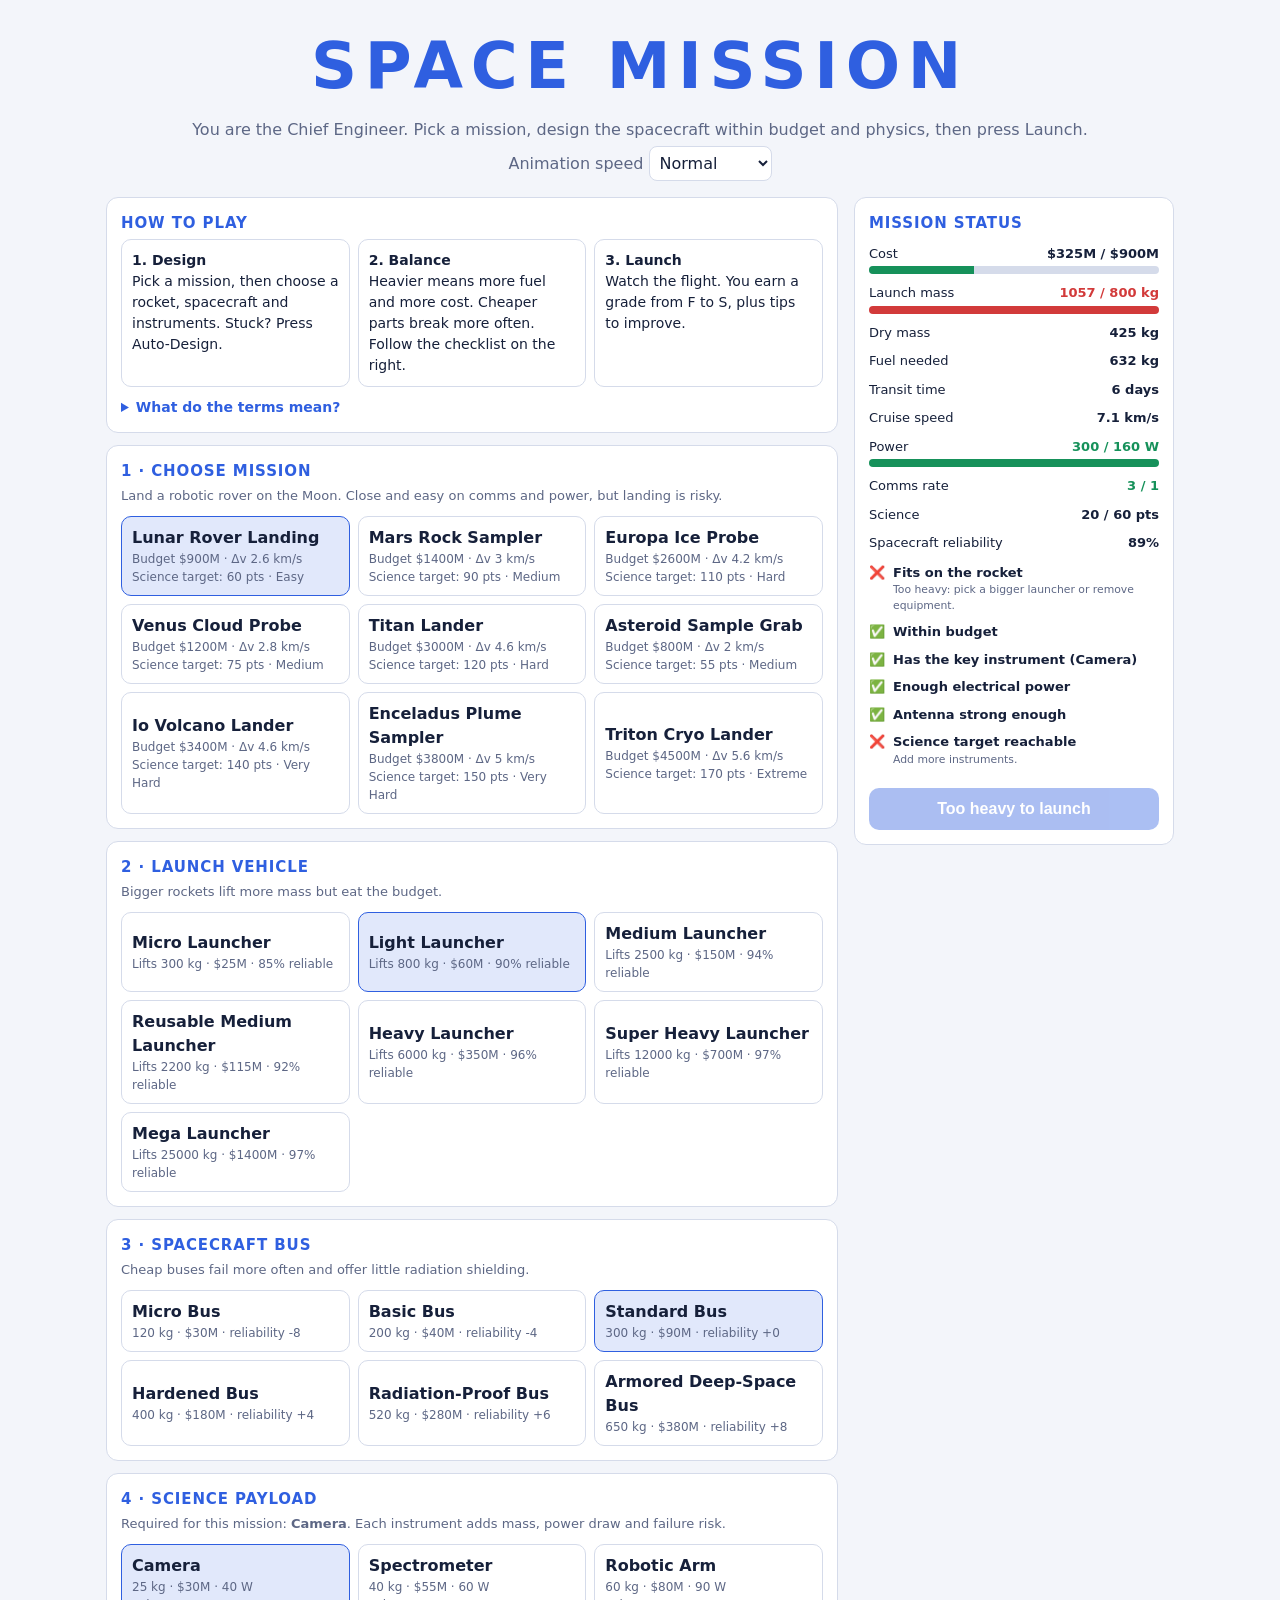
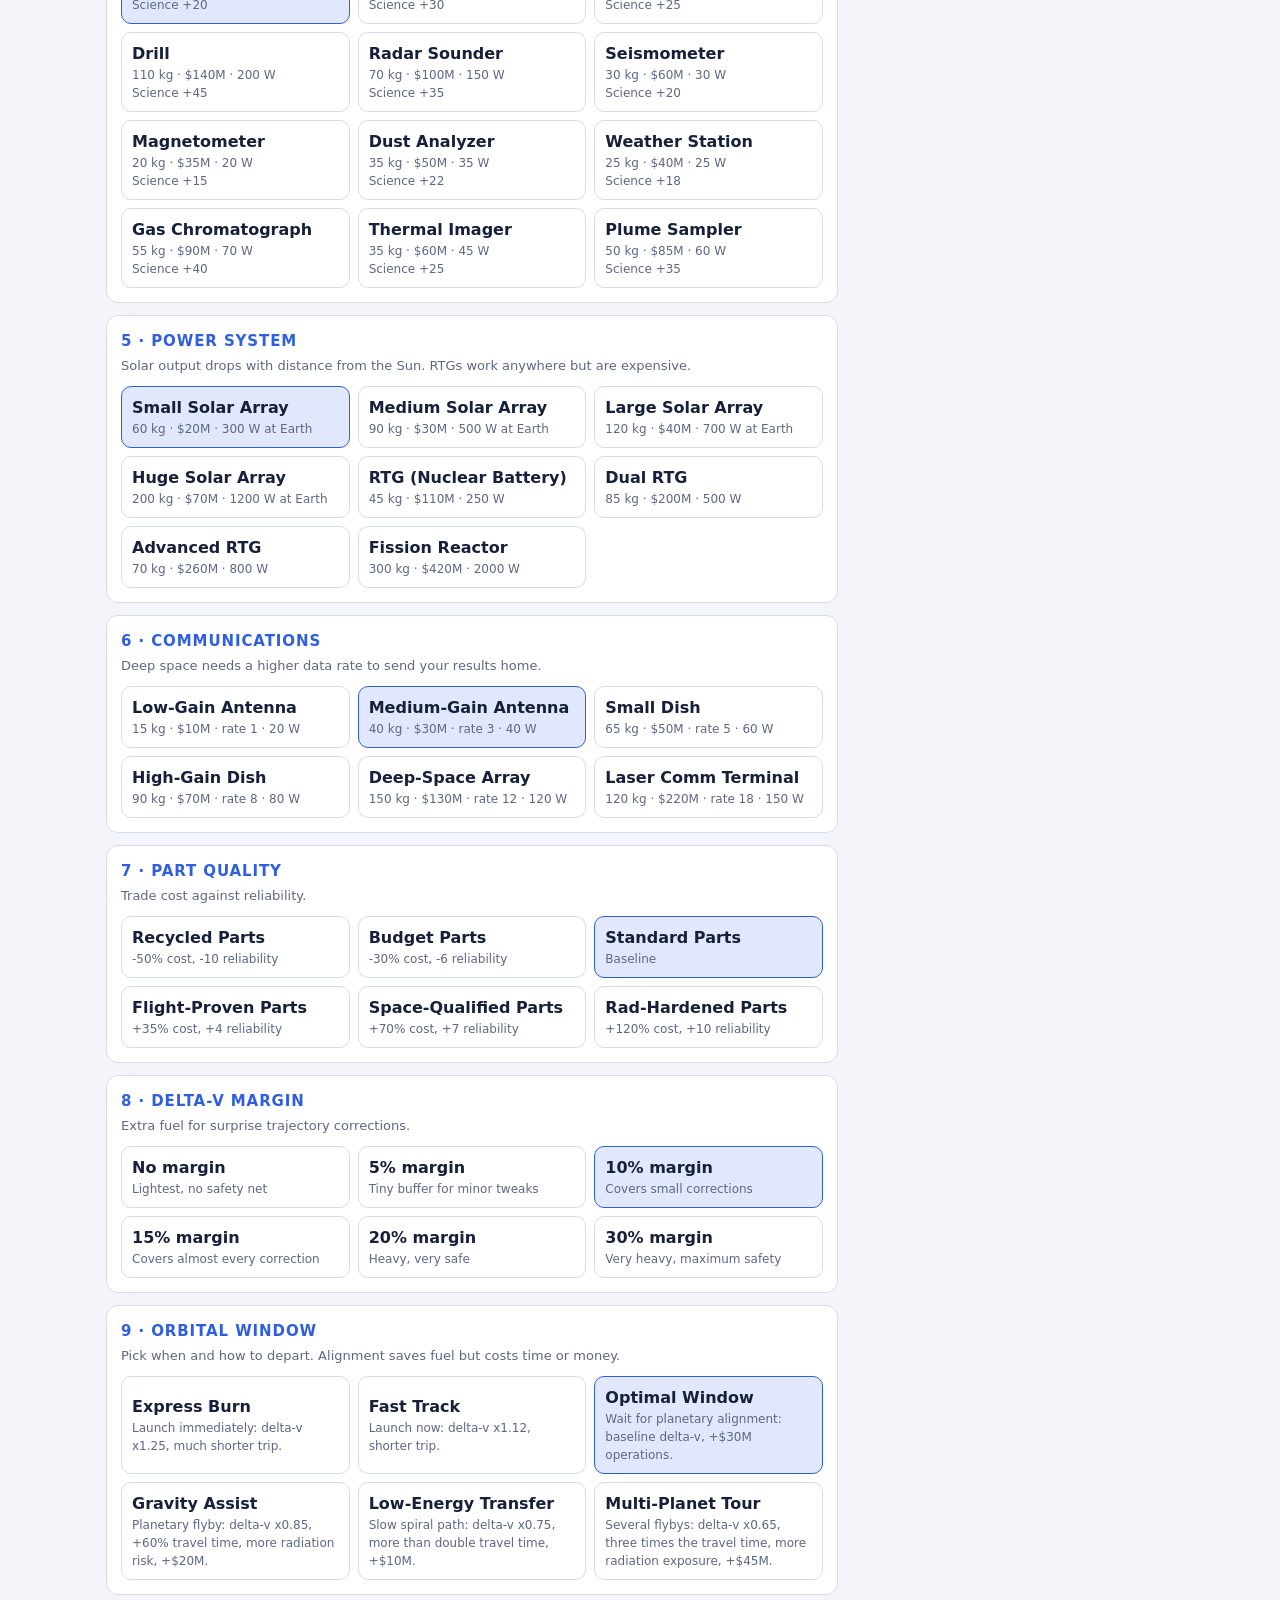
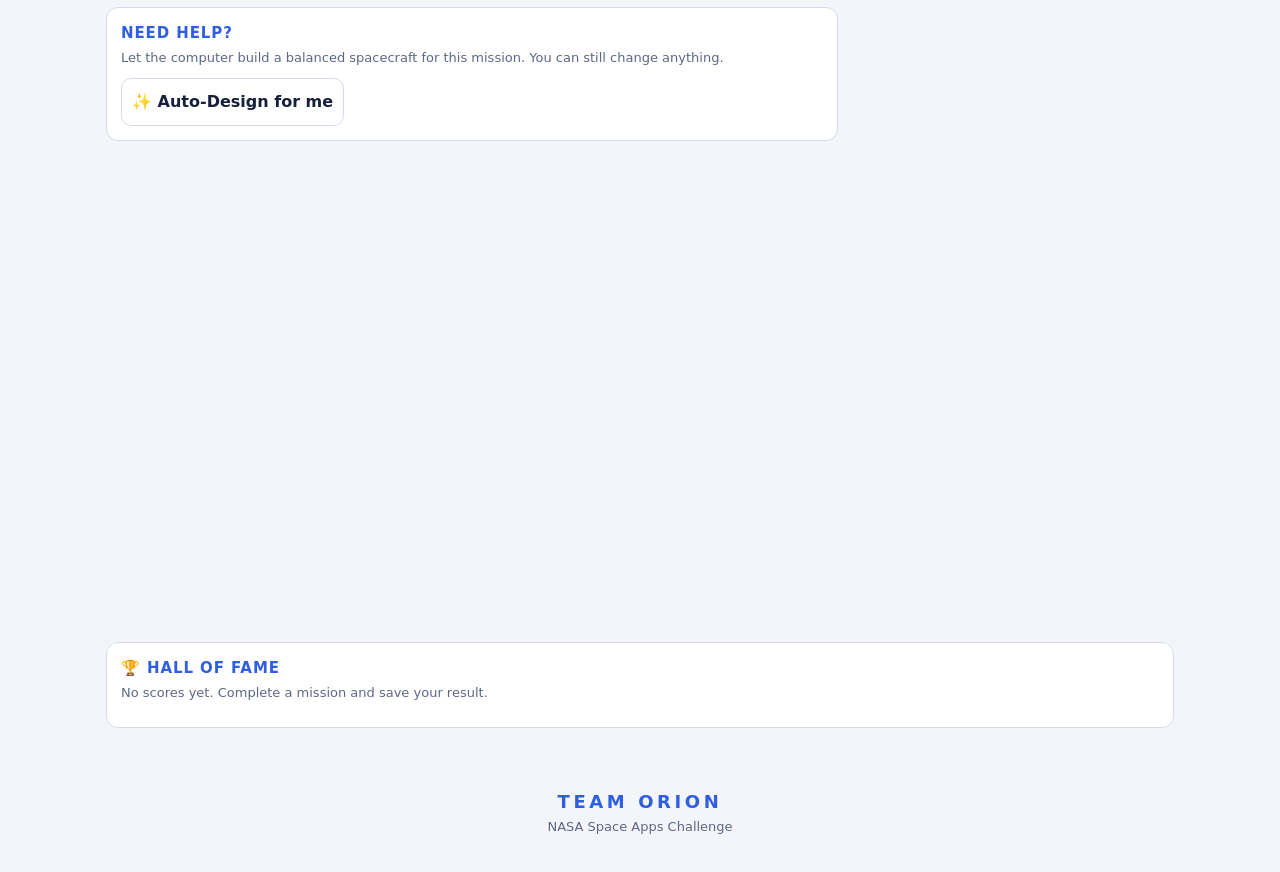
==== index.html @ c03b4062 "Add files via upload" ====
<!DOCTYPE html>
<html lang="en"><head><meta charset="utf-8">
<meta name="viewport" content="width=device-width, initial-scale=1, viewport-fit=cover">
<title>Orion - Space Mission Design & Simulation</title>
<meta name="description" content="An interactive space mission simulation game focusing on orbital mechanics, payload capacities, budget, and power management.">
<style>
:root{box-sizing:border-box;padding-top:env(safe-area-inset-top,0px);padding-bottom:env(safe-area-inset-bottom,0px);--bg:#f3f5fa;--card:#fff;--ink:#16203a;--mut:#5d6785;--line:#d5dbea;--acc:#2f5fe0;--ok:#16915a;--bad:#d23a3a;--warn:#c88a0a}
@media(prefers-color-scheme:dark){:root:not([data-theme="light"]){--bg:#070b18;--card:#10172c;--ink:#e6ebfa;--mut:#8e9bc0;--line:#25304f;--acc:#6b93ff;--ok:#3ddc97;--bad:#ff6b6b;--warn:#f5b942}}
:root[data-theme="dark"]{--bg:#070b18;--card:#10172c;--ink:#e6ebfa;--mut:#8e9bc0;--line:#25304f;--acc:#6b93ff;--ok:#3ddc97;--bad:#ff6b6b;--warn:#f5b942}
html{scroll-padding-top:env(safe-area-inset-top,0px)}
*{box-sizing:border-box}
body{margin:0;background:var(--bg);color:var(--ink);font:16px/1.5 system-ui,-apple-system,"Segoe UI",Roboto,sans-serif}
header{padding:18px 16px 6px;max-width:1100px;margin:auto}
h1{margin:0;font-size:clamp(34px,7vw,64px);text-align:center;letter-spacing:.12em;font-weight:800;color:var(--acc)}header .sub{text-align:center}
.sub{color:var(--mut);margin:4px 0 0}
main{max-width:1100px;margin:auto;padding:10px 16px 40px;display:grid;grid-template-columns:1fr 320px;gap:16px}
@media(max-width:820px){main{grid-template-columns:1fr}}
section{background:var(--card);border:1px solid var(--line);border-radius:12px;padding:14px;margin-bottom:12px}
h2{font-size:15px;margin:0 0 4px;text-transform:uppercase;letter-spacing:.06em;color:var(--acc)}
.hint{color:var(--mut);font-size:13px;margin:0 0 10px}
.opts{display:grid;grid-template-columns:repeat(auto-fill,minmax(190px,1fr));gap:8px}
.o{border:1.5px solid var(--line);border-radius:10px;padding:9px 10px;cursor:pointer;background:transparent;color:var(--ink);text-align:left;font:inherit}
.o:hover{border-color:var(--acc)}.o.sel{border-color:var(--acc);background:color-mix(in srgb,var(--acc) 14%,transparent)}
.o b{display:block}.o small{color:var(--mut);display:block;font-size:12px}
.panel{position:sticky;top:10px;align-self:start}
.row{display:flex;justify-content:space-between;font-size:13px;margin-top:9px}
.bar{height:8px;border-radius:5px;background:var(--line);overflow:hidden;margin-top:3px}
.bar i{display:block;height:100%;background:var(--ok);width:0;transition:width .3s}
.bar.over i{background:var(--bad)}
.warn{font-size:13px;color:var(--warn);margin:6px 0 0}
.bad{color:var(--bad)}.good{color:var(--ok)}
button.go{width:100%;margin-top:12px;padding:12px;border:0;border-radius:10px;background:var(--acc);color:#fff;font-size:16px;font-weight:700;cursor:pointer}
button.go:disabled{opacity:.4;cursor:not-allowed}
#log{font:13px/1.5 ui-monospace,Menlo,Consolas,monospace;max-height:300px;overflow:auto}
#log p{margin:3px 0}
.card{text-align:center}.grade{font-size:72px;font-weight:800;line-height:1}
table{width:100%;border-collapse:collapse;font-size:14px;margin-top:10px;text-align:left}td{padding:5px 2px;border-top:1px solid var(--line)}td:last-child{text-align:right;font-weight:600}
.o{min-height:48px}button:focus-visible,input:focus-visible,select:focus-visible,summary:focus-visible{outline:3px solid var(--acc);outline-offset:2px}
select{padding:6px;border-radius:8px;border:1px solid var(--line);background:var(--card);color:var(--ink);font:inherit}
.how{display:grid;grid-template-columns:repeat(auto-fit,minmax(200px,1fr));gap:8px}.how div{border:1px solid var(--line);border-radius:10px;padding:10px;font-size:14px}
details{margin-top:10px;font-size:14px}summary{cursor:pointer;color:var(--acc);font-weight:600}dt{font-weight:700;margin-top:6px}dd{margin:0;color:var(--mut)}
.ck{list-style:none;padding:0;margin:10px 0 0}.ck li{display:flex;gap:8px;margin:8px 0;font-size:13px}.ck small{display:block;color:var(--mut)}
.steps{display:flex;gap:6px;list-style:none;padding:0;margin:0 0 8px}.steps li{flex:1;text-align:center;font-size:12px;font-weight:700;padding:5px 2px;border-bottom:4px solid var(--line);color:var(--mut)}
.steps .on{border-color:var(--acc);color:var(--ink)}.steps .ok{border-color:var(--ok);color:var(--ok)}.steps .fail{border-color:var(--bad);color:var(--bad)}
#pan.docked{display:grid;grid-template-columns:1fr 1fr;gap:0 24px;margin:0}#pan.docked h2,#pan.docked button.go{grid-column:1/-1}#pan.docked .ck{margin-top:0}#pan.docked button.go{max-width:320px;justify-self:center}
@media(max-width:820px){#pan.docked{grid-template-columns:1fr}}
footer{max-width:1100px;margin:0 auto;padding:8px 16px 36px;text-align:center}footer b{display:block;font-size:18px;letter-spacing:.2em;color:var(--acc)}footer span{display:block;color:var(--mut);font-size:13px;margin-top:2px}
.tips{text-align:left;margin-top:12px;font-size:14px}.tips p{margin:5px 0}
</style></head><body>
<header><h1>SPACE MISSION</h1>
<p class="sub">You are the Chief Engineer. Pick a mission, design the spacecraft within budget and physics, then press Launch.</p><p class="sub"><label>Animation speed <select id="spd"><option value="1">Normal</option><option value="2">Fast</option><option value="6">Skip ahead</option></select></label></p></header>
<main><div id="left"></div>
<div class="panel" id="side"><section id="pan"><h2 id="ph">Mission Status</h2><div id="stats"></div><div id="warns"></div>
<button class="go" id="go">🚀 LAUNCH!</button></section></div>
<div id="dock" style="grid-column:1/-1"></div><div id="out" style="grid-column:1/-1"></div><div id="hs" style="grid-column:1/-1"></div></main>
<footer><b>TEAM ORION</b><span>NASA Space Apps Challenge</span></footer>
<script>
const $=id=>document.getElementById(id);
const M={
moon:{n:'Lunar Rover Landing',d:'Land a robotic rover on the Moon. Close and easy on comms and power, but landing is risky.',budget:900,dv:2.6,sun:1,need:1,target:60,req:['cam'],reqT:'Camera',days:5,rad:.1,col:'#b9b9b9'},
mars:{n:'Mars Rock Sampler',d:'Reach Mars and analyse rock. Needs a sampling tool, a decent antenna and a lot of delta-v.',budget:1400,dv:3.0,sun:.43,need:3,target:90,req:['arm','drill'],reqT:'Robotic Arm or Drill',days:210,rad:.25,col:'#c1440e'},
europa:{n:'Europa Ice Probe',d:'Explore Jupiter\u2019s icy moon. Sunlight is 4% of Earth\u2019s, data rates are tough, radiation is brutal.',budget:2600,dv:4.2,sun:.04,need:6,target:110,req:['radar'],reqT:'Radar Sounder',days:2200,rad:.7,col:'#9ec5d6'},
venus:{n:'Venus Cloud Probe',d:'Study the acid clouds of Venus. Sunlight is strong so solar power is great, but the cloud-top entry is demanding.',budget:1200,dv:2.8,sun:1.9,need:2,target:75,req:['spec'],reqT:'Spectrometer',days:150,rad:.15,col:'#e3b45c'},
titan:{n:'Titan Lander',d:'Land on Saturn\u2019s hazy moon. Almost no sunlight, enormous distance and a very expensive delta-v bill.',budget:3000,dv:4.6,sun:.01,need:7,target:120,req:['spec'],reqT:'Spectrometer',days:2600,rad:.2,col:'#d9a441'},
asteroid:{n:'Asteroid Sample Grab',d:'Touch down on a small asteroid and grab a sample. Cheap and low gravity, but faint sunlight and a tight power budget.',budget:800,dv:2.0,sun:.35,need:2,target:55,req:['arm','drill'],reqT:'Robotic Arm or Drill',days:400,rad:.2,col:'#8b7d6b'},
io:{n:'Io Volcano Lander',d:'Land on Jupiter\u2019s volcanic moon. Searing radiation, almost no sunlight and violent terrain. Thermal imaging or spectroscopy is essential.',budget:3400,dv:4.6,sun:.04,need:8,target:140,req:['therm','spec'],reqT:'Thermal Imager or Spectrometer',days:2300,rad:.95,col:'#e0c050'},
enceladus:{n:'Enceladus Plume Sampler',d:'Fly through the geysers of Saturn\u2019s ice moon and taste the ocean below. Very far away, almost no power, delicate science.',budget:3800,dv:5.0,sun:.011,need:9,target:150,req:['plume','gc'],reqT:'Plume Sampler or Gas Chromatograph',days:2700,rad:.15,col:'#e8f2f8'},
triton:{n:'Triton Cryo Lander',d:'The most distant mission yet: Neptune\u2019s frozen moon. Enormous delta-v, no sunlight and a painfully slow data link.',budget:4500,dv:5.6,sun:.001,need:11,target:170,req:['radar','seis'],reqT:'Radar Sounder or Seismometer',days:4000,rad:.2,col:'#c9d6e8'}};
const L=[{n:'Micro Launcher',cap:300,c:25,r:85},{n:'Light Launcher',cap:800,c:60,r:90},{n:'Medium Launcher',cap:2500,c:150,r:94},{n:'Reusable Medium Launcher',cap:2200,c:115,r:92},{n:'Heavy Launcher',cap:6000,c:350,r:96},{n:'Super Heavy Launcher',cap:12000,c:700,r:97},{n:'Mega Launcher',cap:25000,c:1400,r:97}];
const B=[{n:'Micro Bus',m:120,c:30,r:-8,sh:0},{n:'Basic Bus',m:200,c:40,r:-4,sh:0},{n:'Standard Bus',m:300,c:90,r:0,sh:.3},{n:'Hardened Bus',m:400,c:180,r:4,sh:.8},{n:'Radiation-Proof Bus',m:520,c:280,r:6,sh:1},{n:'Armored Deep-Space Bus',m:650,c:380,r:8,sh:1}];
const P=[{n:'Small Solar Array',m:60,c:20,w:300,rtg:0},{n:'Medium Solar Array',m:90,c:30,w:500,rtg:0},{n:'Large Solar Array',m:120,c:40,w:700,rtg:0},{n:'Huge Solar Array',m:200,c:70,w:1200,rtg:0},{n:'RTG (Nuclear Battery)',m:45,c:110,w:250,rtg:1},{n:'Dual RTG',m:85,c:200,w:500,rtg:1},{n:'Advanced RTG',m:70,c:260,w:800,rtg:1},{n:'Fission Reactor',m:300,c:420,w:2000,rtg:1}];
const C=[{n:'Low-Gain Antenna',m:15,c:10,rate:1,d:20},{n:'Medium-Gain Antenna',m:40,c:30,rate:3,d:40},{n:'Small Dish',m:65,c:50,rate:5,d:60},{n:'High-Gain Dish',m:90,c:70,rate:8,d:80},{n:'Deep-Space Array',m:150,c:130,rate:12,d:120},{n:'Laser Comm Terminal',m:120,c:220,rate:18,d:150}];
const I={cam:{n:'Camera',m:25,c:30,s:20,d:40},spec:{n:'Spectrometer',m:40,c:55,s:30,d:60},arm:{n:'Robotic Arm',m:60,c:80,s:25,d:90},drill:{n:'Drill',m:110,c:140,s:45,d:200},radar:{n:'Radar Sounder',m:70,c:100,s:35,d:150},seis:{n:'Seismometer',m:30,c:60,s:20,d:30},mag:{n:'Magnetometer',m:20,c:35,s:15,d:20},dust:{n:'Dust Analyzer',m:35,c:50,s:22,d:35},wx:{n:'Weather Station',m:25,c:40,s:18,d:25},gc:{n:'Gas Chromatograph',m:55,c:90,s:40,d:70},therm:{n:'Thermal Imager',m:35,c:60,s:25,d:45},plume:{n:'Plume Sampler',m:50,c:85,s:35,d:60}};
const G=[{n:'Recycled Parts',c:.5,r:-10,t:'-50% cost, -10 reliability'},{n:'Budget Parts',c:.7,r:-6,t:'-30% cost, -6 reliability'},{n:'Standard Parts',c:1,r:0,t:'Baseline'},{n:'Flight-Proven Parts',c:1.35,r:4,t:'+35% cost, +4 reliability'},{n:'Space-Qualified Parts',c:1.7,r:7,t:'+70% cost, +7 reliability'},{n:'Rad-Hardened Parts',c:2.2,r:10,t:'+120% cost, +10 reliability'}];
const MG=[{n:'No margin',v:0,t:'Lightest, no safety net'},{n:'5% margin',v:.05,t:'Tiny buffer for minor tweaks'},{n:'10% margin',v:.1,t:'Covers small corrections'},{n:'15% margin',v:.15,t:'Covers almost every correction'},{n:'20% margin',v:.2,t:'Heavy, very safe'},{n:'30% margin',v:.3,t:'Very heavy, maximum safety'}];
const WN=[{n:'Express Burn',dv:1.25,c:0,t:.6,d:'Launch immediately: delta-v x1.25, much shorter trip.'},{n:'Fast Track',dv:1.12,c:0,t:.8,d:'Launch now: delta-v x1.12, shorter trip.'},{n:'Optimal Window',dv:1,c:30,t:1,d:'Wait for planetary alignment: baseline delta-v, +$30M operations.'},{n:'Gravity Assist',dv:.85,c:20,t:1.6,d:'Planetary flyby: delta-v x0.85, +60% travel time, more radiation risk, +$20M.'},{n:'Low-Energy Transfer',dv:.75,c:10,t:2.2,d:'Slow spiral path: delta-v x0.75, more than double travel time, +$10M.'},{n:'Multi-Planet Tour',dv:.65,c:45,t:3,d:'Several flybys: delta-v x0.65, three times the travel time, more radiation exposure, +$45M.'}];
const S={w:2,m:'moon',g:2,l:1,b:2,p:0,c:1,mg:2,i:new Set(['cam']),busy:false};
const clamp=(x,a,b)=>Math.max(a,Math.min(b,x));
function calc(){const m=M[S.m],g=G[S.g],b=B[S.b],p=P[S.p],c=C[S.c],ins=[...S.i].map(k=>I[k]);
const dry=b.m+p.m+c.m+ins.reduce((a,x)=>a+x.m,0),dv=m.dv*WN[S.w].dv*(1+MG[S.mg].v),fuel=dry*(Math.exp(dv/3.14)-1),wet=dry+fuel,sf=clamp(.75+.45*Math.max(0,(L[S.l].cap-wet)/L[S.l].cap)+.8*MG[S.mg].v-.15*Math.min(1,dry/1500),.6,1.5);
const cost=L[S.l].c+g.c*(b.c+p.c+c.c+ins.reduce((a,x)=>a+x.c,0))+fuel*.04+40+m.days*WN[S.w].t*.012+WN[S.w].c;
const rel=clamp(90+b.r+g.r-.8*ins.length,40,99),avail=p.rtg?p.w:p.w*m.sun,need=80+c.d+ins.reduce((a,x)=>a+x.d,0);
const sci=ins.reduce((a,x)=>a+x.s,0),hasReq=m.req.some(k=>S.i.has(k));
return{sf,days:m.days*WN[S.w].t/sf,m,g,b,p,c,ins,dry,fuel,wet,cost,rel,avail,need,sci,hasReq,cap:L[S.l].cap,okMass:wet<=L[S.l].cap,okBud:cost<=m.budget}}
function grp(title,hint,items,key,fmt){return `<section><h2>${title}</h2><p class="hint">${hint}</p><div class="opts">`+items.map((x,i)=>`<button class="o ${S[key]===i?'sel':''}" data-f="${key}${i}" aria-pressed="${S[key]===i}" onclick="S.${key}=${i};draw()"><b>${x.n}</b><small>${fmt(x)}</small></button>`).join('')+'</div></section>'}
function draw(){const m=M[S.m],fa=document.activeElement&&document.activeElement.dataset?document.activeElement.dataset.f:null;
let h=HOW+`<section><h2>1 · Choose Mission</h2><p class="hint">${m.d}</p><div class="opts">`+Object.entries(M).map(([k,x])=>`<button class="o ${S.m===k?'sel':''}" data-f="m${k}" aria-pressed="${S.m===k}" onclick="pick('${k}')"><b>${x.n}</b><small>Budget $${x.budget}M · Δv ${x.dv} km/s</small><small>Science target: ${x.target} pts · ${DIF[k]}</small></button>`).join('')+'</div></section>';
h+=grp('2 · Launch Vehicle','Bigger rockets lift more mass but eat the budget.',L,'l',x=>`Lifts ${x.cap} kg · $${x.c}M · ${x.r}% reliable`);
h+=grp('3 · Spacecraft Bus','Cheap buses fail more often and offer little radiation shielding.',B,'b',x=>`${x.m} kg · $${x.c}M · reliability ${x.r>=0?'+':''}${x.r}`);
h+=`<section><h2>4 · Science Payload</h2><p class="hint">Required for this mission: <b>${m.reqT}</b>. Each instrument adds mass, power draw and failure risk.</p><div class="opts">`+Object.entries(I).map(([k,x])=>`<button class="o ${S.i.has(k)?'sel':''}" data-f="i${k}" aria-pressed="${S.i.has(k)}" onclick="tog('${k}')"><b>${x.n}</b><small>${x.m} kg · $${x.c}M · ${x.d} W</small><small>Science +${x.s}</small></button>`).join('')+'</div></section>';
h+=grp('5 · Power System','Solar output drops with distance from the Sun. RTGs work anywhere but are expensive.',P,'p',x=>`${x.m} kg · $${x.c}M · ${x.w} W${x.rtg?'':' at Earth'}`);
h+=grp('6 · Communications','Deep space needs a higher data rate to send your results home.',C,'c',x=>`${x.m} kg · $${x.c}M · rate ${x.rate} · ${x.d} W`);
h+=grp('7 · Part Quality','Trade cost against reliability.',G,'g',x=>x.t);
h+=grp('8 · Delta-v Margin','Extra fuel for surprise trajectory corrections.',MG,'mg',x=>x.t);
h+=grp('9 · Orbital Window','Pick when and how to depart. Alignment saves fuel but costs time or money.',WN,'w',x=>x.d);
h+=AUTO();
$('left').innerHTML=h;
const k=calc(),bar=(v,mx,bad)=>`<div class="bar ${bad?'over':''}"><i style="width:${clamp(v/mx*100,0,100)}%"></i></div>`;
$('stats').innerHTML=`<div class="row"><span>Cost</span><b class="${k.okBud?'':'bad'}">$${k.cost.toFixed(0)}M / $${k.m.budget}M</b></div>${bar(k.cost,k.m.budget,!k.okBud)}
<div class="row"><span>Launch mass</span><b class="${k.okMass?'':'bad'}">${k.wet.toFixed(0)} / ${k.cap} kg</b></div>${bar(k.wet,k.cap,!k.okMass)}
<div class="row"><span>Dry mass</span><b>${k.dry.toFixed(0)} kg</b></div><div class="row"><span>Fuel needed</span><b>${k.fuel.toFixed(0)} kg</b></div><div class="row"><span>Transit time</span><b>${k.days>=365?(k.days/365).toFixed(1)+' yr':Math.round(k.days)+' days'}</b></div>
<div class="row"><span>Cruise speed</span><b>${(9*k.sf/WN[S.w].t).toFixed(1)} km/s</b></div>
<div class="row"><span>Power</span><b class="${k.avail>=k.need?'good':'bad'}">${k.avail.toFixed(0)} / ${k.need} W</b></div>${bar(k.avail,k.need,k.avail<k.need)}
<div class="row"><span>Comms rate</span><b class="${k.c.rate>=k.m.need?'good':'bad'}">${k.c.rate} / ${k.m.need}</b></div>
<div class="row"><span>Science</span><b>${k.sci} / ${k.m.target} pts</b></div>
<div class="row"><span>Spacecraft reliability</span><b>${k.rel.toFixed(0)}%</b></div>`;
const ck=[[k.okMass,'Fits on the rocket','Too heavy: pick a bigger launcher or remove equipment.'],[k.okBud,'Within budget','Over budget: choose cheaper parts or a smaller launcher.'],[k.hasReq,'Has the key instrument ('+k.m.reqT+')','Add: '+k.m.reqT+'.'],[k.avail>=k.need,'Enough electrical power','Add a bigger solar array or an RTG.'],[k.c.rate>=k.m.need,'Antenna strong enough','Weak antenna: some data will be lost.'],[k.sci>=k.m.target,'Science target reachable','Add more instruments.']];
$('warns').innerHTML='<ul class="ck">'+ck.map(c=>`<li><span aria-hidden="true">${c[0]?'✅':'❌'}</span><span><b>${c[1]}</b>${c[0]?'':'<small>'+c[2]+'</small>'}</span></li>`).join('')+'</ul>';
$('go').disabled=S.busy||!k.okMass||!k.okBud;$('go').textContent=!k.okMass?'Too heavy to launch':!k.okBud?'Over budget':'🚀 LAUNCH!';
if(fa){const e=document.querySelector('[data-f="'+fa+'"]');if(e)e.focus({preventScroll:true})}}
function pick(k){AM='';S.m=k;S.i=new Set(M[k].req.slice(0,1));$('out').innerHTML='';draw()}
function tog(k){S.i.has(k)?S.i.delete(k):S.i.add(k);draw()}
const spd=()=>+$('spd').value||1;const sl=ms=>new Promise(r=>setTimeout(r,ms/spd()));
$('go').onclick=async()=>{const k=calc(),m=k.m;S.busy=true;draw();
$('out').innerHTML='<section><h2>Mission Control</h2><ol id="steps" class="steps" aria-label="Mission phases"><li>1 Launch</li><li>2 Cruise</li><li>3 Arrival</li><li>4 Science</li></ol><canvas id="cv" width="800" height="320" role="img" aria-label="Animation of your spacecraft flight" style="width:100%;height:auto;border-radius:10px;background:#04060f"></canvas><p id="cap" aria-live="polite" style="margin:8px 0 0"></p></section><section><h2>Mission Log</h2><div id="log" aria-live="polite" role="log"></div></section>';$('out').scrollIntoView({behavior:RM?'auto':'smooth',block:'start'});A.col=m.col;A.tn=S.m[0].toUpperCase()+S.m.slice(1);A.tr=S.m==='asteroid'?13:S.m==='moon'?20:26;A.days=k.days;A.parts=[];A.cause='';A.cs=clamp(k.sf/WN[S.w].t,.5,2.2);A.as=1+.5*Math.max(0,(k.cap-k.wet)/k.cap);A.ls=1+MG[S.mg].v;
const log=(t,c)=>{const p=document.createElement('p');p.innerHTML=t;if(c)p.className=c;$('log').appendChild(p);$('log').scrollTop=1e9};
const end=async(why,sci)=>{await sl(why==='Mission complete'?2200:4000);S.busy=false;draw();report(k,why,sci)};
setPh('ascent');log('T-10 … ignition sequence start.');await sl(2700);
if(Math.random()*100>L[S.l].r){A.cause=rnd(WHY.launch)+' (This launcher is '+L[S.l].r+'% reliable.)';setPh('boom');log('💥 The rocket failed during ascent. Payload lost.','bad');log('Cause: '+A.cause,'bad');return end('Launch failure',0)}
log('✅ Liftoff! Atmosphere cleared, spacecraft in orbit.','good');await sl(1500);
setPh('cruise');log(`Trans-planetary injection burn complete (${WN[S.w].n}). Cruise: ~${Math.round(k.days)} days at ${(9*k.sf/WN[S.w].t).toFixed(1)} km/s.`);await sl(1100);
let ins=[...S.i],pl=1,cl=1,lk=0,cd=1;
if(Math.random()<m.rad*Math.sqrt(k.days/m.days)){A.stormT=420;log('☢ Radiation storm hits the spacecraft!','warn');await sl(1600);
if(Math.random()>k.b.sh&&ins.length){const lost=ins.splice(Math.floor(Math.random()*ins.length),1)[0];log(`Shielding insufficient: the ${I[lost].n} was damaged.`,'bad')}else log('Shielding held. No damage.','good');await sl(1600)}
else{log('Quiet space weather. Systems nominal.');await sl(800)}
const extra=Math.random()*.15,mg=MG[S.mg].v;
if(Math.random()<.5){log(`🛠 Trajectory correction required (+${(extra*100).toFixed(0)}% Δv).`,'warn');await sl(900);
if(extra>mg){log('Fuel margin too small! Insertion is marginal.','bad');if(Math.random()<.5){A.cause='A +'+(extra*100).toFixed(0)+'% Δv correction was needed but the margin was only '+(mg*100).toFixed(0)+'%, so the tanks ran dry.';setPh('boom');log('🔥 Out of fuel before arrival. Mission lost.','bad');log('Cause: '+A.cause,'bad');return end('Fuel exhausted',0)}}else log('Correction burn done within margin.','good');await sl(900)}
if(Math.random()<.3){A.metT=300;log('Micrometeoroid swarm: minor hits, no critical damage.');await sl(1800)}
if(Math.random()<.22){A.showerT=420;log('☄ Meteor shower! The spacecraft flies through a dense stream of debris.','warn');await sl(2200);
if(!P[S.p].rtg&&Math.random()>B[S.b].sh*.6){pl=.8;log('Solar panels were pitted by impacts: power -20%.','bad')}else if(ins.length&&Math.random()>B[S.b].sh){const lost=ins.splice(Math.floor(Math.random()*ins.length),1)[0];log('A strike damaged the '+I[lost].n+'.','bad')}else log('Shielding held. No damage from the meteor shower.','good');await sl(1500)}
if(Math.random()<.2){A.glT=300;log('⚠ Flight computer glitch! The spacecraft enters safe mode.','warn');await sl(1800);
if(Math.random()*100<k.rel+8)log('Watchdog reset worked. Systems restored.','good');else if(ins.length){const lost=ins.splice(Math.floor(Math.random()*ins.length),1)[0];log('Recovery failed: the '+I[lost].n+' could not be restarted.','bad')}await sl(1200)}
if(Math.random()<.2){A.flrT=300;log('☀ Solar flare! A burst of charged particles hits the antenna electronics.','warn');await sl(1800);if(Math.random()>B[S.b].sh*.5){cl=.85;log('Communications electronics damaged: data rate -15%.','bad')}else log('Shielding protected the radio. No damage.','good');await sl(1200)}
if(Math.random()<.15){A.lkT=300;log('🛢 Fuel valve leak! Propellant is escaping.','warn');await sl(1800);if(Math.random()*100<k.rel+10)log('Valve sealed in time. Only a little fuel lost.','good');else{lk=.12;log('Leak not fully sealed: the landing burn will be risky.','bad')}await sl(1200)}
if(Math.random()<.12){A.twT=300;log('🌠 Lucky gravity tailwind! A passing body gives the spacecraft a free boost.','good');await sl(1800);lk-=.05;log('Landing odds improved.','good');await sl(1200)}
if(Math.random()<.2){const d=Math.random()<.5;log(d?'🎯 Sensor calibration drift detected: data will be a bit noisier.':'🎯 Perfect calibration run: sensors are extra precise.',d?'warn':'good');cd=d?.9:1.1;await sl(1500)}
{let n=0;while(A.p<.999&&n++<300)await new Promise(r=>setTimeout(r,60))}
setPh('land');log('Arrival! Beginning orbit insertion / landing sequence …');await sl(3600);
if(Math.random()>.5+k.rel/200-lk){A.cause=rnd(['mars','venus','titan'].includes(S.m)?WHY.arrive.concat('The parachute failed to deploy in the atmosphere.'):WHY.arrive)+' (Spacecraft reliability: '+k.rel.toFixed(0)+'%.)';if(lk>0)A.cause='An earlier fuel leak left too little propellant for the braking burn. (Spacecraft reliability: '+k.rel.toFixed(0)+'%.)';setPh('boom');log('💥 Insertion/landing failed. Spacecraft lost.','bad');log('Cause: '+A.cause,'bad');return end('Arrival failure',0)}
setPh('done');log('✅ Touchdown / orbit achieved. Starting science operations.','good');await sl(1000);
const ok=ins.filter(x=>{const f=Math.random()*100>(100-k.rel)*1.5;if(!f)log(`${I[x].n} failed during operations.`,'bad');return f});
const pf=Math.min(1,k.avail*pl/k.need),cf=Math.min(1,k.c.rate*cl/m.need);
let sci=ok.reduce((a,x)=>a+I[x].s,0)*pf*cf*cd;if(!m.req.some(r=>ok.includes(r))){sci*=.4;log('Required instrument unavailable: science value cut by 60%.','warn')}
log(`Data returned: ${sci.toFixed(0)} pts (power ${(pf*100).toFixed(0)}%, comms ${(cf*100).toFixed(0)}%).`,'good');await sl(600);
end('Mission complete',sci)};
function report(k,why,sci){const m=k.m,pct=sci/m.target,left=Math.max(0,m.budget-k.cost);
const score=sci?Math.min(100,pct*100)*.75+Math.min(25,left/m.budget*60):0;
const gr=score>=90?'S':score>=75?'A':score>=60?'B':score>=40?'C':score>0?'D':'F';
const col=gr<'C'||gr==='S'?'good':'bad';LAST={s:Math.round(score),g:gr,m:m.n,c:Math.round(k.cost)};
$('out').innerHTML+=`<section class="card"><h2>Report Card</h2><div class="grade ${col}">${gr}</div><p class="sub">${why} · Score ${score.toFixed(0)}/100</p>
<table><tr><td>Mission</td><td>${m.n}</td></tr>${A.cause?'<tr><td>Cause of failure</td><td>'+A.cause+'</td></tr>':''}<tr><td>Science returned</td><td>${sci.toFixed(0)} / ${m.target} pts (${(pct*100).toFixed(0)}%)</td></tr><tr><td>Total cost</td><td>$${k.cost.toFixed(0)}M of $${m.budget}M</td></tr><tr><td>Budget left</td><td>$${left.toFixed(0)}M</td></tr><tr><td>Launch mass</td><td>${k.wet.toFixed(0)} kg</td></tr><tr><td>Spacecraft reliability</td><td>${k.rel.toFixed(0)}%</td></tr></table><div class="tips"><b>💡 Tips</b>${tipsFor(k,why,sci,score).map(t=>'<p>'+t+'</p>').join('')}</div>
${score>0?'<p><input id="nm" maxlength="14" placeholder="Your name" style="padding:9px;border-radius:8px;border:1px solid var(--line);background:transparent;color:var(--ink);font:inherit"> <button class="o" style="display:inline-block;width:auto" onclick="saveHS()">🏆 Save score</button></p>':''}<button class="go" style="max-width:260px" onclick="$('out').innerHTML='';scrollTo(0,0)">Redesign Mission</button></section>`;
$('out').scrollIntoView({behavior:'smooth',block:'end'})}
const RM=matchMedia('(prefers-reduced-motion: reduce)').matches,W=800,H=320;
const A={ph:'idle',scene:'ascent',p:0,f:0,parts:[],col:'#999',tn:'',tr:26,days:1,on:0,stormT:0,metT:0,flash:0,bx:0,by:0,br:0};
const DIF={moon:'Easy',asteroid:'Medium',venus:'Medium',mars:'Medium',europa:'Hard',titan:'Hard',io:'Very Hard',enceladus:'Very Hard',triton:'Extreme'};let AM='';
const HOW=`<section><h2>How to play</h2><div class="how"><div><b>1. Design</b><br>Pick a mission, then choose a rocket, spacecraft and instruments. Stuck? Press Auto-Design.</div><div><b>2. Balance</b><br>Heavier means more fuel and more cost. Cheaper parts break more often. Follow the checklist on the right.</div><div><b>3. Launch</b><br>Watch the flight. You earn a grade from F to S, plus tips to improve.</div></div><details><summary>What do the terms mean?</summary><dl><dt>Payload</dt><dd>The science instruments your spacecraft carries.</dd><dt>Delta-v</dt><dd>The push needed to change speed. More delta-v needs much more fuel.</dd><dt>RTG</dt><dd>A nuclear battery that gives steady power far from the Sun.</dd><dt>Reliability</dt><dd>How likely your parts are to work without breaking.</dd><dt>Orbital window</dt><dd>The timing of your departure. Good alignment saves fuel.</dd><dt>Comms rate</dt><dd>How fast your antenna can send data home.</dd></dl></details></section>`;
const AUTO=()=>`<section><h2>Need help?</h2><p class="hint">Let the computer build a balanced spacecraft for this mission. You can still change anything.</p><button class="o" style="width:auto" data-f="auto" onclick="auto()"><b>✨ Auto-Design for me</b></button>${AM?'<p class="hint" role="status">'+AM+'</p>':''}</section>`;
const rnd=a=>a[Math.floor(Math.random()*a.length)];
const WHY={launch:['The main engine turbopump failed shortly after liftoff.','The guidance computer lost attitude control and the rocket tumbled.','A fuel-line leak caused an engine shutdown during ascent.','Stage separation failed and the upper stage never ignited.','Structural stress at Max-Q tore the rocket apart.'],arrive:['The landing thrusters cut out too early during the final braking burn.','A navigation error put the spacecraft outside the safe entry corridor.','The braking engine failed to ignite for orbit insertion.','A critical component failed under thermal stress during approach.']};
let LASTA='',AN=0;
const AFF={moon:['cam','seis','mag','dust'],mars:['arm','drill','spec','wx','dust','cam'],europa:['radar','mag','spec','cam'],venus:['spec','wx','cam','mag'],titan:['spec','wx','seis','cam'],asteroid:['arm','drill','dust','cam','mag'],io:['therm','spec','mag','cam','dust'],enceladus:['plume','gc','spec','therm','cam'],triton:['radar','seis','therm','cam','mag']};
function why(m,mk){const r=[];if(m.sun<.1)r.push('very little sunlight, so it favours strong or nuclear power');else if(m.sun>1.5)r.push('plenty of sunlight, so solar panels are efficient');if(m.rad>=.5)r.push('severe radiation, so it shields the electronics');else if(m.rad>=.2)r.push('moderate radiation, so it weighs shielding');if(m.need>=6)r.push('a long way home, so it picks a powerful antenna');if(m.dv>=4)r.push('a big delta-v bill, so it needs a strong rocket');if(m.budget<=900)r.push('a tight budget, so it keeps costs down');return r.length?r.slice(0,3).join('; ')+'.':'a balanced design.'}
function auto(){const keep={l:S.l,b:S.b,p:S.p,c:S.c,g:S.g,mg:S.mg,w:S.w,i:new Set(S.i)},ik=Object.keys(I),cand=[];
const mfit=(k,b)=>{const m=k.m,af=AFF[S.m]||[],hit=[...S.i].filter(x=>af.includes(x)).length,miss=S.i.size-hit,rd=1-m.rad*(1-B[b].sh)*.6,pw=Math.min(1.25,k.avail/k.need),cm=Math.min(1.25,k.c.rate/m.need);return(1+.06*hit)*Math.pow(.96,miss)*rd*(.9+.1*pw)*(.9+.1*cm)};
const rm=M[S.m].req.reduce((a,r)=>a|1<<ik.indexOf(r),0);
const bits=v=>v.toString(2).replace(/0/g,'').length,aff=(AFF[S.m]||ik).map(x=>ik.indexOf(x)),rq=M[S.m].req.map(x=>ik.indexOf(x));
const mks=[...new Set(Array.from({length:30},()=>{let mk=1<<rnd(rq);const n=2+Math.floor(Math.random()*6);while(bits(mk)<n)mk|=1<<(Math.random()<.65?rnd(aff):Math.floor(Math.random()*ik.length));return mk}))];
for(let l=0;l<L.length;l++)for(let b=0;b<B.length;b++)for(let p=0;p<P.length;p++)for(let c=0;c<C.length;c++)for(let g=0;g<G.length;g++)for(const mk of mks){
Object.assign(S,{l,b,p,c,g,mg:2,i:new Set(ik.filter((_,j)=>mk>>j&1))});const k=calc();if(!k.okMass||!k.okBud||!k.hasReq)continue;
const pct=Math.min(1,k.sci*Math.min(1,k.avail/k.need)*Math.min(1,k.c.rate/k.m.need)/k.m.target),e=(pct*75+Math.min(25,(k.m.budget-k.cost)/k.m.budget*60))*L[l].r*k.rel*k.rel/1e6*mfit(k,b);
cand.push({e,l,b,p,c,g,mk})}
cand.sort((x,y)=>y.e-x.e);
if(cand.length){const top=cand.filter((x,i)=>i<60&&x.e>=cand[0].e*.8),key=x=>[x.l,x.b,x.p,x.c,x.g,x.mk].join('-');
let pool=top.filter(x=>key(x)!==LASTA);if(!pool.length)pool=top;const pk=pool[Math.floor(Math.random()*pool.length)];LASTA=key(pk);
const base={l:pk.l,b:pk.b,p:pk.p,c:pk.c,g:pk.g,i:new Set(ik.filter((_,j)=>pk.mk>>j&1))},ok=[];
for(let mg=1;mg<MG.length;mg++){Object.assign(S,base,{mg});const k=calc();if(k.okMass&&k.okBud)ok.push(mg)}
const mg=ok.length?ok[Math.floor(Math.random()*ok.length)]:2;Object.assign(S,base,{mg});AN++;
AM=`Tailored for ${M[S.m].n}: ${why(M[S.m])} Scenario #${AN}: ${L[S.l].n} · ${B[S.b].n} · ${P[S.p].n} · ${C[S.c].n} · ${G[S.g].n} · ${MG[S.mg].n} · ${S.i.size} instruments. Press Auto-Design again for a different scenario.`}
else{Object.assign(S,keep);AM='No design fits this budget with the chosen window. Try another orbital window.'}
$('out').innerHTML='';draw()}
function tipsFor(k,why,sci,score){const t=[],m=k.m;
if(why==='Launch failure')t.push('The rocket failed on the way up. Try a more reliable launcher or Flight-Proven parts.');
if(why==='Fuel exhausted')t.push('You ran out of fuel. Use a bigger delta-v margin (10% or 20%).');
if(why==='Arrival failure')t.push('The landing failed. Better bus and parts raise reliability and your odds.');
if(why==='Mission complete'){if(k.avail<k.need)t.push('Power was short: add a bigger solar array or an RTG.');if(k.c.rate<m.need)t.push('Antenna too weak: some data was lost.');if(!k.hasReq)t.push('Add the key instrument: '+m.reqT+'.');if(sci<m.target)t.push('Add more instruments to reach the science target.');if(m.budget-k.cost>m.budget*.3)t.push('You have budget left: buy better parts for higher reliability.')}
if(score<60)t.push('Press Auto-Design to see a balanced spacecraft.');if(!t.length)t.push('Excellent design! Try a harder mission.');return t}
const CAP={ascent:['Liftoff','The rocket must climb through the atmosphere. A more reliable launcher means a safer climb.'],cruise:['Cruise','Travelling through space. Radiation storms and course corrections can happen.'],land:['Arrival','The spacecraft must slow down with its remaining fuel and land safely.'],done:['Science','Success! The instruments are collecting data and sending it home.'],boom:['Mission lost','Something went wrong. See the tips on your report card.']};
const STEP={ascent:0,cruise:1,land:2,done:3};
const hx=c=>[1,3,5].map(i=>parseInt(c.substr(i,2),16));
const mix=(a,b,t)=>'rgb('+hx(a).map((v,i)=>Math.round(v+(hx(b)[i]-v)*t)).join(',')+')';
const emit=(px,py,vx,vy,c,r,d)=>{if(A.parts.length<500)A.parts.push({x:px,y:py,vx,vy,c,r,d,l:1})};
function shipPos(){const p=A.p;
if(A.ph==='ascent')return[W/2,H-95-Math.min(1,p*2.5)*H*.4];
if(A.ph==='cruise'){const u=1-p,y0=H*.55;return[u*u*90+2*u*p*W/2+p*p*(W-100),u*u*y0+2*u*p*30+p*p*y0]}
if(A.ph==='land')return[W/2,30+p*(H-132)];return[W/2,H-102]}
function setPh(ph){const q=shipPos();
if(ph==='boom'){A.flash=1;A.bx=q[0];A.by=q[1];A.br=0;const n=RM?15:70;for(let i=0;i<n;i++){const a=Math.random()*6.3,v=1+Math.random()*4;emit(q[0],q[1],Math.cos(a)*v,Math.sin(a)*v,['#ffd54a','#ff9a2f','#ff5a3c','#cfd6e6'][i%4],3,.012)}}
else A.scene=ph==='done'?'land':ph;
if(ph==='done')for(let i=0;i<30;i++)emit(W/2,H-84,(Math.random()-.5)*5,-Math.random()*1.5,'#d9c9a0',4,.015);
if(ph!=='boom'&&A.ph!=='idle'&&ph!==A.ph)A.fade=1;A.ph=ph;A.p=0;const c=ph==='boom'&&A.cause?['Mission lost',A.cause]:CAP[ph];if($('cap'))$('cap').innerHTML='<b>'+c[0]+':</b> '+c[1];
const idx=STEP[ph==='boom'?A.scene:ph];document.querySelectorAll('#steps li').forEach((li,i)=>li.className=ph==='boom'?(i<idx?'ok':i===idx?'fail':''):(i<idx?'ok':i===idx?(ph==='done'?'ok':'on'):''));
if(!A.on){A.on=1;loop()}}
let DT=1,LT=0;function loop(t){if(t){DT=LT?Math.min(3,(t-LT)/16.667):1;LT=t}const cv=$('cv');if(cv)drawCv(cv);requestAnimationFrame(loop)}
function drawCv(cv){const x=cv.getContext('2d'),ph=A.ph,v=spd()*DT,sc=A.scene;A.f++;
const sp={ascent:.0045*(A.as||1)*(.5+A.p),cruise:.003*(A.cs||1)*(.55+1.2*Math.sin(Math.PI*A.p)),land:.005*(A.ls||1)*(1.5-.9*A.p)}[ph];if(sp)A.p=Math.min(1,A.p+sp*v);const p=A.p;
const tx=(t,px,py,al='center',c='#fff',f='bold 15px system-ui,sans-serif')=>{x.font=f;x.textAlign=al;x.fillStyle=c;x.shadowColor='#000';x.shadowBlur=4;x.fillText(t,px,py);x.shadowBlur=0};
const pl=(cx,cy,r,c,atm)=>{if(atm){x.fillStyle=atm;x.beginPath();x.arc(cx,cy,r+6,0,7);x.fill()}const g=x.createRadialGradient(cx-r*.4,cy-r*.4,r*.1,cx,cy,r);g.addColorStop(0,mix(c,'#ffffff',.45));g.addColorStop(.6,c);g.addColorStop(1,mix(c,'#000000',.65));x.fillStyle=g;x.beginPath();x.arc(cx,cy,r,0,7);x.fill()};
const earth=(cx,cy,r)=>{pl(cx,cy,r,'#2a6fd6','rgba(120,180,255,.3)');x.save();x.beginPath();x.arc(cx,cy,r,0,7);x.clip();x.fillStyle='rgba(60,170,95,.85)';x.beginPath();x.ellipse(cx-r*.3,cy-r*.2,r*.4,r*.28,.5,0,7);x.ellipse(cx+r*.35,cy+r*.3,r*.3,r*.2,-.4,0,7);x.fill();x.restore()};
const stars=(a,sh)=>{x.fillStyle='#fff';for(let i=0;i<70;i++){x.globalAlpha=a*(.3+.5*Math.abs(Math.sin(A.f/40+i)));x.fillRect(((i*131-sh*(1+i%3))%W+W)%W,(i*71)%H,1.6,1.6)}x.globalAlpha=1};
const sy0=shipPos();
if(sc==='ascent'){const g=x.createLinearGradient(0,0,0,H);g.addColorStop(0,mix('#3c7fe0','#02030a',Math.min(1,p*1.4)));g.addColorStop(1,mix('#bfe0ff','#0a1a40',Math.min(1,p*1.2)));x.fillStyle=g;x.fillRect(0,0,W,H);stars(Math.max(0,(p-.3)*1.4),0);if(ph==='ascent'&&p>.1&&!RM){x.strokeStyle='rgba(255,255,255,.28)';x.lineWidth=1.5;for(let i=0;i<14;i++){const lx=(i*57+30)%W,ly=((A.f*(14+i%5*4)+i*83)%(H+60))-30;x.beginPath();x.moveTo(lx,ly);x.lineTo(lx,ly+22+i%4*8);x.stroke()}}
if(p<.6){x.fillStyle='rgba(255,255,255,'+.8*(1-p*1.6)+')';for(let i=0;i<5;i++){x.beginPath();x.ellipse((i*173+60)%W,(i*97+p*H*2.4)%(H+60),55,14,0,0,7);x.fill()}}
const gy=H-70+p*H*1.6;if(gy<H){x.fillStyle='#3a7d44';x.fillRect(0,gy,W,H-gy);x.fillStyle='#6b7184';x.fillRect(W/2-45,gy,90,7);x.fillStyle='#8a8fa3';x.fillRect(W/2+34,gy-72,8,72)}
if(p>.5&&p<.95){x.save();x.translate(W/2+(p-.5)*90,sy0[1]+30+(p-.5)*H*1.4);x.rotate((p-.5)*3);x.fillStyle='#9aa3b8';x.fillRect(-6,-12,12,26);x.restore();if(p<.85)tx('Stage separation',W/2+90,sy0[1],'left','#ffd54a')}
if(ph==='ascent'){tx('Altitude: '+Math.round(p*400)+' km',14,26,'left');tx('Velocity: '+Math.round(Math.pow(p,1.3)*7800)+' m/s',14,48,'left','#cfd6e6','13px system-ui');if(p>.2&&p<.5)tx('Max-Q: peak aerodynamic pressure',W/2+80,sy0[1],'left','#ffd54a','13px system-ui')}}
else if(sc==='cruise'){x.fillStyle='#04060f';x.fillRect(0,0,W,H);stars(1,p*260);if(!RM){const t=(A.f%240)/240,qx=W*(1.1-t*1.3),qy=30+t*120;x.strokeStyle='rgba(255,255,255,'+(1-t)+')';x.lineWidth=2;x.beginPath();x.moveTo(qx,qy);x.lineTo(qx+60,qy-25);x.stroke()}const sg=x.createRadialGradient(40,40,2,40,40,70);sg.addColorStop(0,'rgba(255,230,120,1)');sg.addColorStop(1,'rgba(255,200,60,0)');x.fillStyle=sg;x.fillRect(0,0,140,140);
const ey=H*.55;earth(90,ey,20);pl(W-100,ey,A.tr,A.col,'rgba(255,255,255,.1)');tx('Earth',90,ey+40,'center','#cfd6e6','13px system-ui');tx(A.tn,W-100,ey+A.tr+20,'center','#cfd6e6','13px system-ui');
x.setLineDash([4,7]);x.strokeStyle='#4b5a85';x.lineWidth=2;x.beginPath();x.moveTo(90,ey);x.quadraticCurveTo(W/2,30,W-100,ey);x.stroke();x.setLineDash([]);
x.strokeStyle='#6b93ff';x.lineWidth=3;x.beginPath();x.moveTo(90,ey);for(let t=0;t<=p;t+=.02){const u=1-t;x.lineTo(u*u*90+2*u*t*W/2+t*t*(W-100),u*u*ey+2*u*t*30+t*t*ey)}x.stroke();
x.fillStyle='rgba(255,255,255,.15)';x.fillRect(80,H-30,W-160,8);x.fillStyle='#6b93ff';x.fillRect(80,H-30,(W-160)*p,8);tx('Day '+Math.round(p*A.days)+' of '+Math.round(A.days),W/2,H-40,'center','#fff','13px system-ui')}
else{const g=x.createLinearGradient(0,0,0,H);g.addColorStop(0,'#02030a');g.addColorStop(1,mix(A.col,'#000000',.55));x.fillStyle=g;x.fillRect(0,0,W,H);stars(.8,0);pl(W/2,H+520,600,A.col,'rgba(255,255,255,.12)');x.fillStyle='rgba(0,0,0,.18)';[[-150,-30,26],[120,-24,20],[30,-12,14]].forEach(c=>{x.beginPath();x.ellipse(W/2+c[0],H+c[1],c[2],c[2]*.3,0,0,7);x.fill()});
if(ph==='land')tx('Braking burn: slowing down…',14,26,'left');if(ph==='done'){const r=(A.f%60)/60;x.strokeStyle='rgba(61,220,151,'+(.8-.8*r)+')';x.lineWidth=3;x.beginPath();x.arc(W/2,H-100,24+r*50,0,7);x.stroke();tx('✓ Mission success',W/2,34,'center','#3ddc97','bold 22px system-ui');earth(W/2+230,60,14);tx('Earth',W/2+230,92,'center','#cfd6e6','12px system-ui');for(let i=0;i<5;i++){const t=(A.f/110+i/5)%1;x.fillStyle='rgba(107,147,255,'+(1-t*.7)+')';x.beginPath();x.arc(W/2+t*230,H-110-t*50-Math.sin(t*3.1)*90,3.5,0,7);x.fill()}tx('Sending data home…',W/2,H-18,'center','#cfd6e6','13px system-ui');if(!RM&&A.f%4===0)emit(W/2+(Math.random()-.5)*60,H-110,Math.random()-.5,-1-Math.random(),['#ffd54a','#3ddc97','#6b93ff'][A.f%3],3,.015)}}
if(ph==='land'){const[px,py]=sy0,atm=['mars','venus','titan'].includes(A.tn.toLowerCase());if(atm&&p<.3){x.fillStyle='rgba(255,140,40,'+.4*(1-p/.3)+')';x.beginPath();x.ellipse(px,py+18,26,44,0,0,7);x.fill()}if(atm&&p>.2&&p<.7){x.fillStyle='#ff7a3c';x.beginPath();x.arc(px,py-72,34,Math.PI,0);x.fill();x.strokeStyle='rgba(255,255,255,.7)';x.lineWidth=1;[-34,-12,12,34].forEach(o=>{x.beginPath();x.moveTo(px+o,py-72);x.lineTo(px,py-30);x.stroke()})}if(p>.85&&A.f%2===0)emit(W/2+(Math.random()-.5)*40,H-84,(Math.random()-.5)*4,-Math.random()*.8,'#d9c9a0',3,.02)}
if(ph!=='boom'&&ph!=='idle'){const[sx,sy]=sy0,fl=ph==='ascent'||ph==='land';x.save();x.translate(sx,sy);
if(sc==='cruise'){{const u=1-p;x.rotate(Math.atan2(2*u*(30-H*.55)+2*p*(H*.55-30),2*u*(W/2-90)+2*p*(W/2-100)))}x.fillStyle='#3b6fe0';x.fillRect(-26,-3,18,8);x.fillRect(8,-3,18,8);x.fillStyle='#e8ecff';x.fillRect(-8,-7,16,14);x.fillStyle='#ffd54a';x.beginPath();x.arc(0,-9,4,Math.PI,0);x.fill();if(A.f%3===0)emit(sx-14,sy,-.3,0,'#6b93ff',2,.02)}
else{x.fillStyle='#f4f6ff';x.fillRect(-7,-26,14,40);x.fillStyle='#e5484d';x.beginPath();x.moveTo(-7,-26);x.lineTo(0,-42);x.lineTo(7,-26);x.fill();x.beginPath();x.moveTo(-7,6);x.lineTo(-15,16);x.lineTo(-7,14);x.fill();x.beginPath();x.moveTo(7,6);x.lineTo(15,16);x.lineTo(7,14);x.fill();x.fillStyle='#5aa9ff';x.beginPath();x.arc(0,-14,3.5,0,7);x.fill();
if(ph!=='ascent'){x.strokeStyle='#cfd6e6';x.lineWidth=2;x.beginPath();x.moveTo(-7,10);x.lineTo(-16,22);x.moveTo(7,10);x.lineTo(16,22);x.stroke()}
if(fl){const f=14+(RM?6:Math.random()*14),g=x.createLinearGradient(0,14,0,14+f*1.8);g.addColorStop(0,'#fff6b0');g.addColorStop(.5,'#ff9a2f');g.addColorStop(1,'rgba(255,60,20,0)');x.fillStyle=g;x.beginPath();x.moveTo(-5,14);x.lineTo(0,14+f*1.8);x.lineTo(5,14);x.fill();
if(ph==='ascent'&&(!RM||A.f%3===0))emit(sx+(Math.random()-.5)*8,sy+24,(Math.random()-.5)*1.2,1.2+Math.random(),'#e7ecf7',5,.018)}}x.restore()}
A.parts=A.parts.filter(q=>q.l>0);A.parts.forEach(q=>{q.x+=q.vx*v;q.y+=q.vy*v;q.l-=q.d*v;x.globalAlpha=Math.max(0,q.l);x.fillStyle=q.c;x.beginPath();x.arc(q.x,q.y,q.r*(q.c==='#e7ecf7'?2-q.l:1),0,7);x.fill()});x.globalAlpha=1;
if(A.stormT>0){A.stormT-=v;x.fillStyle='rgba(255,60,40,'+(RM?.12:.08+.07*Math.sin(A.f/3))+')';x.fillRect(0,0,W,H);if(!RM){x.strokeStyle='rgba(255,220,120,.7)';x.lineWidth=1.5;for(let i=0;i<22;i++){const a=Math.random()*W,b=Math.random()*H;x.beginPath();x.moveTo(a,b);x.lineTo(a-26,b+14);x.stroke()}}tx('☢ RADIATION STORM',W/2,28,'center','#ffd54a')}
if(A.metT>0){A.metT-=v;x.strokeStyle='rgba(255,255,255,.8)';x.lineWidth=1.5;for(let i=0;i<6;i++){const a=Math.random()*W,b=Math.random()*H;x.beginPath();x.moveTo(a,b);x.lineTo(a-40,b-8);x.stroke()}tx('Micrometeoroids!',W/2,28,'center','#fff')}
if(A.showerT>0){A.showerT-=v;const al=Math.min(1,A.showerT/60);for(let i=0;i<14;i++){const mx=W+80-((A.f*(5+i%4*2)+i*97)%(W+240)),my=((A.f*(2.5+i%3)+i*53)%(H+60))-30,g=x.createLinearGradient(mx,my,mx+90,my-45);g.addColorStop(0,'rgba(255,255,255,'+al+')');g.addColorStop(.3,'rgba(255,170,60,'+.7*al+')');g.addColorStop(1,'rgba(255,90,30,0)');x.strokeStyle=g;x.lineWidth=2.5;x.beginPath();x.moveTo(mx,my);x.lineTo(mx+90,my-45);x.stroke()}tx('☄ METEOR SHOWER',W/2,56,'center','#ffb35a')}
if(A.glT>0){A.glT-=v;if(!RM)for(let i=0;i<6;i++){x.fillStyle='rgba(120,255,200,'+(.05+Math.random()*.12)+')';x.fillRect(0,Math.random()*H,W,3+Math.random()*10)}tx('⚠ FLIGHT COMPUTER GLITCH',W/2,84,'center','#7dffc8')}
if(A.flrT>0){A.flrT-=v;const a=Math.min(1,A.flrT/60),g=x.createRadialGradient(40,40,5,40,40,220+(1-a)*260);g.addColorStop(0,'rgba(255,240,150,'+.8*a+')');g.addColorStop(1,'rgba(255,200,60,0)');x.fillStyle=g;x.fillRect(0,0,W,H);tx('☀ SOLAR FLARE',W/2,112,'center','#ffe36b')}
if(A.lkT>0){A.lkT-=v;if(A.f%2===0){const q=shipPos();emit(q[0],q[1],(Math.random()-.5)*1.5,1+Math.random(),'#cfe8ff',3,.02)}tx('🛢 FUEL LEAK',W/2,140,'center','#9fd4ff')}
if(A.twT>0){A.twT-=v;x.strokeStyle='rgba(120,190,255,.5)';x.lineWidth=2;for(let i=0;i<10;i++){const ty=(i*37+20)%H,t0=((A.f*14+i*131)%(W+200))-100;x.beginPath();x.moveTo(t0,ty);x.lineTo(t0+90,ty);x.stroke()}tx('🌠 GRAVITY TAILWIND',W/2,168,'center','#8fd0ff')}
if(A.fade>0){x.fillStyle='rgba(4,6,15,'+Math.min(1,A.fade)+')';x.fillRect(0,0,W,H);A.fade-=.05*v}
if(A.flash>0){x.fillStyle='rgba(255,255,255,'+A.flash*.8+')';x.fillRect(0,0,W,H);A.flash-=.035*v}
if(ph==='boom'){A.br+=4*v;x.strokeStyle='rgba(255,150,50,'+Math.max(0,1-A.br/160)+')';x.lineWidth=4;x.beginPath();x.arc(A.bx,A.by,A.br,0,7);x.stroke();if(A.flash<.5){tx('MISSION LOST',W/2,H/2,'center','#ff6b6b','bold 38px system-ui');if(A.cause)tx(A.cause,W/2,H/2+34,'center','#fff','14px system-ui')}}}
let LAST=null,HSM=[];
function gHS(){try{const v=localStorage.getItem('smdg_hs');if(v)return JSON.parse(v)}catch(e){}return HSM}
function saveHS(){if(!LAST)return;const a=gHS();a.push({...LAST,n:($('nm').value||'Anonymous').trim().slice(0,14)});a.sort((p,q)=>q.s-p.s);HSM=a.slice(0,10);try{localStorage.setItem('smdg_hs',JSON.stringify(HSM))}catch(e){}LAST=null;$('nm').parentNode.innerHTML='Saved! 🏆';rHS()}
function clrHS(){HSM=[];try{localStorage.removeItem('smdg_hs')}catch(e){}rHS()}
function rHS(){const a=gHS();$('hs').innerHTML='<section><h2>🏆 Hall of Fame</h2>'+(a.length?'<table>'+a.map((e,i)=>`<tr><td>#${i+1} ${e.n.replace(/</g,'&lt;')}</td><td style="font-weight:400;color:var(--mut)">${e.m} · $${e.c}M</td><td>${e.g} · ${e.s}</td></tr>`).join('')+'</table><p><button class="o" style="width:auto" onclick="clrHS()">Clear scores</button></p>':'<p class="hint">No scores yet. Complete a mission and save your result.</p>')+'</section>'}
const pan=$('pan'),side=$('side'),dock=$('dock'),wideMQ=matchMedia('(min-width:821px)');
function place(){const wide=wideMQ.matches,lb=$('left').getBoundingClientRect().bottom,dk=wide&&lb<=innerHeight-20,t=dk?dock:side;
if(pan.parentNode!==t)t.appendChild(pan);pan.classList.toggle('docked',dk);$('ph').textContent=dk?'10 · Launch':'Mission Status';
dock.style.minHeight=wide?(dk?pan.offsetHeight+12:(dock.dataset.h||340))+'px':'0';if(dk)dock.dataset.h=pan.offsetHeight+12}
const _draw=draw;draw=function(){_draw();place()};
addEventListener('scroll',place,{passive:true});addEventListener('resize',place);
rHS();draw();
</script></body></html>
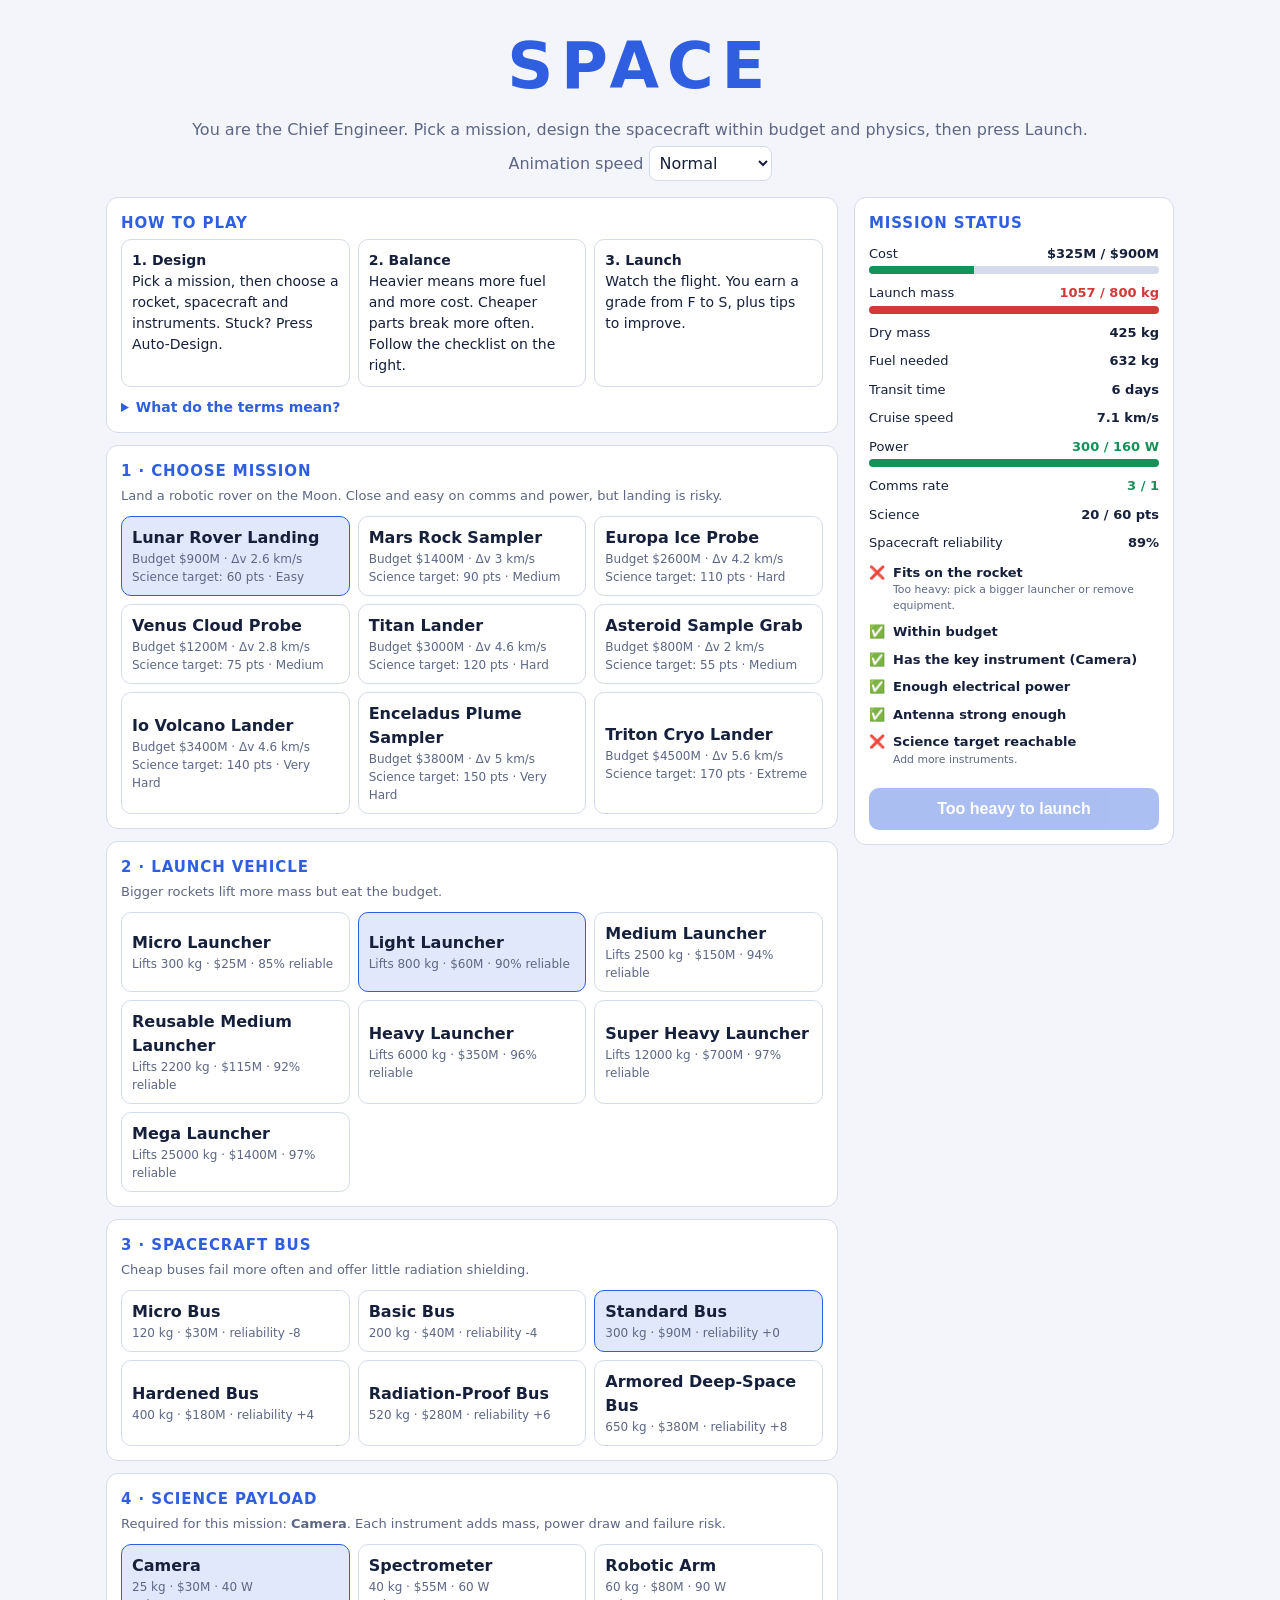
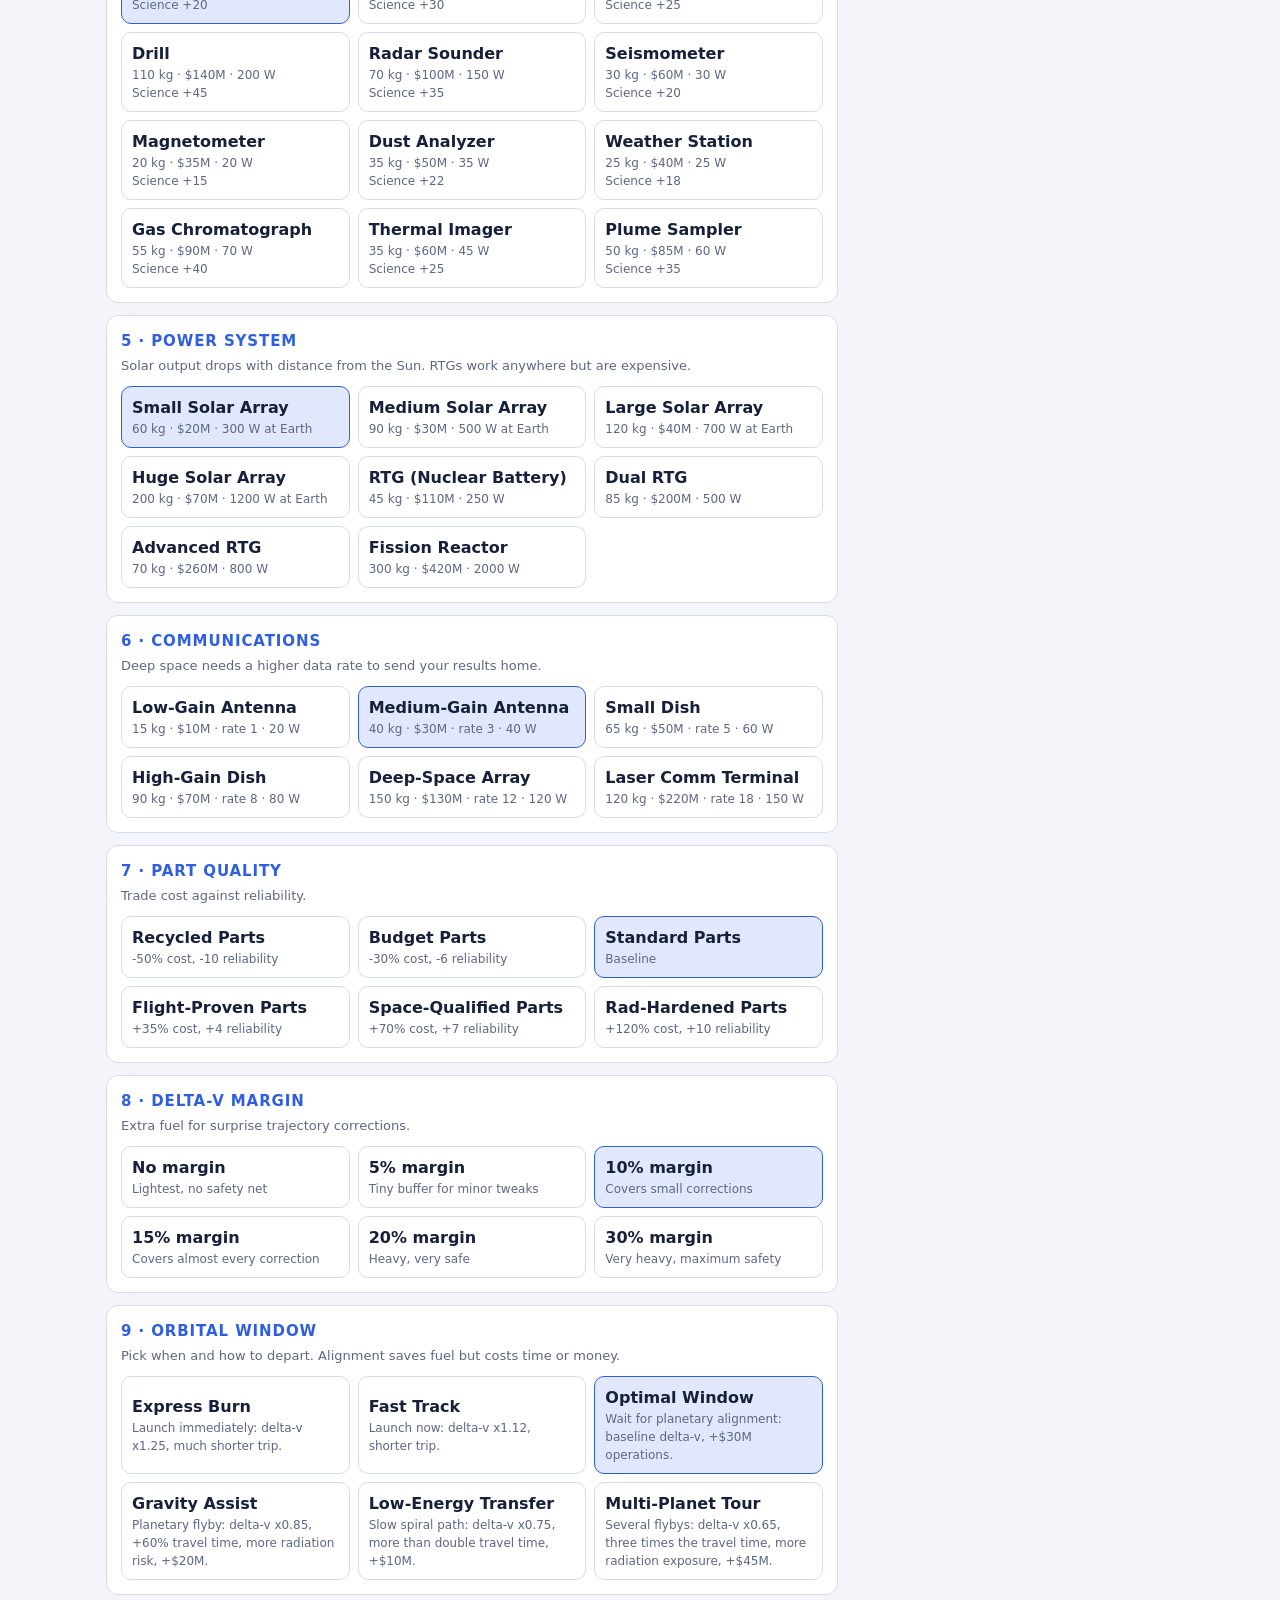
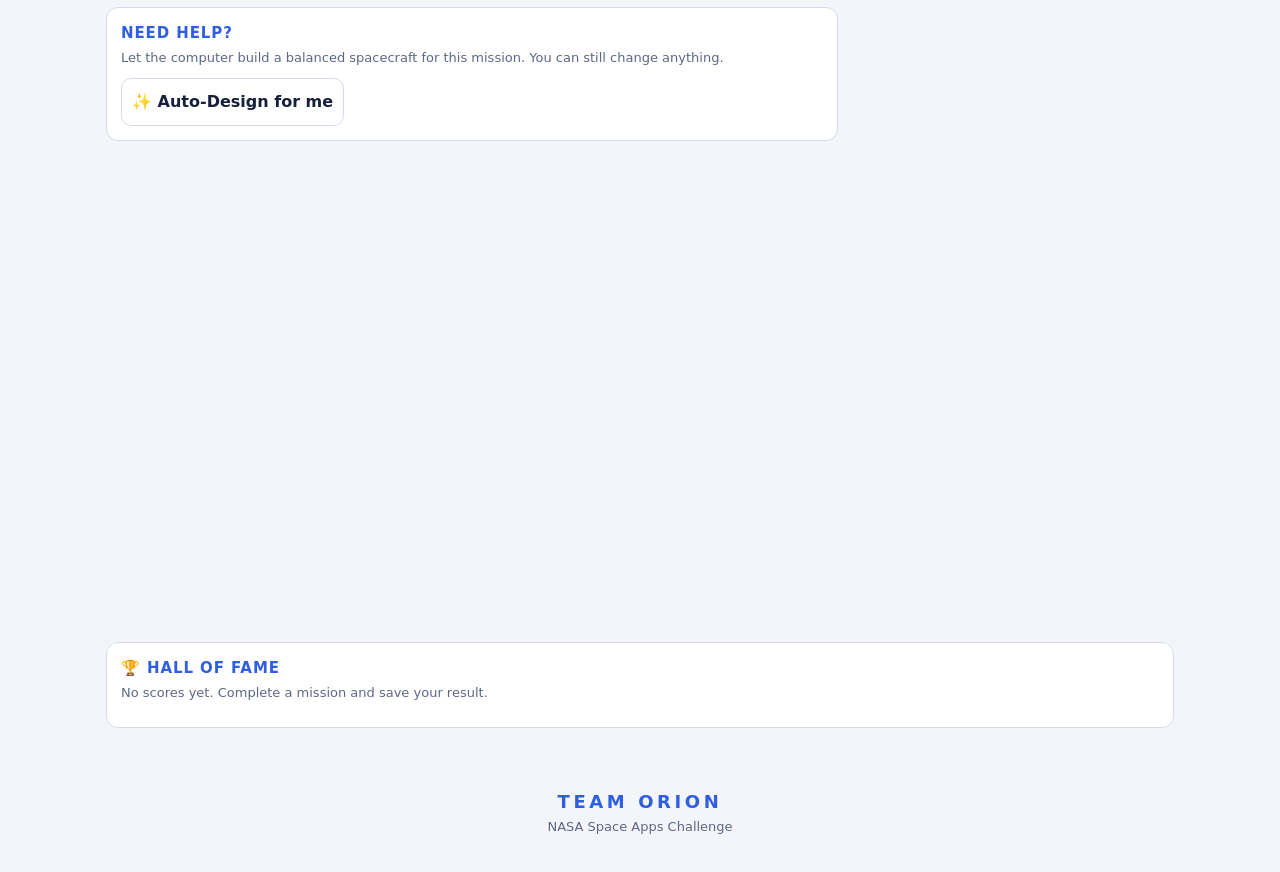
==== commit dfbcaec2: "Update index.html" ====
--- a/index.html
+++ b/index.html
@@ -47,7 +47,7 @@
 footer{max-width:1100px;margin:0 auto;padding:8px 16px 36px;text-align:center}footer b{display:block;font-size:18px;letter-spacing:.2em;color:var(--acc)}footer span{display:block;color:var(--mut);font-size:13px;margin-top:2px}
 .tips{text-align:left;margin-top:12px;font-size:14px}.tips p{margin:5px 0}
 </style></head><body>
-<header><h1>SPACE MISSION</h1>
+<header><h1>SPACE</h1>
 <p class="sub">You are the Chief Engineer. Pick a mission, design the spacecraft within budget and physics, then press Launch.</p><p class="sub"><label>Animation speed <select id="spd"><option value="1">Normal</option><option value="2">Fast</option><option value="6">Skip ahead</option></select></label></p></header>
 <main><div id="left"></div>
 <div class="panel" id="side"><section id="pan"><h2 id="ph">Mission Status</h2><div id="stats"></div><div id="warns"></div>
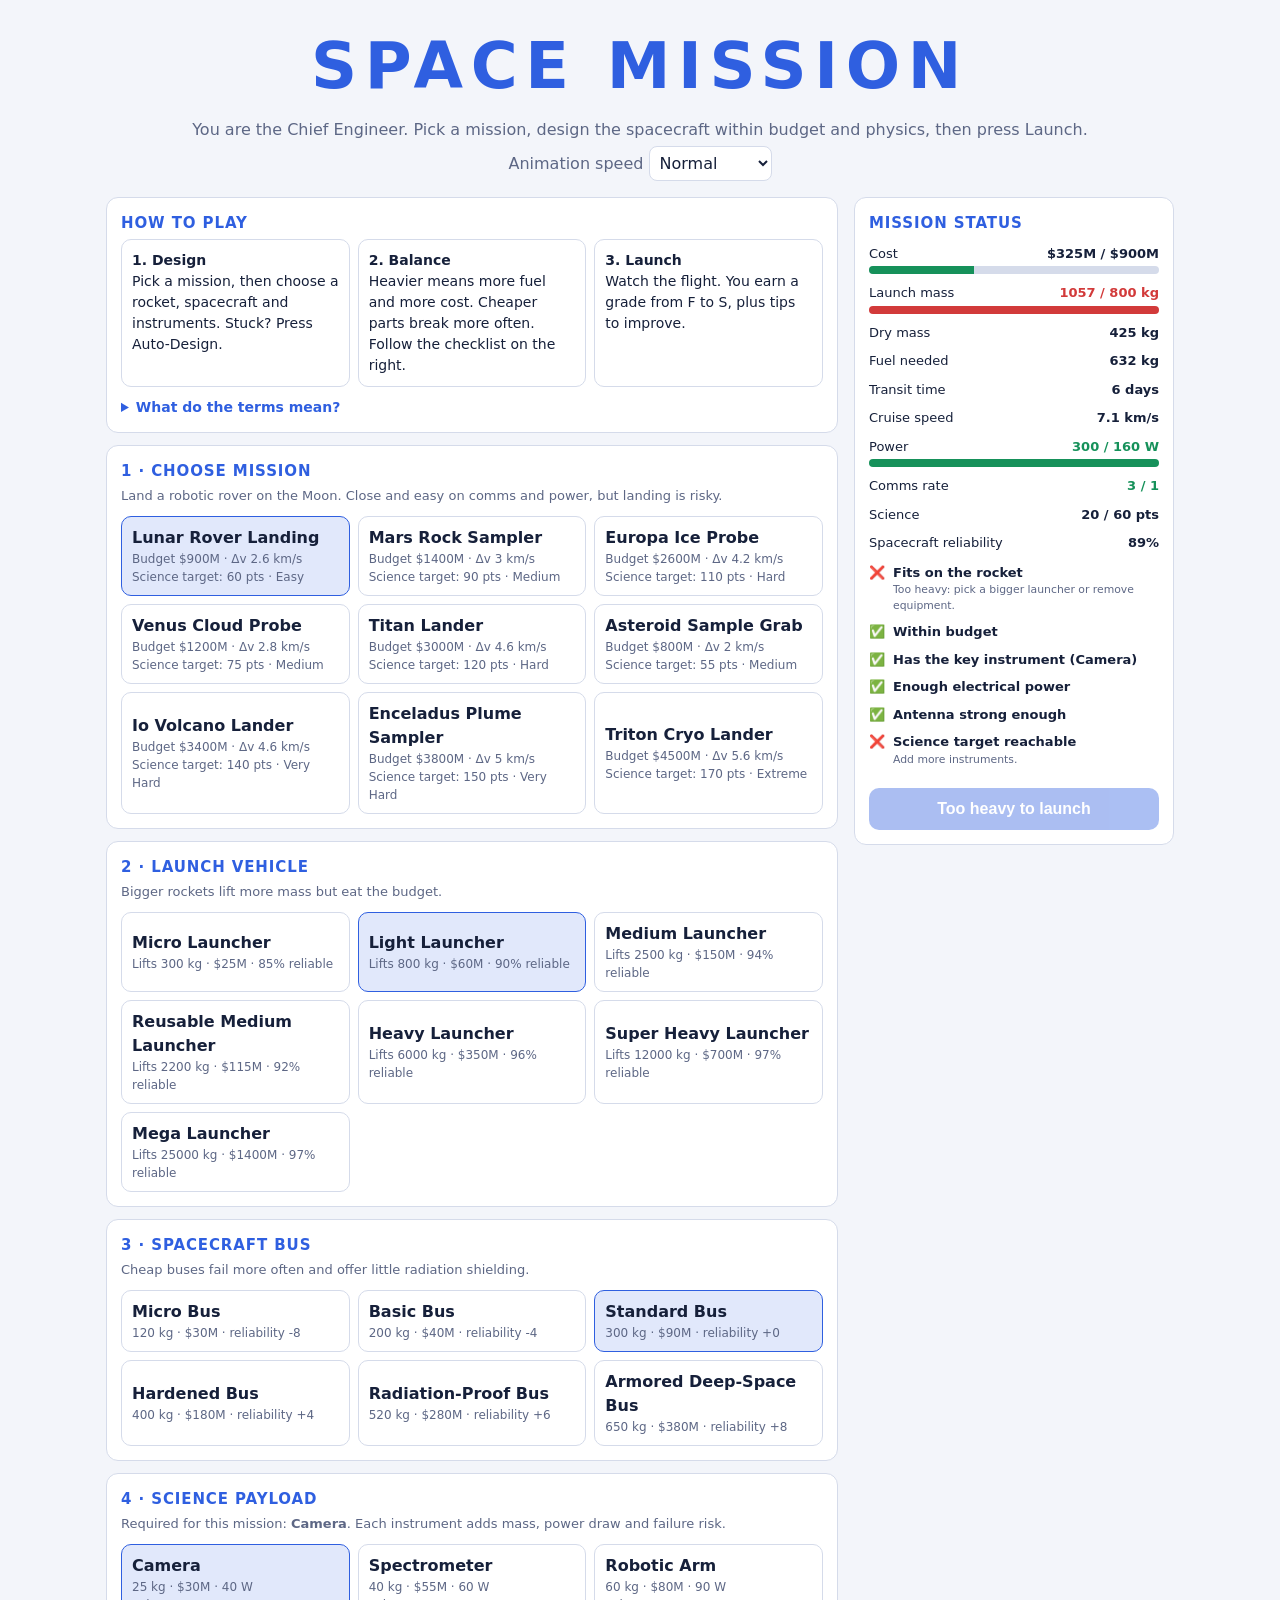
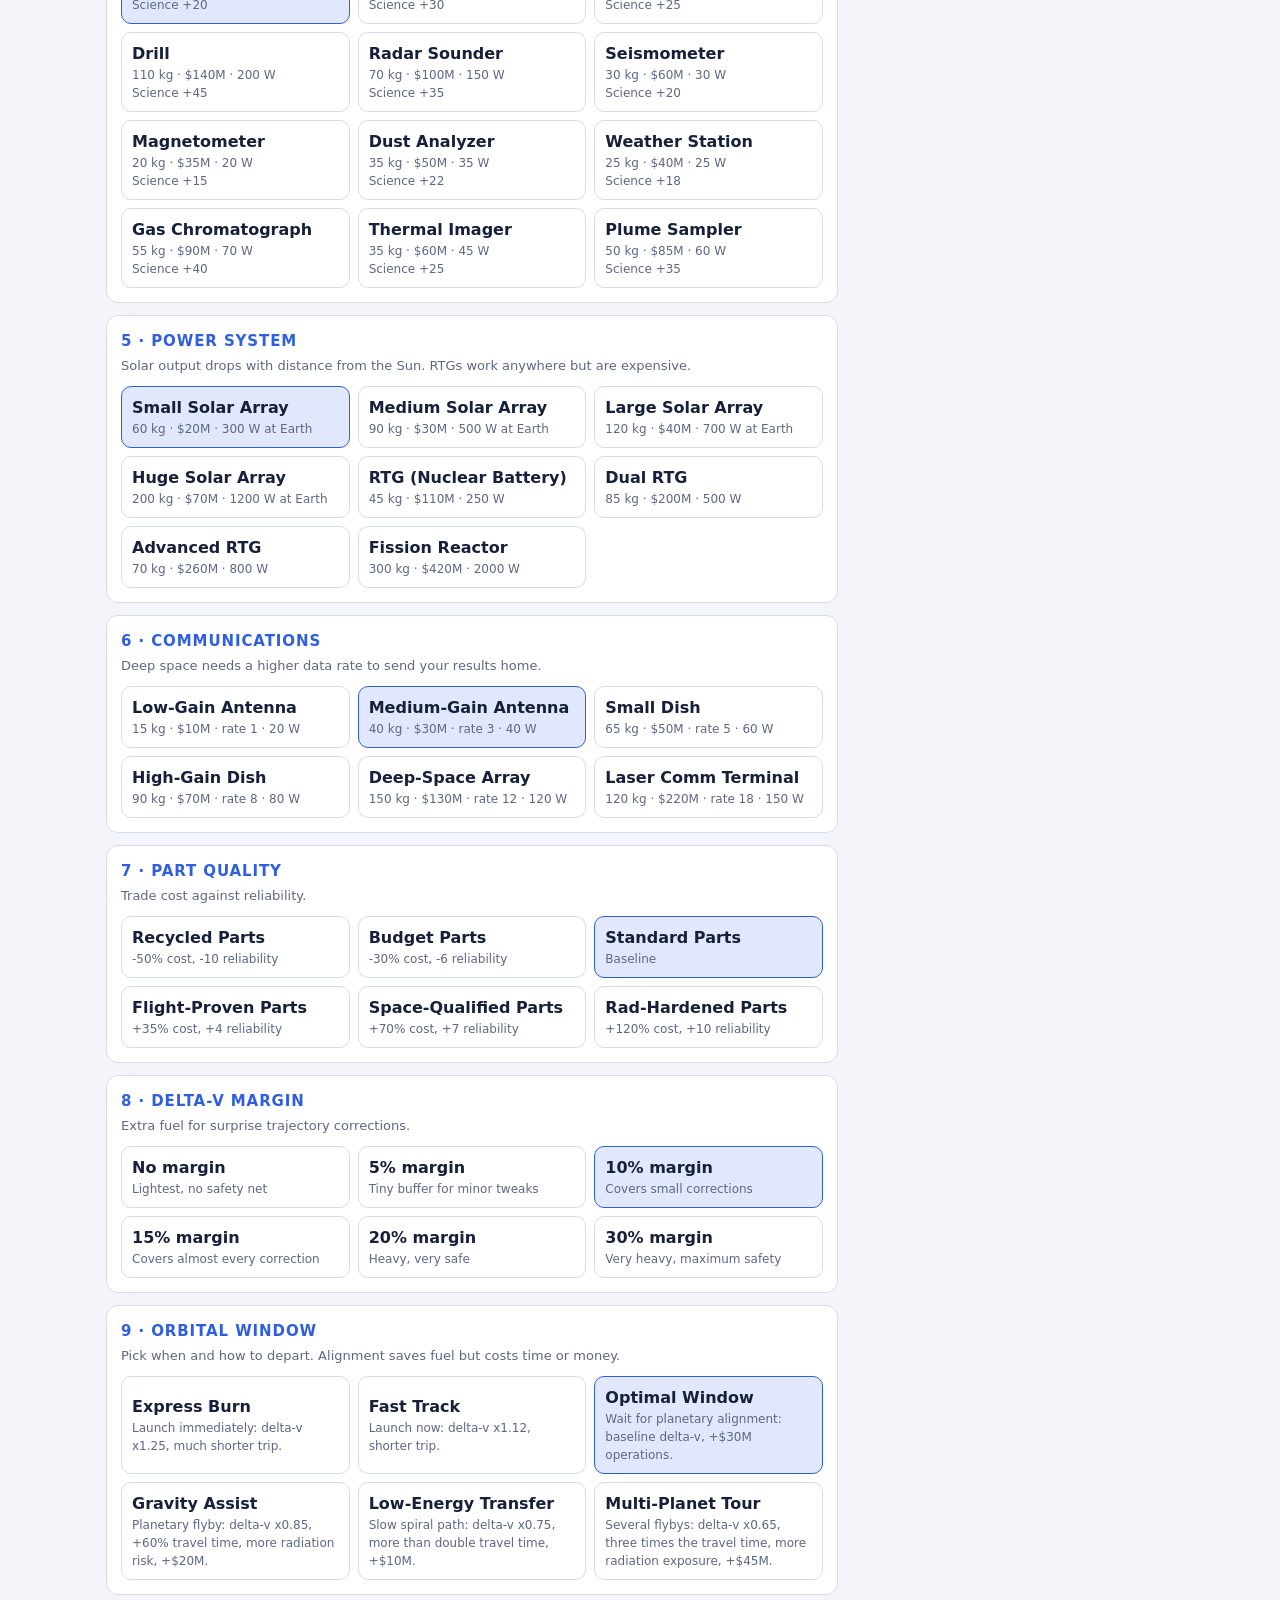
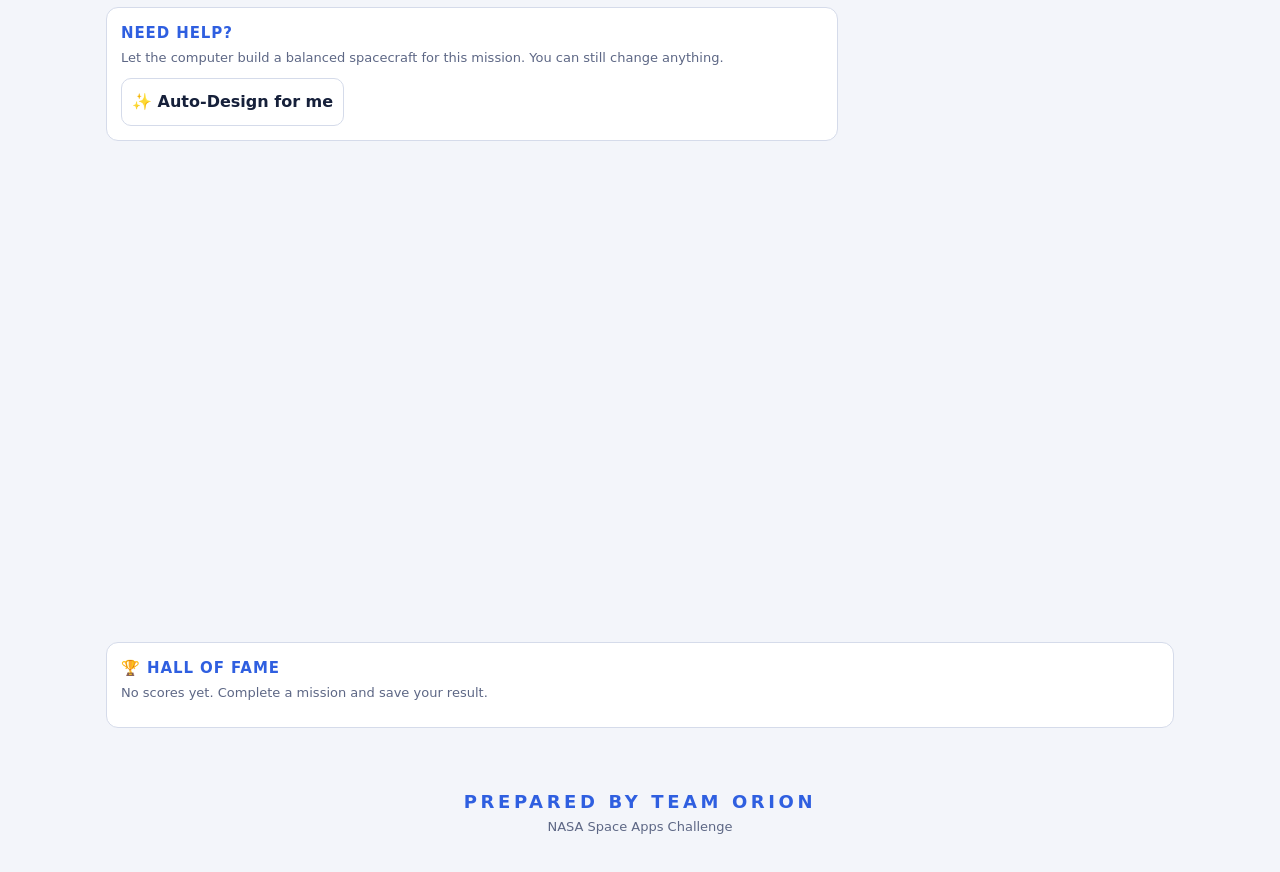
==== commit df9d8608: "Update index.html" ====
--- a/index.html
+++ b/index.html
@@ -47,13 +47,13 @@
 footer{max-width:1100px;margin:0 auto;padding:8px 16px 36px;text-align:center}footer b{display:block;font-size:18px;letter-spacing:.2em;color:var(--acc)}footer span{display:block;color:var(--mut);font-size:13px;margin-top:2px}
 .tips{text-align:left;margin-top:12px;font-size:14px}.tips p{margin:5px 0}
 </style></head><body>
-<header><h1>SPACE</h1>
+<header><h1>SPACE MISSION</h1>
 <p class="sub">You are the Chief Engineer. Pick a mission, design the spacecraft within budget and physics, then press Launch.</p><p class="sub"><label>Animation speed <select id="spd"><option value="1">Normal</option><option value="2">Fast</option><option value="6">Skip ahead</option></select></label></p></header>
 <main><div id="left"></div>
 <div class="panel" id="side"><section id="pan"><h2 id="ph">Mission Status</h2><div id="stats"></div><div id="warns"></div>
 <button class="go" id="go">🚀 LAUNCH!</button></section></div>
 <div id="dock" style="grid-column:1/-1"></div><div id="out" style="grid-column:1/-1"></div><div id="hs" style="grid-column:1/-1"></div></main>
-<footer><b>TEAM ORION</b><span>NASA Space Apps Challenge</span></footer>
+<footer><b>PREPARED BY TEAM ORION</b><span>NASA Space Apps Challenge</span></footer>
 <script>
 const $=id=>document.getElementById(id);
 const M={
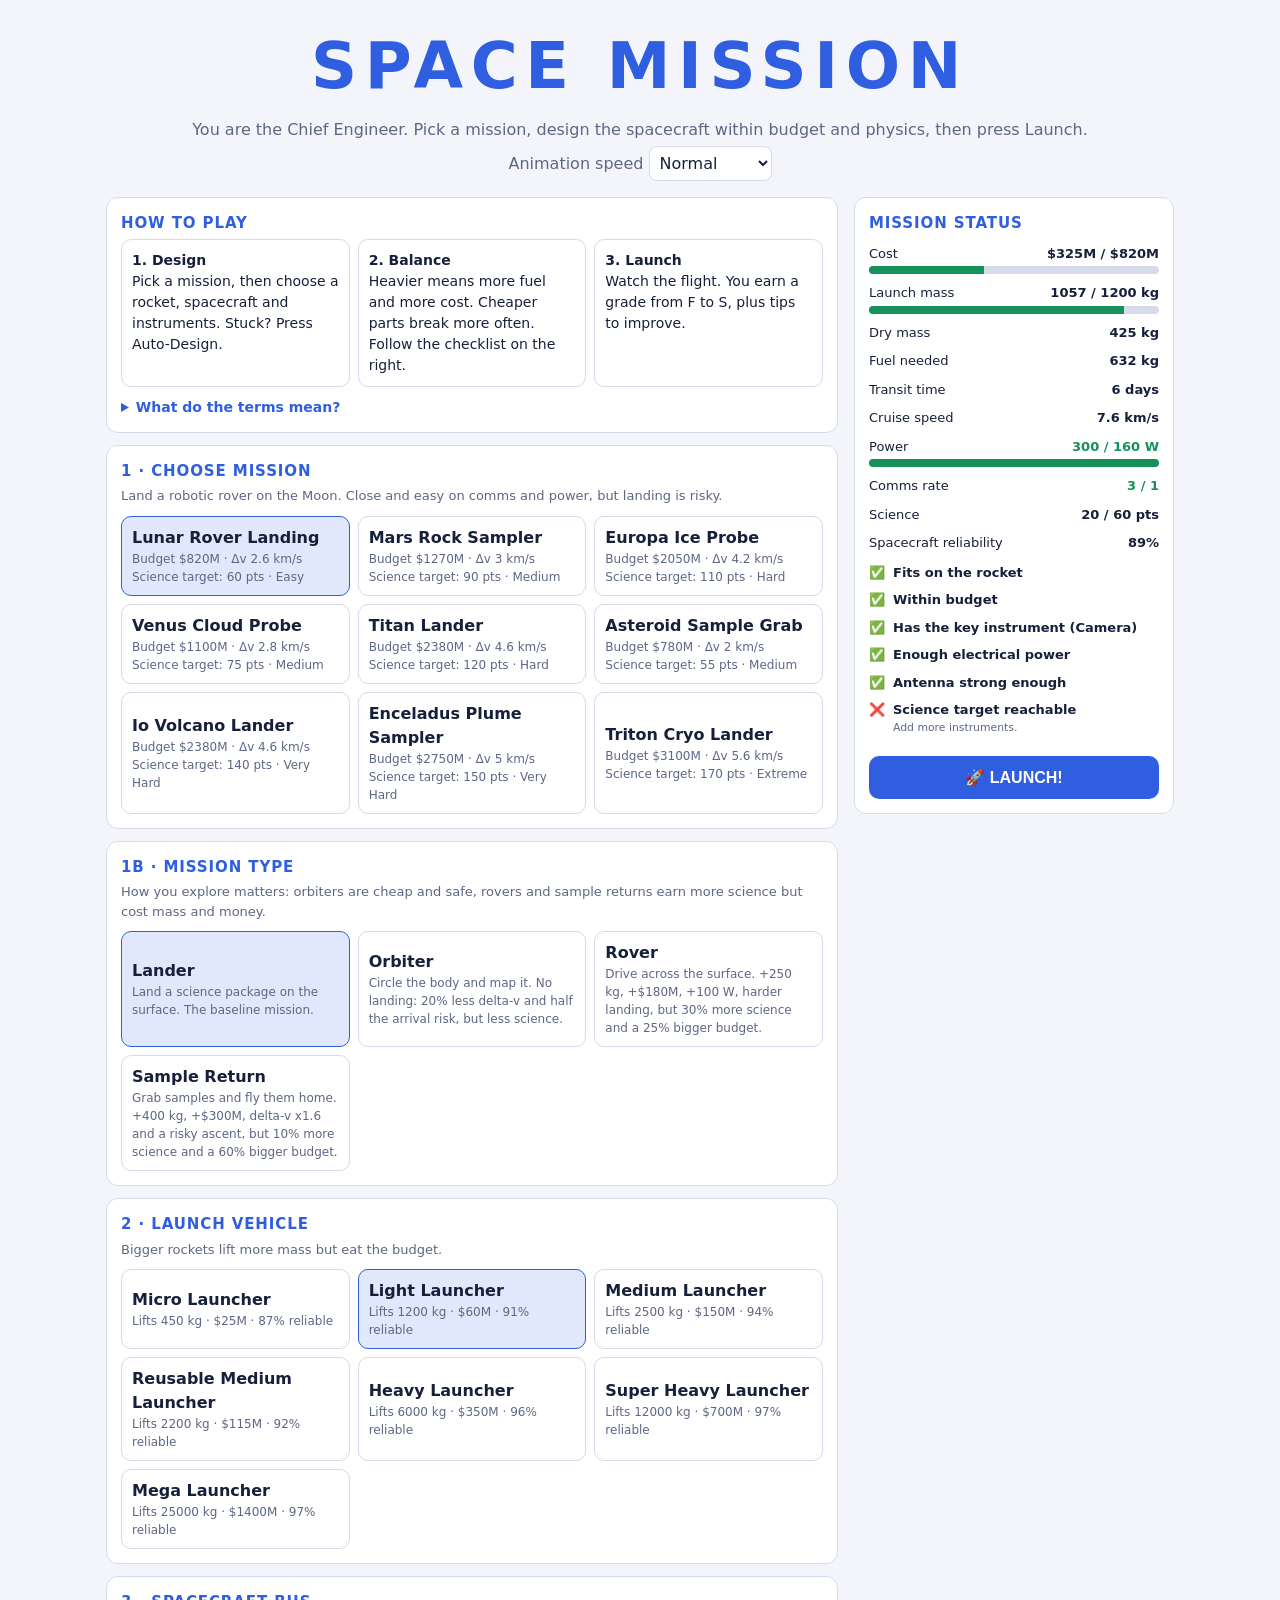
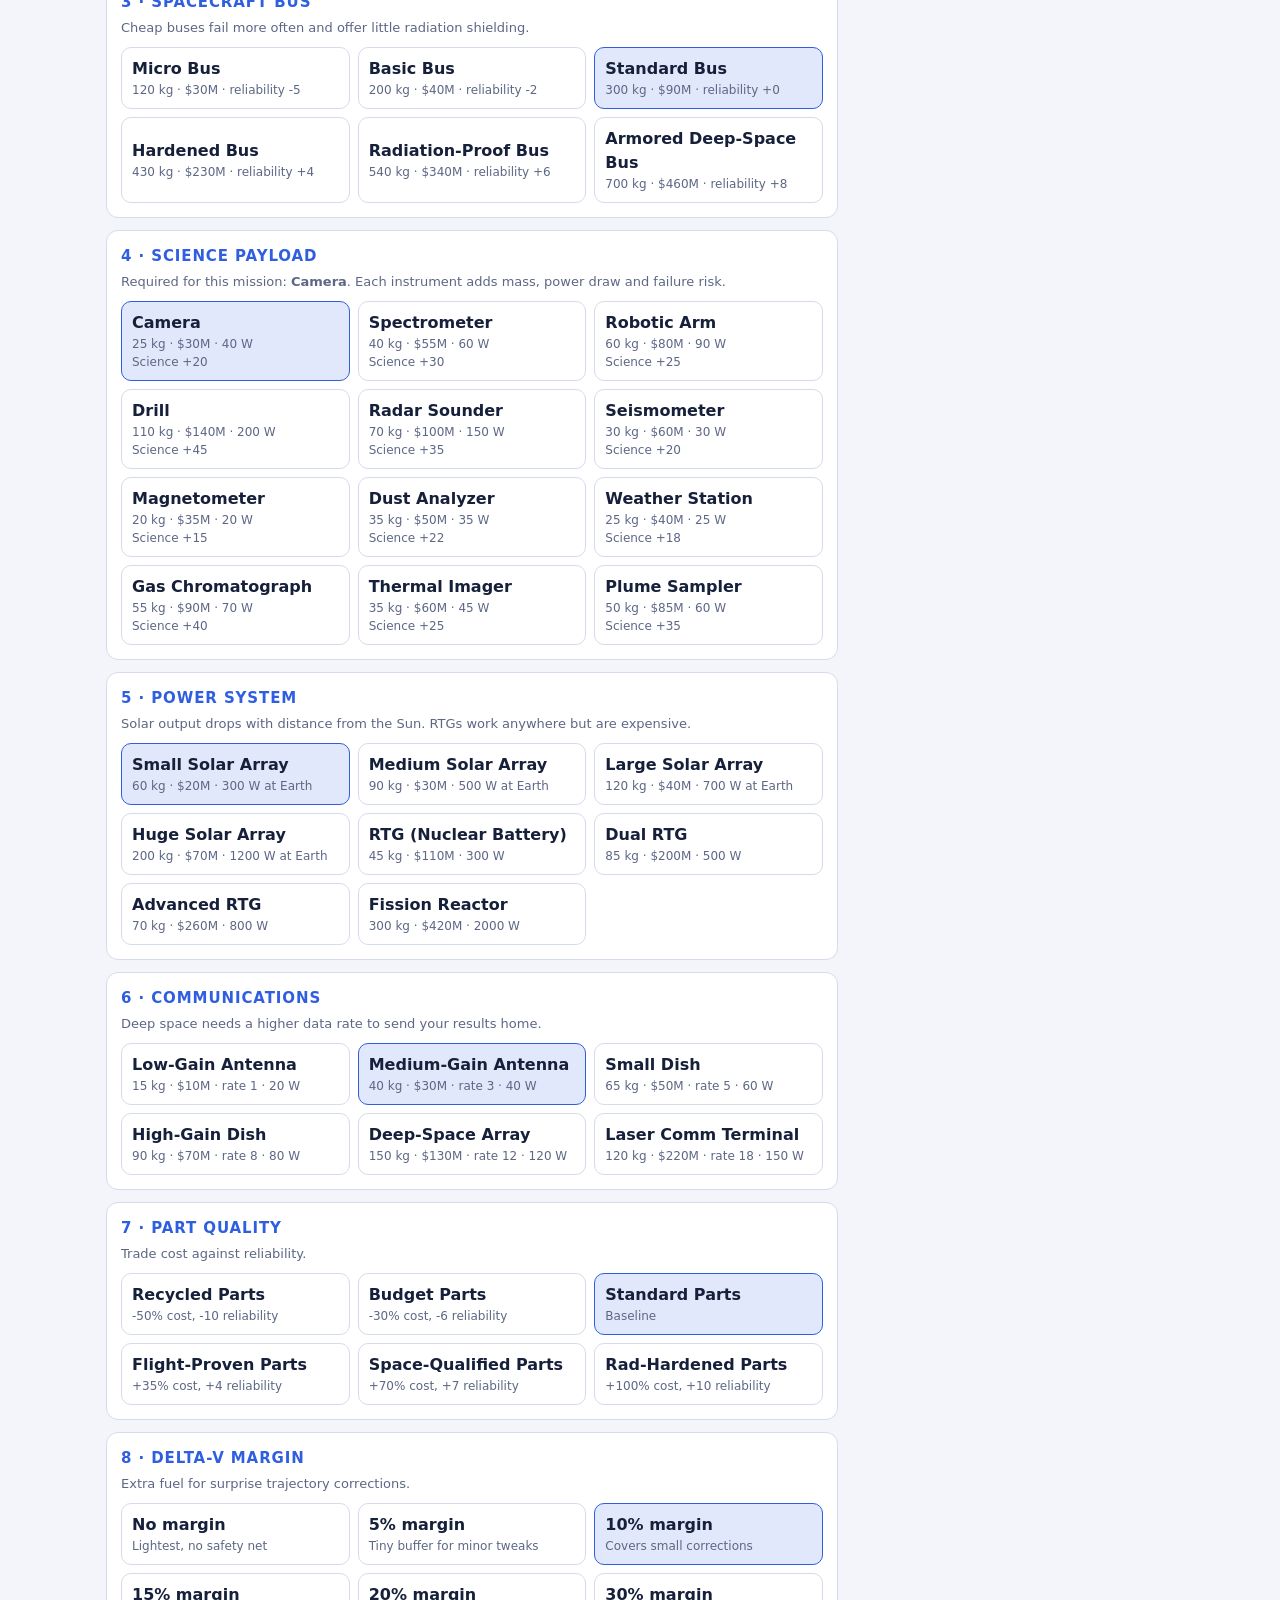
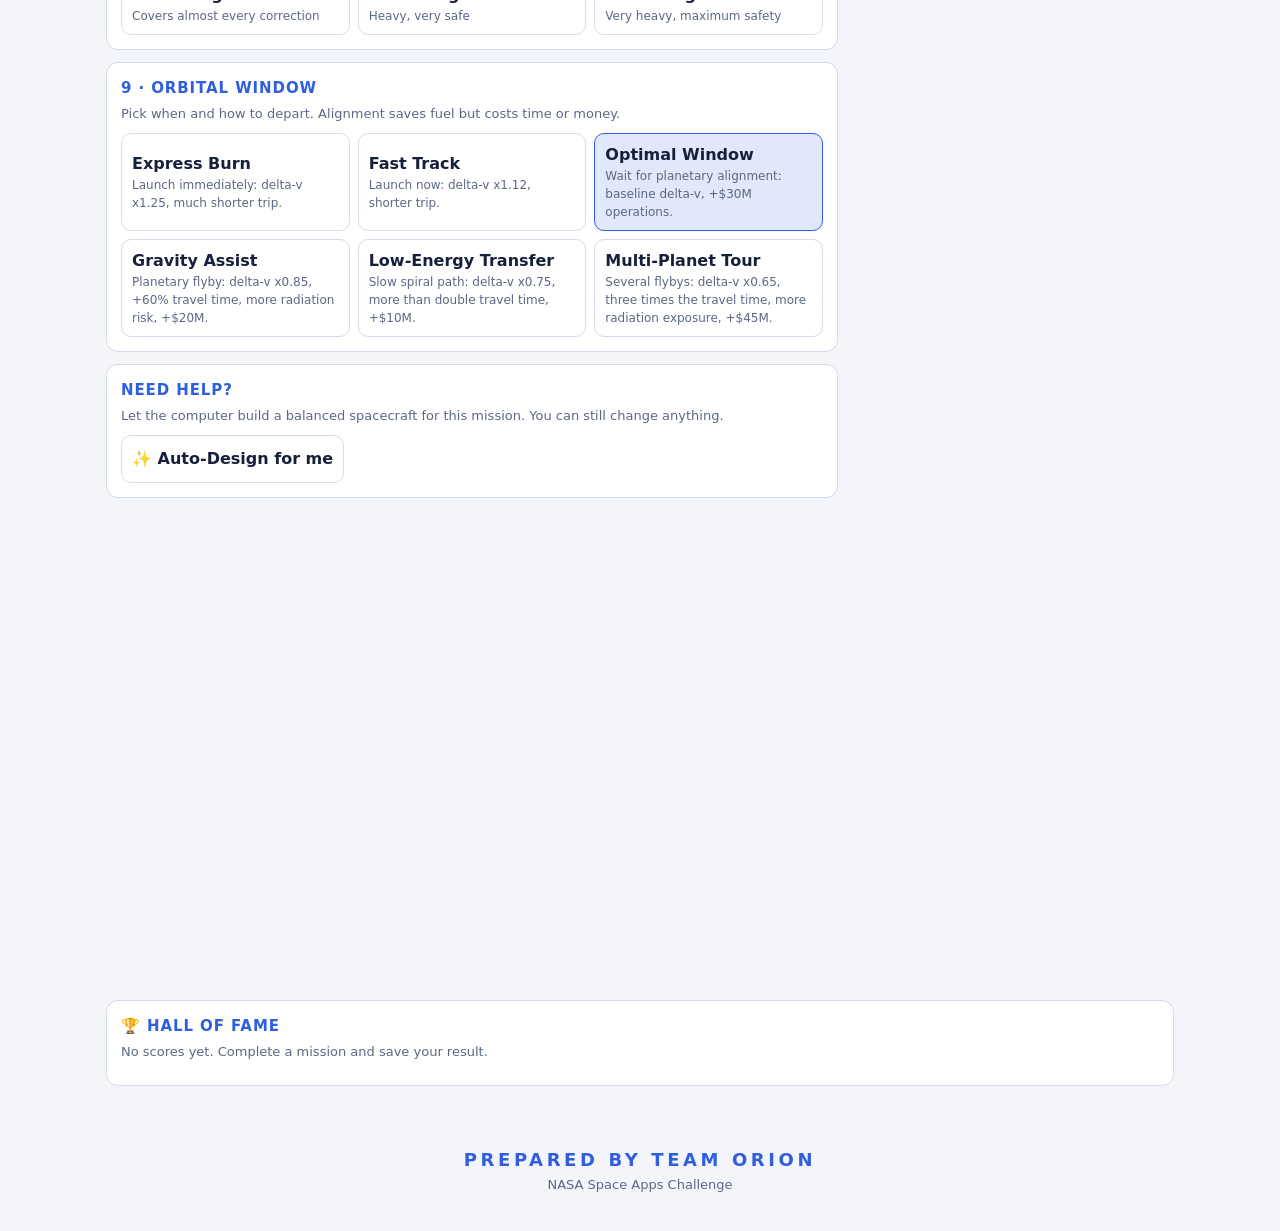
==== commit 3b100fc6: "Update index.html" ====
--- a/index.html
+++ b/index.html
@@ -45,6 +45,9 @@
 #pan.docked{display:grid;grid-template-columns:1fr 1fr;gap:0 24px;margin:0}#pan.docked h2,#pan.docked button.go{grid-column:1/-1}#pan.docked .ck{margin-top:0}#pan.docked button.go{max-width:320px;justify-self:center}
 @media(max-width:820px){#pan.docked{grid-template-columns:1fr}}
 footer{max-width:1100px;margin:0 auto;padding:8px 16px 36px;text-align:center}footer b{display:block;font-size:18px;letter-spacing:.2em;color:var(--acc)}footer span{display:block;color:var(--mut);font-size:13px;margin-top:2px}
+#mbar{display:none}
+@media(max-width:820px){body{padding-bottom:66px}#mbar{display:flex;position:fixed;left:0;right:0;bottom:0;z-index:20;gap:10px;align-items:center;justify-content:space-between;padding:8px 14px calc(8px + env(safe-area-inset-bottom,0px));background:var(--card);border-top:1px solid var(--line);font-size:13px}#mbar button{border:0;border-radius:8px;background:var(--acc);color:#fff;font:inherit;font-weight:700;padding:9px 16px;cursor:pointer}main{padding:8px 10px 24px}section{padding:12px}.panel{position:static}}
+@media(max-width:480px){h1{font-size:clamp(24px,8vw,34px);letter-spacing:.06em}header{padding:14px 10px 4px}.opts{grid-template-columns:repeat(2,minmax(0,1fr))}.o{padding:8px}.o small{font-size:11px}}
 .tips{text-align:left;margin-top:12px;font-size:14px}.tips p{margin:5px 0}
 </style></head><body>
 <header><h1>SPACE MISSION</h1>
@@ -54,37 +57,39 @@
 <button class="go" id="go">🚀 LAUNCH!</button></section></div>
 <div id="dock" style="grid-column:1/-1"></div><div id="out" style="grid-column:1/-1"></div><div id="hs" style="grid-column:1/-1"></div></main>
 <footer><b>PREPARED BY TEAM ORION</b><span>NASA Space Apps Challenge</span></footer>
+<div id="mbar"></div>
 <script>
 const $=id=>document.getElementById(id);
 const M={
-moon:{n:'Lunar Rover Landing',d:'Land a robotic rover on the Moon. Close and easy on comms and power, but landing is risky.',budget:900,dv:2.6,sun:1,need:1,target:60,req:['cam'],reqT:'Camera',days:5,rad:.1,col:'#b9b9b9'},
-mars:{n:'Mars Rock Sampler',d:'Reach Mars and analyse rock. Needs a sampling tool, a decent antenna and a lot of delta-v.',budget:1400,dv:3.0,sun:.43,need:3,target:90,req:['arm','drill'],reqT:'Robotic Arm or Drill',days:210,rad:.25,col:'#c1440e'},
-europa:{n:'Europa Ice Probe',d:'Explore Jupiter\u2019s icy moon. Sunlight is 4% of Earth\u2019s, data rates are tough, radiation is brutal.',budget:2600,dv:4.2,sun:.04,need:6,target:110,req:['radar'],reqT:'Radar Sounder',days:2200,rad:.7,col:'#9ec5d6'},
-venus:{n:'Venus Cloud Probe',d:'Study the acid clouds of Venus. Sunlight is strong so solar power is great, but the cloud-top entry is demanding.',budget:1200,dv:2.8,sun:1.9,need:2,target:75,req:['spec'],reqT:'Spectrometer',days:150,rad:.15,col:'#e3b45c'},
-titan:{n:'Titan Lander',d:'Land on Saturn\u2019s hazy moon. Almost no sunlight, enormous distance and a very expensive delta-v bill.',budget:3000,dv:4.6,sun:.01,need:7,target:120,req:['spec'],reqT:'Spectrometer',days:2600,rad:.2,col:'#d9a441'},
-asteroid:{n:'Asteroid Sample Grab',d:'Touch down on a small asteroid and grab a sample. Cheap and low gravity, but faint sunlight and a tight power budget.',budget:800,dv:2.0,sun:.35,need:2,target:55,req:['arm','drill'],reqT:'Robotic Arm or Drill',days:400,rad:.2,col:'#8b7d6b'},
-io:{n:'Io Volcano Lander',d:'Land on Jupiter\u2019s volcanic moon. Searing radiation, almost no sunlight and violent terrain. Thermal imaging or spectroscopy is essential.',budget:3400,dv:4.6,sun:.04,need:8,target:140,req:['therm','spec'],reqT:'Thermal Imager or Spectrometer',days:2300,rad:.95,col:'#e0c050'},
-enceladus:{n:'Enceladus Plume Sampler',d:'Fly through the geysers of Saturn\u2019s ice moon and taste the ocean below. Very far away, almost no power, delicate science.',budget:3800,dv:5.0,sun:.011,need:9,target:150,req:['plume','gc'],reqT:'Plume Sampler or Gas Chromatograph',days:2700,rad:.15,col:'#e8f2f8'},
-triton:{n:'Triton Cryo Lander',d:'The most distant mission yet: Neptune\u2019s frozen moon. Enormous delta-v, no sunlight and a painfully slow data link.',budget:4500,dv:5.6,sun:.001,need:11,target:170,req:['radar','seis'],reqT:'Radar Sounder or Seismometer',days:4000,rad:.2,col:'#c9d6e8'}};
-const L=[{n:'Micro Launcher',cap:300,c:25,r:85},{n:'Light Launcher',cap:800,c:60,r:90},{n:'Medium Launcher',cap:2500,c:150,r:94},{n:'Reusable Medium Launcher',cap:2200,c:115,r:92},{n:'Heavy Launcher',cap:6000,c:350,r:96},{n:'Super Heavy Launcher',cap:12000,c:700,r:97},{n:'Mega Launcher',cap:25000,c:1400,r:97}];
-const B=[{n:'Micro Bus',m:120,c:30,r:-8,sh:0},{n:'Basic Bus',m:200,c:40,r:-4,sh:0},{n:'Standard Bus',m:300,c:90,r:0,sh:.3},{n:'Hardened Bus',m:400,c:180,r:4,sh:.8},{n:'Radiation-Proof Bus',m:520,c:280,r:6,sh:1},{n:'Armored Deep-Space Bus',m:650,c:380,r:8,sh:1}];
-const P=[{n:'Small Solar Array',m:60,c:20,w:300,rtg:0},{n:'Medium Solar Array',m:90,c:30,w:500,rtg:0},{n:'Large Solar Array',m:120,c:40,w:700,rtg:0},{n:'Huge Solar Array',m:200,c:70,w:1200,rtg:0},{n:'RTG (Nuclear Battery)',m:45,c:110,w:250,rtg:1},{n:'Dual RTG',m:85,c:200,w:500,rtg:1},{n:'Advanced RTG',m:70,c:260,w:800,rtg:1},{n:'Fission Reactor',m:300,c:420,w:2000,rtg:1}];
+moon:{n:'Lunar Rover Landing',d:'Land a robotic rover on the Moon. Close and easy on comms and power, but landing is risky.',budget:820,dv:2.6,sun:1,need:1,target:60,req:['cam'],reqT:'Camera',days:5,rad:.1,col:'#b9b9b9'},
+mars:{n:'Mars Rock Sampler',d:'Reach Mars and analyse rock. Needs a sampling tool, a decent antenna and a lot of delta-v.',budget:1270,dv:3.0,sun:.43,need:3,target:90,req:['arm','drill'],reqT:'Robotic Arm or Drill',days:210,rad:.25,col:'#c1440e'},
+europa:{n:'Europa Ice Probe',d:'Explore Jupiter\u2019s icy moon. Sunlight is 4% of Earth\u2019s, data rates are tough, radiation is brutal.',budget:2050,dv:4.2,sun:.04,need:6,target:110,req:['radar'],reqT:'Radar Sounder',days:2200,rad:.7,col:'#9ec5d6'},
+venus:{n:'Venus Cloud Probe',d:'Study the acid clouds of Venus. Sunlight is strong so solar power is great, but the cloud-top entry is demanding.',budget:1100,dv:2.8,sun:1.9,need:2,target:75,req:['spec'],reqT:'Spectrometer',days:150,rad:.15,col:'#e3b45c'},
+titan:{n:'Titan Lander',d:'Land on Saturn\u2019s hazy moon. Almost no sunlight, enormous distance and a very expensive delta-v bill.',budget:2380,dv:4.6,sun:.01,need:7,target:120,req:['spec'],reqT:'Spectrometer',days:2600,rad:.2,col:'#d9a441'},
+asteroid:{n:'Asteroid Sample Grab',d:'Touch down on a small asteroid and grab a sample. Cheap and low gravity, but faint sunlight and a tight power budget.',budget:780,dv:2.0,sun:.35,need:2,target:55,req:['arm','drill'],reqT:'Robotic Arm or Drill',days:400,rad:.2,col:'#8b7d6b'},
+io:{n:'Io Volcano Lander',d:'Land on Jupiter\u2019s volcanic moon. Searing radiation, almost no sunlight and violent terrain. Thermal imaging or spectroscopy is essential.',budget:2380,dv:4.6,sun:.04,need:8,target:140,req:['therm','spec'],reqT:'Thermal Imager or Spectrometer',days:2300,rad:.95,col:'#e0c050'},
+enceladus:{n:'Enceladus Plume Sampler',d:'Fly through the geysers of Saturn\u2019s ice moon and taste the ocean below. Very far away, almost no power, delicate science.',budget:2750,dv:5.0,sun:.011,need:9,target:150,req:['plume','gc'],reqT:'Plume Sampler or Gas Chromatograph',days:2700,rad:.15,col:'#e8f2f8'},
+triton:{n:'Triton Cryo Lander',d:'The most distant mission yet: Neptune\u2019s frozen moon. Enormous delta-v, no sunlight and a painfully slow data link.',budget:3100,dv:5.6,sun:.001,need:11,target:170,req:['radar','seis'],reqT:'Radar Sounder or Seismometer',days:4000,rad:.2,col:'#c9d6e8'}};
+const L=[{n:'Micro Launcher',cap:450,c:25,r:87},{n:'Light Launcher',cap:1200,c:60,r:91},{n:'Medium Launcher',cap:2500,c:150,r:94},{n:'Reusable Medium Launcher',cap:2200,c:115,r:92},{n:'Heavy Launcher',cap:6000,c:350,r:96},{n:'Super Heavy Launcher',cap:12000,c:700,r:97},{n:'Mega Launcher',cap:25000,c:1400,r:97}];
+const B=[{n:'Micro Bus',m:120,c:30,r:-5,sh:0},{n:'Basic Bus',m:200,c:40,r:-2,sh:.1},{n:'Standard Bus',m:300,c:90,r:0,sh:.3},{n:'Hardened Bus',m:430,c:230,r:4,sh:.8},{n:'Radiation-Proof Bus',m:540,c:340,r:6,sh:1},{n:'Armored Deep-Space Bus',m:700,c:460,r:8,sh:1}];
+const P=[{n:'Small Solar Array',m:60,c:20,w:300,rtg:0},{n:'Medium Solar Array',m:90,c:30,w:500,rtg:0},{n:'Large Solar Array',m:120,c:40,w:700,rtg:0},{n:'Huge Solar Array',m:200,c:70,w:1200,rtg:0},{n:'RTG (Nuclear Battery)',m:45,c:110,w:300,rtg:1},{n:'Dual RTG',m:85,c:200,w:500,rtg:1},{n:'Advanced RTG',m:70,c:260,w:800,rtg:1},{n:'Fission Reactor',m:300,c:420,w:2000,rtg:1}];
 const C=[{n:'Low-Gain Antenna',m:15,c:10,rate:1,d:20},{n:'Medium-Gain Antenna',m:40,c:30,rate:3,d:40},{n:'Small Dish',m:65,c:50,rate:5,d:60},{n:'High-Gain Dish',m:90,c:70,rate:8,d:80},{n:'Deep-Space Array',m:150,c:130,rate:12,d:120},{n:'Laser Comm Terminal',m:120,c:220,rate:18,d:150}];
 const I={cam:{n:'Camera',m:25,c:30,s:20,d:40},spec:{n:'Spectrometer',m:40,c:55,s:30,d:60},arm:{n:'Robotic Arm',m:60,c:80,s:25,d:90},drill:{n:'Drill',m:110,c:140,s:45,d:200},radar:{n:'Radar Sounder',m:70,c:100,s:35,d:150},seis:{n:'Seismometer',m:30,c:60,s:20,d:30},mag:{n:'Magnetometer',m:20,c:35,s:15,d:20},dust:{n:'Dust Analyzer',m:35,c:50,s:22,d:35},wx:{n:'Weather Station',m:25,c:40,s:18,d:25},gc:{n:'Gas Chromatograph',m:55,c:90,s:40,d:70},therm:{n:'Thermal Imager',m:35,c:60,s:25,d:45},plume:{n:'Plume Sampler',m:50,c:85,s:35,d:60}};
-const G=[{n:'Recycled Parts',c:.5,r:-10,t:'-50% cost, -10 reliability'},{n:'Budget Parts',c:.7,r:-6,t:'-30% cost, -6 reliability'},{n:'Standard Parts',c:1,r:0,t:'Baseline'},{n:'Flight-Proven Parts',c:1.35,r:4,t:'+35% cost, +4 reliability'},{n:'Space-Qualified Parts',c:1.7,r:7,t:'+70% cost, +7 reliability'},{n:'Rad-Hardened Parts',c:2.2,r:10,t:'+120% cost, +10 reliability'}];
+const G=[{n:'Recycled Parts',c:.5,r:-10,t:'-50% cost, -10 reliability'},{n:'Budget Parts',c:.7,r:-6,t:'-30% cost, -6 reliability'},{n:'Standard Parts',c:1,r:0,t:'Baseline'},{n:'Flight-Proven Parts',c:1.35,r:4,t:'+35% cost, +4 reliability'},{n:'Space-Qualified Parts',c:1.7,r:7,t:'+70% cost, +7 reliability'},{n:'Rad-Hardened Parts',c:2,r:10,t:'+100% cost, +10 reliability'}];
 const MG=[{n:'No margin',v:0,t:'Lightest, no safety net'},{n:'5% margin',v:.05,t:'Tiny buffer for minor tweaks'},{n:'10% margin',v:.1,t:'Covers small corrections'},{n:'15% margin',v:.15,t:'Covers almost every correction'},{n:'20% margin',v:.2,t:'Heavy, very safe'},{n:'30% margin',v:.3,t:'Very heavy, maximum safety'}];
 const WN=[{n:'Express Burn',dv:1.25,c:0,t:.6,d:'Launch immediately: delta-v x1.25, much shorter trip.'},{n:'Fast Track',dv:1.12,c:0,t:.8,d:'Launch now: delta-v x1.12, shorter trip.'},{n:'Optimal Window',dv:1,c:30,t:1,d:'Wait for planetary alignment: baseline delta-v, +$30M operations.'},{n:'Gravity Assist',dv:.85,c:20,t:1.6,d:'Planetary flyby: delta-v x0.85, +60% travel time, more radiation risk, +$20M.'},{n:'Low-Energy Transfer',dv:.75,c:10,t:2.2,d:'Slow spiral path: delta-v x0.75, more than double travel time, +$10M.'},{n:'Multi-Planet Tour',dv:.65,c:45,t:3,d:'Several flybys: delta-v x0.65, three times the travel time, more radiation exposure, +$45M.'}];
-const S={w:2,m:'moon',g:2,l:1,b:2,p:0,c:1,mg:2,i:new Set(['cam']),busy:false};
+const S={w:2,m:'moon',g:2,l:1,b:2,p:0,c:1,mg:2,t:0,i:new Set(['cam']),busy:false};
 const clamp=(x,a,b)=>Math.max(a,Math.min(b,x));
-function calc(){const m=M[S.m],g=G[S.g],b=B[S.b],p=P[S.p],c=C[S.c],ins=[...S.i].map(k=>I[k]);
-const dry=b.m+p.m+c.m+ins.reduce((a,x)=>a+x.m,0),dv=m.dv*WN[S.w].dv*(1+MG[S.mg].v),fuel=dry*(Math.exp(dv/3.14)-1),wet=dry+fuel,sf=clamp(.75+.45*Math.max(0,(L[S.l].cap-wet)/L[S.l].cap)+.8*MG[S.mg].v-.15*Math.min(1,dry/1500),.6,1.5);
-const cost=L[S.l].c+g.c*(b.c+p.c+c.c+ins.reduce((a,x)=>a+x.c,0))+fuel*.04+40+m.days*WN[S.w].t*.012+WN[S.w].c;
-const rel=clamp(90+b.r+g.r-.8*ins.length,40,99),avail=p.rtg?p.w:p.w*m.sun,need=80+c.d+ins.reduce((a,x)=>a+x.d,0);
+function calc(){const ty=TY[S.t],m=Object.assign({},M[S.m],{target:Math.round(M[S.m].target*ty.tg),budget:Math.round(M[S.m].budget*ty.bg)}),g=G[S.g],b=B[S.b],p=P[S.p],c=C[S.c],ins=[...S.i].map(k=>I[k]);
+const dry=ty.m+b.m+p.m+c.m+ins.reduce((a,x)=>a+x.m,0),dv=m.dv*ty.dv*WN[S.w].dv*(1+MG[S.mg].v),fuel=dry*(Math.exp(dv/3.14)-1),wet=dry+fuel,sf=clamp(.75+.45*Math.max(0,(L[S.l].cap-wet)/L[S.l].cap)+.8*MG[S.mg].v-.15*Math.min(1,dry/1500),.6,1.5);
+const cost=L[S.l].c+ty.c+g.c*(b.c+p.c+c.c+ins.reduce((a,x)=>a+x.c,0))+fuel*.04+40+m.days*WN[S.w].t*.012+WN[S.w].c;
+const rel=clamp(90+b.r+g.r-.8*ins.length,40,99),avail=p.rtg?p.w:p.w*m.sun,need=80+ty.w+c.d+ins.reduce((a,x)=>a+x.d,0);
 const sci=ins.reduce((a,x)=>a+x.s,0),hasReq=m.req.some(k=>S.i.has(k));
 return{sf,days:m.days*WN[S.w].t/sf,m,g,b,p,c,ins,dry,fuel,wet,cost,rel,avail,need,sci,hasReq,cap:L[S.l].cap,okMass:wet<=L[S.l].cap,okBud:cost<=m.budget}}
 function grp(title,hint,items,key,fmt){return `<section><h2>${title}</h2><p class="hint">${hint}</p><div class="opts">`+items.map((x,i)=>`<button class="o ${S[key]===i?'sel':''}" data-f="${key}${i}" aria-pressed="${S[key]===i}" onclick="S.${key}=${i};draw()"><b>${x.n}</b><small>${fmt(x)}</small></button>`).join('')+'</div></section>'}
 function draw(){const m=M[S.m],fa=document.activeElement&&document.activeElement.dataset?document.activeElement.dataset.f:null;
 let h=HOW+`<section><h2>1 · Choose Mission</h2><p class="hint">${m.d}</p><div class="opts">`+Object.entries(M).map(([k,x])=>`<button class="o ${S.m===k?'sel':''}" data-f="m${k}" aria-pressed="${S.m===k}" onclick="pick('${k}')"><b>${x.n}</b><small>Budget $${x.budget}M · Δv ${x.dv} km/s</small><small>Science target: ${x.target} pts · ${DIF[k]}</small></button>`).join('')+'</div></section>';
+h+=grp('1b · Mission Type','How you explore matters: orbiters are cheap and safe, rovers and sample returns earn more science but cost mass and money.',TY,'t',x=>x.d);
 h+=grp('2 · Launch Vehicle','Bigger rockets lift more mass but eat the budget.',L,'l',x=>`Lifts ${x.cap} kg · $${x.c}M · ${x.r}% reliable`);
 h+=grp('3 · Spacecraft Bus','Cheap buses fail more often and offer little radiation shielding.',B,'b',x=>`${x.m} kg · $${x.c}M · reliability ${x.r>=0?'+':''}${x.r}`);
 h+=`<section><h2>4 · Science Payload</h2><p class="hint">Required for this mission: <b>${m.reqT}</b>. Each instrument adds mass, power draw and failure risk.</p><div class="opts">`+Object.entries(I).map(([k,x])=>`<button class="o ${S.i.has(k)?'sel':''}" data-f="i${k}" aria-pressed="${S.i.has(k)}" onclick="tog('${k}')"><b>${x.n}</b><small>${x.m} kg · $${x.c}M · ${x.d} W</small><small>Science +${x.s}</small></button>`).join('')+'</div></section>';
@@ -112,44 +117,57 @@
 function tog(k){S.i.has(k)?S.i.delete(k):S.i.add(k);draw()}
 const spd=()=>+$('spd').value||1;const sl=ms=>new Promise(r=>setTimeout(r,ms/spd()));
 $('go').onclick=async()=>{const k=calc(),m=k.m;S.busy=true;draw();
-$('out').innerHTML='<section><h2>Mission Control</h2><ol id="steps" class="steps" aria-label="Mission phases"><li>1 Launch</li><li>2 Cruise</li><li>3 Arrival</li><li>4 Science</li></ol><canvas id="cv" width="800" height="320" role="img" aria-label="Animation of your spacecraft flight" style="width:100%;height:auto;border-radius:10px;background:#04060f"></canvas><p id="cap" aria-live="polite" style="margin:8px 0 0"></p></section><section><h2>Mission Log</h2><div id="log" aria-live="polite" role="log"></div></section>';$('out').scrollIntoView({behavior:RM?'auto':'smooth',block:'start'});A.col=m.col;A.tn=S.m[0].toUpperCase()+S.m.slice(1);A.tr=S.m==='asteroid'?13:S.m==='moon'?20:26;A.days=k.days;A.parts=[];A.cause='';A.cs=clamp(k.sf/WN[S.w].t,.5,2.2);A.as=1+.5*Math.max(0,(k.cap-k.wet)/k.cap);A.ls=1+MG[S.mg].v;
+$('out').innerHTML='<section><h2>Mission Control</h2><ol id="steps" class="steps" aria-label="Mission phases"><li>1 Launch</li><li>2 Cruise</li><li>3 Arrival</li><li>4 Science</li></ol><canvas id="cv" width="800" height="320" role="img" aria-label="Animation of your spacecraft flight" style="width:100%;height:auto;border-radius:10px;background:#04060f"></canvas><p id="cap" aria-live="polite" style="margin:8px 0 0"></p></section><section><h2>Mission Log</h2><div id="log" aria-live="polite" role="log"></div></section>';$('out').scrollIntoView({behavior:RM?'auto':'smooth',block:'start'});A.col=m.col;A.tn=S.m[0].toUpperCase()+S.m.slice(1);A.tr=S.m==='asteroid'?13:S.m==='moon'?20:26;A.days=k.days;A.parts=[];A.cause='';A.sm=1;A.oa=-2.2;A.rev=0;A.rv=0;A.lift=0;A.lifting=0;A.cs=clamp(k.sf/WN[S.w].t,.5,2.2);A.as=1+.5*Math.max(0,(k.cap-k.wet)/k.cap);A.ls=1+MG[S.mg].v;
 const log=(t,c)=>{const p=document.createElement('p');p.innerHTML=t;if(c)p.className=c;$('log').appendChild(p);$('log').scrollTop=1e9};
 const end=async(why,sci)=>{await sl(why==='Mission complete'?2200:4000);S.busy=false;draw();report(k,why,sci)};
 setPh('ascent');log('T-10 … ignition sequence start.');await sl(2700);
 if(Math.random()*100>L[S.l].r){A.cause=rnd(WHY.launch)+' (This launcher is '+L[S.l].r+'% reliable.)';setPh('boom');log('💥 The rocket failed during ascent. Payload lost.','bad');log('Cause: '+A.cause,'bad');return end('Launch failure',0)}
 log('✅ Liftoff! Atmosphere cleared, spacecraft in orbit.','good');await sl(1500);
-setPh('cruise');log(`Trans-planetary injection burn complete (${WN[S.w].n}). Cruise: ~${Math.round(k.days)} days at ${(9*k.sf/WN[S.w].t).toFixed(1)} km/s.`);await sl(1100);
+A.evb=1;setPh('cruise');log(`Trans-planetary injection burn complete (${WN[S.w].n}). Cruise: ~${Math.round(k.days)} days at ${(9*k.sf/WN[S.w].t).toFixed(1)} km/s.`);await sl(1100);
 let ins=[...S.i],pl=1,cl=1,lk=0,cd=1;
-if(Math.random()<m.rad*Math.sqrt(k.days/m.days)){A.stormT=420;log('☢ Radiation storm hits the spacecraft!','warn');await sl(1600);
-if(Math.random()>k.b.sh&&ins.length){const lost=ins.splice(Math.floor(Math.random()*ins.length),1)[0];log(`Shielding insufficient: the ${I[lost].n} was damaged.`,'bad')}else log('Shielding held. No damage.','good');await sl(1600)}
-else{log('Quiet space weather. Systems nominal.');await sl(800)}
+let stop=false,doom=null;const esl=async ms=>{if(stop)throw'stop';await sl(ms);if(stop)throw'stop'},elog=(t,c)=>{if(stop)throw'stop';log(t,c)};
+const evs=(async()=>{try{if(Math.random()<1.3*m.rad*Math.sqrt(k.days/m.days)){A.stormT=420;elog('☢ Radiation storm hits the spacecraft!','warn');await esl(1600);
+if(Math.random()>k.b.sh&&ins.length){const lost=ins.splice(Math.floor(Math.random()*ins.length),1)[0];elog(`Shielding insufficient: the ${I[lost].n} was damaged.`,'bad')}else elog('Shielding held. No damage.','good');await esl(1600)}
+else{elog('Quiet space weather. Systems nominal.');await esl(800)}
 const extra=Math.random()*.15,mg=MG[S.mg].v;
-if(Math.random()<.5){log(`🛠 Trajectory correction required (+${(extra*100).toFixed(0)}% Δv).`,'warn');await sl(900);
-if(extra>mg){log('Fuel margin too small! Insertion is marginal.','bad');if(Math.random()<.5){A.cause='A +'+(extra*100).toFixed(0)+'% Δv correction was needed but the margin was only '+(mg*100).toFixed(0)+'%, so the tanks ran dry.';setPh('boom');log('🔥 Out of fuel before arrival. Mission lost.','bad');log('Cause: '+A.cause,'bad');return end('Fuel exhausted',0)}}else log('Correction burn done within margin.','good');await sl(900)}
-if(Math.random()<.3){A.metT=300;log('Micrometeoroid swarm: minor hits, no critical damage.');await sl(1800)}
-if(Math.random()<.22){A.showerT=420;log('☄ Meteor shower! The spacecraft flies through a dense stream of debris.','warn');await sl(2200);
-if(!P[S.p].rtg&&Math.random()>B[S.b].sh*.6){pl=.8;log('Solar panels were pitted by impacts: power -20%.','bad')}else if(ins.length&&Math.random()>B[S.b].sh){const lost=ins.splice(Math.floor(Math.random()*ins.length),1)[0];log('A strike damaged the '+I[lost].n+'.','bad')}else log('Shielding held. No damage from the meteor shower.','good');await sl(1500)}
-if(Math.random()<.2){A.glT=300;log('⚠ Flight computer glitch! The spacecraft enters safe mode.','warn');await sl(1800);
-if(Math.random()*100<k.rel+8)log('Watchdog reset worked. Systems restored.','good');else if(ins.length){const lost=ins.splice(Math.floor(Math.random()*ins.length),1)[0];log('Recovery failed: the '+I[lost].n+' could not be restarted.','bad')}await sl(1200)}
-if(Math.random()<.2){A.flrT=300;log('☀ Solar flare! A burst of charged particles hits the antenna electronics.','warn');await sl(1800);if(Math.random()>B[S.b].sh*.5){cl=.85;log('Communications electronics damaged: data rate -15%.','bad')}else log('Shielding protected the radio. No damage.','good');await sl(1200)}
-if(Math.random()<.15){A.lkT=300;log('🛢 Fuel valve leak! Propellant is escaping.','warn');await sl(1800);if(Math.random()*100<k.rel+10)log('Valve sealed in time. Only a little fuel lost.','good');else{lk=.12;log('Leak not fully sealed: the landing burn will be risky.','bad')}await sl(1200)}
-if(Math.random()<.12){A.twT=300;log('🌠 Lucky gravity tailwind! A passing body gives the spacecraft a free boost.','good');await sl(1800);lk-=.05;log('Landing odds improved.','good');await sl(1200)}
-if(Math.random()<.2){const d=Math.random()<.5;log(d?'🎯 Sensor calibration drift detected: data will be a bit noisier.':'🎯 Perfect calibration run: sensors are extra precise.',d?'warn':'good');cd=d?.9:1.1;await sl(1500)}
-{let n=0;while(A.p<.999&&n++<300)await new Promise(r=>setTimeout(r,60))}
+if(Math.random()<.5){elog(`🛠 Trajectory correction required (+${(extra*100).toFixed(0)}% Δv).`,'warn');await esl(900);
+if(extra>mg){elog('Fuel margin too small! Insertion is marginal.','bad');if(Math.random()<.5){A.cause='A +'+(extra*100).toFixed(0)+'% Δv correction was needed but the margin was only '+(mg*100).toFixed(0)+'%, so the tanks ran dry.';setPh('boom');elog('🔥 Out of fuel before arrival. Mission lost.','bad');elog('Cause: '+A.cause,'bad');doom='Fuel exhausted';return}}else elog('Correction burn done within margin.','good');await esl(900)}
+if(Math.random()<.4){A.metT=300;elog('Micrometeoroid swarm: minor hits, no critical damage.');await esl(1800)}
+if(Math.random()<.3){A.showerT=420;elog('☄ Meteor shower! The spacecraft flies through a dense stream of debris.','warn');await esl(2200);
+if(!P[S.p].rtg&&Math.random()>B[S.b].sh*.6){pl=.8;elog('Solar panels were pitted by impacts: power -20%.','bad')}else if(ins.length&&Math.random()>B[S.b].sh){const lost=ins.splice(Math.floor(Math.random()*ins.length),1)[0];elog('A strike damaged the '+I[lost].n+'.','bad')}else elog('Shielding held. No damage from the meteor shower.','good');await esl(1500)}
+if(Math.random()<.28){A.glT=300;elog('⚠ Flight computer glitch! The spacecraft enters safe mode.','warn');await esl(1800);
+if(Math.random()*100<k.rel+8)elog('Watchdog reset worked. Systems restored.','good');else if(ins.length){const lost=ins.splice(Math.floor(Math.random()*ins.length),1)[0];elog('Recovery failed: the '+I[lost].n+' could not be restarted.','bad')}await esl(1200)}
+if(Math.random()<.28){A.flrT=300;elog('☀ Solar flare! A burst of charged particles hits the antenna electronics.','warn');await esl(1800);if(Math.random()>B[S.b].sh*.5){cl=.85;elog('Communications electronics damaged: data rate -15%.','bad')}else elog('Shielding protected the radio. No damage.','good');await esl(1200)}
+if(Math.random()<.22){A.lkT=300;elog('🛢 Fuel valve leak! Propellant is escaping.','warn');await esl(1800);if(Math.random()*100<k.rel+10)elog('Valve sealed in time. Only a little fuel lost.','good');else{lk=.12;elog('Leak not fully sealed: the landing burn will be risky.','bad')}await esl(1200)}
+if(Math.random()<.18){A.twT=300;elog('🌠 Lucky gravity tailwind! A passing body gives the spacecraft a free boost.','good');await esl(1800);lk-=.05;elog('Landing odds improved.','good');await esl(1200)}
+if(Math.random()<.28){const d=Math.random()<.5;elog(d?'🎯 Sensor calibration drift detected: data will be a bit noisier.':'🎯 Perfect calibration run: sensors are extra precise.',d?'warn':'good');cd=d?.9:1.1;await esl(1500)}
+{const ev=MEV[S.m];if(ev&&Math.random()<Math.min(.9,ev.p+.15)){A.evT=360;A.evC=ev.c;A.evX=ev.t;elog('⚠ '+ev.t.slice(2)+': '+ev.l,ev.v>1?'good':'warn');await esl(2000);
+if(ev.fx==='sol'){if(!P[S.p].rtg){pl*=ev.v;elog('Solar output cut to '+Math.round(ev.v*100)+'%.','bad')}else elog('The RTG is unaffected.','good')}
+else if(ev.fx==='land'){lk+=ev.v;elog('The arrival is more dangerous now.','bad')}
+else if(ev.fx==='ins'){if(ins.length&&Math.random()>B[S.b].sh){const lost=ins.splice(Math.floor(Math.random()*ins.length),1)[0];elog('The '+I[lost].n+' was damaged.','bad')}else elog('Shielding protected the electronics.','good')}
+else if(ev.fx==='cd'){cd*=ev.v;elog(ev.v>1?'Bonus science opportunity: +20% data!':'Image quality reduced: science -'+Math.round((1-ev.v)*100)+'%.',ev.v>1?'good':'bad')}
+await esl(1200)}}}catch(e){if(e!=='stop')throw e}})();
+A.evb=0;{let n=0;while(A.p<.999&&A.ph==='cruise'&&n++<900)await new Promise(r=>setTimeout(r,60))}stop=true;A.stormT=A.metT=A.showerT=A.glT=A.flrT=A.lkT=A.twT=A.evT=0;if(doom)return end(doom,0);
 setPh('land');log('Arrival! Beginning orbit insertion / landing sequence …');await sl(3600);
-if(Math.random()>.5+k.rel/200-lk){A.cause=rnd(['mars','venus','titan'].includes(S.m)?WHY.arrive.concat('The parachute failed to deploy in the atmosphere.'):WHY.arrive)+' (Spacecraft reliability: '+k.rel.toFixed(0)+'%.)';if(lk>0)A.cause='An earlier fuel leak left too little propellant for the braking burn. (Spacecraft reliability: '+k.rel.toFixed(0)+'%.)';setPh('boom');log('💥 Insertion/landing failed. Spacecraft lost.','bad');log('Cause: '+A.cause,'bad');return end('Arrival failure',0)}
-setPh('done');log('✅ Touchdown / orbit achieved. Starting science operations.','good');await sl(1000);
-const ok=ins.filter(x=>{const f=Math.random()*100>(100-k.rel)*1.5;if(!f)log(`${I[x].n} failed during operations.`,'bad');return f});
+if(Math.random()<TY[S.t].lr*(.5-k.rel/200)+lk){A.cause=rnd(['mars','venus','titan'].includes(S.m)?WHY.arrive.concat('The parachute failed to deploy in the atmosphere.'):WHY.arrive)+' (Spacecraft reliability: '+k.rel.toFixed(0)+'%.)';if(lk>0)A.cause='An earlier fuel leak left too little propellant for the braking burn. (Spacecraft reliability: '+k.rel.toFixed(0)+'%.)';setPh('boom');log('💥 Insertion/landing failed. Spacecraft lost.','bad');log('Cause: '+A.cause,'bad');return end('Arrival failure',0)}
+setPh('done');log('✅ '+TY[S.t].ok+' Starting science operations.','good');await sl(1000);if(S.t===2){log('🤖 The rover drives out to explore and analyse the terrain…');await sl(3500)}
+const ok=ins.filter(x=>{const f=Math.random()*100>(100-k.rel)*1.2;if(!f)log(`${I[x].n} failed during operations.`,'bad');return f});
 const pf=Math.min(1,k.avail*pl/k.need),cf=Math.min(1,k.c.rate*cl/m.need);
 let sci=ok.reduce((a,x)=>a+I[x].s,0)*pf*cf*cd;if(!m.req.some(r=>ok.includes(r))){sci*=.4;log('Required instrument unavailable: science value cut by 60%.','warn')}
 log(`Data returned: ${sci.toFixed(0)} pts (power ${(pf*100).toFixed(0)}%, comms ${(cf*100).toFixed(0)}%).`,'good');await sl(600);
+if(S.t===3){log('🚀 Samples collected. The ascent vehicle is launching from the surface…');A.lifting=1;const wl=async x=>{let n=0;while((A.lift||0)<x&&n++<300)await new Promise(r=>setTimeout(r,50))};await wl(.45);
+if(Math.random()<.06+(.5-k.rel/200)*.8){A.lifting=0;A.cause='The ascent vehicle failed to reach orbit, so the samples never left the surface. (Spacecraft reliability: '+k.rel.toFixed(0)+'%.)';setPh('boom');log('💥 Ascent failed. Samples lost.','bad');log('Cause: '+A.cause,'bad');return end('Return failure',sci*.4)}
+await wl(1);A.lifting=0;A.lift=0;A.rev=1;A.evb=0;setPh('cruise');log('🛰 Orbit reached. The sample capsule is heading back to Earth…','good');await sl(500);
+{let n=0;while(A.p<.999&&n++<900)await new Promise(r=>setTimeout(r,60))}
+A.rv=1;setPh('ascent');A.p=1;log('☄ Re-entry! The capsule hits Earth\u2019s atmosphere and opens its parachute…','warn');
+{let n=0;while(A.p>.02&&n++<400)await new Promise(r=>setTimeout(r,60))}log('✅ Splashdown! The samples are recovered on Earth.','good');await sl(1500)}
 end('Mission complete',sci)};
 function report(k,why,sci){const m=k.m,pct=sci/m.target,left=Math.max(0,m.budget-k.cost);
-const score=sci?Math.min(100,pct*100)*.75+Math.min(25,left/m.budget*60):0;
+const score=sci?Math.min(100,pct*100)*.75+Math.min(25,left/m.budget*30):0;
 const gr=score>=90?'S':score>=75?'A':score>=60?'B':score>=40?'C':score>0?'D':'F';
 const col=gr<'C'||gr==='S'?'good':'bad';LAST={s:Math.round(score),g:gr,m:m.n,c:Math.round(k.cost)};
 $('out').innerHTML+=`<section class="card"><h2>Report Card</h2><div class="grade ${col}">${gr}</div><p class="sub">${why} · Score ${score.toFixed(0)}/100</p>
-<table><tr><td>Mission</td><td>${m.n}</td></tr>${A.cause?'<tr><td>Cause of failure</td><td>'+A.cause+'</td></tr>':''}<tr><td>Science returned</td><td>${sci.toFixed(0)} / ${m.target} pts (${(pct*100).toFixed(0)}%)</td></tr><tr><td>Total cost</td><td>$${k.cost.toFixed(0)}M of $${m.budget}M</td></tr><tr><td>Budget left</td><td>$${left.toFixed(0)}M</td></tr><tr><td>Launch mass</td><td>${k.wet.toFixed(0)} kg</td></tr><tr><td>Spacecraft reliability</td><td>${k.rel.toFixed(0)}%</td></tr></table><div class="tips"><b>💡 Tips</b>${tipsFor(k,why,sci,score).map(t=>'<p>'+t+'</p>').join('')}</div>
+<table><tr><td>Mission</td><td>${m.n} · ${TY[S.t].n}</td></tr>${A.cause?'<tr><td>Cause of failure</td><td>'+A.cause+'</td></tr>':''}<tr><td>Science returned</td><td>${sci.toFixed(0)} / ${m.target} pts (${(pct*100).toFixed(0)}%)</td></tr><tr><td>Total cost</td><td>$${k.cost.toFixed(0)}M of $${m.budget}M</td></tr><tr><td>Budget left</td><td>$${left.toFixed(0)}M</td></tr><tr><td>Launch mass</td><td>${k.wet.toFixed(0)} kg</td></tr><tr><td>Spacecraft reliability</td><td>${k.rel.toFixed(0)}%</td></tr></table><div class="tips"><b>💡 Tips</b>${tipsFor(k,why,sci,score).map(t=>'<p>'+t+'</p>').join('')}</div>
 ${score>0?'<p><input id="nm" maxlength="14" placeholder="Your name" style="padding:9px;border-radius:8px;border:1px solid var(--line);background:transparent;color:var(--ink);font:inherit"> <button class="o" style="display:inline-block;width:auto" onclick="saveHS()">🏆 Save score</button></p>':''}<button class="go" style="max-width:260px" onclick="$('out').innerHTML='';scrollTo(0,0)">Redesign Mission</button></section>`;
 $('out').scrollIntoView({behavior:'smooth',block:'end'})}
 const RM=matchMedia('(prefers-reduced-motion: reduce)').matches,W=800,H=320;
@@ -157,6 +175,19 @@
 const DIF={moon:'Easy',asteroid:'Medium',venus:'Medium',mars:'Medium',europa:'Hard',titan:'Hard',io:'Very Hard',enceladus:'Very Hard',triton:'Extreme'};let AM='';
 const HOW=`<section><h2>How to play</h2><div class="how"><div><b>1. Design</b><br>Pick a mission, then choose a rocket, spacecraft and instruments. Stuck? Press Auto-Design.</div><div><b>2. Balance</b><br>Heavier means more fuel and more cost. Cheaper parts break more often. Follow the checklist on the right.</div><div><b>3. Launch</b><br>Watch the flight. You earn a grade from F to S, plus tips to improve.</div></div><details><summary>What do the terms mean?</summary><dl><dt>Payload</dt><dd>The science instruments your spacecraft carries.</dd><dt>Delta-v</dt><dd>The push needed to change speed. More delta-v needs much more fuel.</dd><dt>RTG</dt><dd>A nuclear battery that gives steady power far from the Sun.</dd><dt>Reliability</dt><dd>How likely your parts are to work without breaking.</dd><dt>Orbital window</dt><dd>The timing of your departure. Good alignment saves fuel.</dd><dt>Comms rate</dt><dd>How fast your antenna can send data home.</dd></dl></details></section>`;
 const AUTO=()=>`<section><h2>Need help?</h2><p class="hint">Let the computer build a balanced spacecraft for this mission. You can still change anything.</p><button class="o" style="width:auto" data-f="auto" onclick="auto()"><b>✨ Auto-Design for me</b></button>${AM?'<p class="hint" role="status">'+AM+'</p>':''}</section>`;
+const TY=[{n:'Lander',d:'Land a science package on the surface. The baseline mission.',m:0,c:0,dv:1,w:0,tg:1,bg:1,lr:1,ok:'Touchdown confirmed.'},
+{n:'Orbiter',d:'Circle the body and map it. No landing: 20% less delta-v and half the arrival risk, but less science.',m:0,c:-20,dv:.8,w:20,tg:.85,bg:1,lr:.5,ok:'Stable science orbit achieved.'},
+{n:'Rover',d:'Drive across the surface. +250 kg, +$180M, +100 W, harder landing, but 30% more science and a 25% bigger budget.',m:250,c:180,dv:1,w:100,tg:1.3,bg:1.25,lr:1.3,ok:'Touchdown! The rover rolls off its ramp.'},
+{n:'Sample Return',d:'Grab samples and fly them home. +400 kg, +$300M, delta-v x1.6 and a risky ascent, but 10% more science and a 60% bigger budget.',m:400,c:300,dv:1.6,w:40,tg:1.1,bg:1.6,lr:1.2,ok:'Touchdown! Sample collection begins.'}];
+const MEV={moon:{p:.5,t:'🌙 LUNAR DUST CLOUD',l:'Electrostatic dust clings to the solar panels.',c:'#b9b9b9',fx:'sol',v:.88},
+mars:{p:.5,t:'🌪 GLOBAL DUST STORM',l:'A planet-wide storm blots out the Sun.',c:'#d9822b',fx:'sol',v:.7},
+venus:{p:.5,t:'☁ ACID CLOUD CORROSION',l:'Sulphuric acid eats at the electronics.',c:'#e8d34a',fx:'ins'},
+io:{p:.55,t:'🌋 VOLCANIC ERUPTION',l:'A giant plume erupts near the landing zone.',c:'#ff4a2a',fx:'land',v:.1},
+europa:{p:.5,t:'☢ JUPITER RADIATION BELT',l:'The spacecraft crosses the most intense radiation belt in the Solar System.',c:'#9a6bff',fx:'ins'},
+titan:{p:.5,t:'🌫 THICK ORANGE HAZE',l:'Methane smog hides the surface from the cameras.',c:'#d99a3a',fx:'cd',v:.85},
+asteroid:{p:.5,t:'🪨 BOULDER FIELD',l:'The target site is covered in house-sized rocks.',c:'#8b7d6b',fx:'land',v:.08},
+enceladus:{p:.5,t:'💧 GEYSER ERUPTION',l:'A fresh plume bursts out right as you pass.',c:'#9fe3ff',fx:'cd',v:1.2},
+triton:{p:.5,t:'❄ DEEP FREEZE',l:'Temperatures plunge and the electronics struggle to stay warm.',c:'#a9c4ff',fx:'ins'}};
 const rnd=a=>a[Math.floor(Math.random()*a.length)];
 const WHY={launch:['The main engine turbopump failed shortly after liftoff.','The guidance computer lost attitude control and the rocket tumbled.','A fuel-line leak caused an engine shutdown during ascent.','Stage separation failed and the upper stage never ignited.','Structural stress at Max-Q tore the rocket apart.'],arrive:['The landing thrusters cut out too early during the final braking burn.','A navigation error put the spacecraft outside the safe entry corridor.','The braking engine failed to ignite for orbit insertion.','A critical component failed under thermal stress during approach.']};
 let LASTA='',AN=0;
@@ -169,13 +200,13 @@
 const mks=[...new Set(Array.from({length:30},()=>{let mk=1<<rnd(rq);const n=2+Math.floor(Math.random()*6);while(bits(mk)<n)mk|=1<<(Math.random()<.65?rnd(aff):Math.floor(Math.random()*ik.length));return mk}))];
 for(let l=0;l<L.length;l++)for(let b=0;b<B.length;b++)for(let p=0;p<P.length;p++)for(let c=0;c<C.length;c++)for(let g=0;g<G.length;g++)for(const mk of mks){
 Object.assign(S,{l,b,p,c,g,mg:2,i:new Set(ik.filter((_,j)=>mk>>j&1))});const k=calc();if(!k.okMass||!k.okBud||!k.hasReq)continue;
-const pct=Math.min(1,k.sci*Math.min(1,k.avail/k.need)*Math.min(1,k.c.rate/k.m.need)/k.m.target),e=(pct*75+Math.min(25,(k.m.budget-k.cost)/k.m.budget*60))*L[l].r*k.rel*k.rel/1e6*mfit(k,b);
+const pct=Math.min(1,k.sci*Math.min(1,k.avail/k.need)*Math.min(1,k.c.rate/k.m.need)/k.m.target),e=(pct*75+Math.min(25,(k.m.budget-k.cost)/k.m.budget*30))*L[l].r*k.rel*k.rel/1e6*mfit(k,b);
 cand.push({e,l,b,p,c,g,mk})}
 cand.sort((x,y)=>y.e-x.e);
 if(cand.length){const top=cand.filter((x,i)=>i<60&&x.e>=cand[0].e*.8),key=x=>[x.l,x.b,x.p,x.c,x.g,x.mk].join('-');
 let pool=top.filter(x=>key(x)!==LASTA);if(!pool.length)pool=top;const pk=pool[Math.floor(Math.random()*pool.length)];LASTA=key(pk);
 const base={l:pk.l,b:pk.b,p:pk.p,c:pk.c,g:pk.g,i:new Set(ik.filter((_,j)=>pk.mk>>j&1))},ok=[];
-for(let mg=1;mg<MG.length;mg++){Object.assign(S,base,{mg});const k=calc();if(k.okMass&&k.okBud)ok.push(mg)}
+for(let mg=2;mg<MG.length;mg++){Object.assign(S,base,{mg});const k=calc();if(k.okMass&&k.okBud)ok.push(mg)}
 const mg=ok.length?ok[Math.floor(Math.random()*ok.length)]:2;Object.assign(S,base,{mg});AN++;
 AM=`Tailored for ${M[S.m].n}: ${why(M[S.m])} Scenario #${AN}: ${L[S.l].n} · ${B[S.b].n} · ${P[S.p].n} · ${C[S.c].n} · ${G[S.g].n} · ${MG[S.mg].n} · ${S.i.size} instruments. Press Auto-Design again for a different scenario.`}
 else{Object.assign(S,keep);AM='No design fits this budget with the chosen window. Try another orbital window.'}
@@ -191,21 +222,24 @@
 const hx=c=>[1,3,5].map(i=>parseInt(c.substr(i,2),16));
 const mix=(a,b,t)=>'rgb('+hx(a).map((v,i)=>Math.round(v+(hx(b)[i]-v)*t)).join(',')+')';
 const emit=(px,py,vx,vy,c,r,d)=>{if(A.parts.length<500)A.parts.push({x:px,y:py,vx,vy,c,r,d,l:1})};
+const EX=()=>W-100;
+const ORB=(a,rf)=>{const t=-.22,ex=190*rf*Math.cos(a),ey=70*rf*Math.sin(a);return[W/2+ex*Math.cos(t)-ey*Math.sin(t),H/2+10+ex*Math.sin(t)+ey*Math.cos(t)]};
 function shipPos(){const p=A.p;
 if(A.ph==='ascent')return[W/2,H-95-Math.min(1,p*2.5)*H*.4];
-if(A.ph==='cruise'){const u=1-p,y0=H*.55;return[u*u*90+2*u*p*W/2+p*p*(W-100),u*u*y0+2*u*p*30+p*p*y0]}
-if(A.ph==='land')return[W/2,30+p*(H-132)];return[W/2,H-102]}
+if(A.ph==='cruise'){const q=A.rev?1-p:p,u=1-q,y0=H*.55;return[u*u*90+2*u*q*W/2+q*q*EX(),u*u*y0+2*u*q*30+q*q*y0]}
+if(S.t===1&&(A.ph==='land'||A.ph==='done'))return ORB(A.oa||0,A.ph==='land'?1.35-.35*p:1);
+if(A.ph==='land')return[W/2,30+p*(H-132)];return[W/2,H-102-(A.lift||0)*H]}
 function setPh(ph){const q=shipPos();
 if(ph==='boom'){A.flash=1;A.bx=q[0];A.by=q[1];A.br=0;const n=RM?15:70;for(let i=0;i<n;i++){const a=Math.random()*6.3,v=1+Math.random()*4;emit(q[0],q[1],Math.cos(a)*v,Math.sin(a)*v,['#ffd54a','#ff9a2f','#ff5a3c','#cfd6e6'][i%4],3,.012)}}
 else A.scene=ph==='done'?'land':ph;
-if(ph==='done')for(let i=0;i<30;i++)emit(W/2,H-84,(Math.random()-.5)*5,-Math.random()*1.5,'#d9c9a0',4,.015);
+if(ph==='done'&&S.t!==1)for(let i=0;i<30;i++)emit(W/2,H-84,(Math.random()-.5)*5,-Math.random()*1.5,'#d9c9a0',4,.015);
 if(ph!=='boom'&&A.ph!=='idle'&&ph!==A.ph)A.fade=1;A.ph=ph;A.p=0;const c=ph==='boom'&&A.cause?['Mission lost',A.cause]:CAP[ph];if($('cap'))$('cap').innerHTML='<b>'+c[0]+':</b> '+c[1];
 const idx=STEP[ph==='boom'?A.scene:ph];document.querySelectorAll('#steps li').forEach((li,i)=>li.className=ph==='boom'?(i<idx?'ok':i===idx?'fail':''):(i<idx?'ok':i===idx?(ph==='done'?'ok':'on'):''));
 if(!A.on){A.on=1;loop()}}
 let DT=1,LT=0;function loop(t){if(t){DT=LT?Math.min(3,(t-LT)/16.667):1;LT=t}const cv=$('cv');if(cv)drawCv(cv);requestAnimationFrame(loop)}
 function drawCv(cv){const x=cv.getContext('2d'),ph=A.ph,v=spd()*DT,sc=A.scene;A.f++;
-const sp={ascent:.0045*(A.as||1)*(.5+A.p),cruise:.003*(A.cs||1)*(.55+1.2*Math.sin(Math.PI*A.p)),land:.005*(A.ls||1)*(1.5-.9*A.p)}[ph];if(sp)A.p=Math.min(1,A.p+sp*v);const p=A.p;
-const tx=(t,px,py,al='center',c='#fff',f='bold 15px system-ui,sans-serif')=>{x.font=f;x.textAlign=al;x.fillStyle=c;x.shadowColor='#000';x.shadowBlur=4;x.fillText(t,px,py);x.shadowBlur=0};
+const sp={ascent:.0045*(A.as||1)*(.5+A.p),cruise:.00286*Math.sqrt(A.cs||1),land:.005*(A.ls||1)*(1.2-.3*A.p)}[ph];if(sp)A.p=ph==='ascent'&&A.rv?Math.max(0,A.p-sp*v):Math.min(1,A.p+sp*v);if(A.lifting)A.lift=Math.min(1.05,(A.lift||0)+.004*(1+3*(A.lift||0))*v);const p=A.p;if(S.t===1&&sc==='land'&&A.oa!=null)A.oa+=(ph==='land'?.018*(1.2-.4*p):.011)*v;
+const TS=Math.min(1.5,Math.max(1,W/(cv.clientWidth||W))),tx=(t,px,py,al='center',c='#fff',f='bold 15px system-ui,sans-serif')=>{let fs=15;f=f.replace(/(\d+)px/,(m,n)=>(fs=Math.round(n*TS))+'px');x.font=f;x.textAlign=al;x.fillStyle=c;x.shadowColor='#000';x.shadowBlur=4;const i=t.indexOf(' ',t.length/2),ls=TS>1&&t.length>45&&i>0?[t.slice(0,i),t.slice(i+1)]:[t];ls.forEach((l,j)=>x.fillText(l,px,py+j*fs*1.25));x.shadowBlur=0};
 const pl=(cx,cy,r,c,atm)=>{if(atm){x.fillStyle=atm;x.beginPath();x.arc(cx,cy,r+6,0,7);x.fill()}const g=x.createRadialGradient(cx-r*.4,cy-r*.4,r*.1,cx,cy,r);g.addColorStop(0,mix(c,'#ffffff',.45));g.addColorStop(.6,c);g.addColorStop(1,mix(c,'#000000',.65));x.fillStyle=g;x.beginPath();x.arc(cx,cy,r,0,7);x.fill()};
 const earth=(cx,cy,r)=>{pl(cx,cy,r,'#2a6fd6','rgba(120,180,255,.3)');x.save();x.beginPath();x.arc(cx,cy,r,0,7);x.clip();x.fillStyle='rgba(60,170,95,.85)';x.beginPath();x.ellipse(cx-r*.3,cy-r*.2,r*.4,r*.28,.5,0,7);x.ellipse(cx+r*.35,cy+r*.3,r*.3,r*.2,-.4,0,7);x.fill();x.restore()};
 const stars=(a,sh)=>{x.fillStyle='#fff';for(let i=0;i<70;i++){x.globalAlpha=a*(.3+.5*Math.abs(Math.sin(A.f/40+i)));x.fillRect(((i*131-sh*(1+i%3))%W+W)%W,(i*71)%H,1.6,1.6)}x.globalAlpha=1};
@@ -213,20 +247,46 @@
 if(sc==='ascent'){const g=x.createLinearGradient(0,0,0,H);g.addColorStop(0,mix('#3c7fe0','#02030a',Math.min(1,p*1.4)));g.addColorStop(1,mix('#bfe0ff','#0a1a40',Math.min(1,p*1.2)));x.fillStyle=g;x.fillRect(0,0,W,H);stars(Math.max(0,(p-.3)*1.4),0);if(ph==='ascent'&&p>.1&&!RM){x.strokeStyle='rgba(255,255,255,.28)';x.lineWidth=1.5;for(let i=0;i<14;i++){const lx=(i*57+30)%W,ly=((A.f*(14+i%5*4)+i*83)%(H+60))-30;x.beginPath();x.moveTo(lx,ly);x.lineTo(lx,ly+22+i%4*8);x.stroke()}}
 if(p<.6){x.fillStyle='rgba(255,255,255,'+.8*(1-p*1.6)+')';for(let i=0;i<5;i++){x.beginPath();x.ellipse((i*173+60)%W,(i*97+p*H*2.4)%(H+60),55,14,0,0,7);x.fill()}}
 const gy=H-70+p*H*1.6;if(gy<H){x.fillStyle='#3a7d44';x.fillRect(0,gy,W,H-gy);x.fillStyle='#6b7184';x.fillRect(W/2-45,gy,90,7);x.fillStyle='#8a8fa3';x.fillRect(W/2+34,gy-72,8,72)}
-if(p>.5&&p<.95){x.save();x.translate(W/2+(p-.5)*90,sy0[1]+30+(p-.5)*H*1.4);x.rotate((p-.5)*3);x.fillStyle='#9aa3b8';x.fillRect(-6,-12,12,26);x.restore();if(p<.85)tx('Stage separation',W/2+90,sy0[1],'left','#ffd54a')}
-if(ph==='ascent'){tx('Altitude: '+Math.round(p*400)+' km',14,26,'left');tx('Velocity: '+Math.round(Math.pow(p,1.3)*7800)+' m/s',14,48,'left','#cfd6e6','13px system-ui');if(p>.2&&p<.5)tx('Max-Q: peak aerodynamic pressure',W/2+80,sy0[1],'left','#ffd54a','13px system-ui')}}
+if(!A.rv&&p>.5&&p<.95){x.save();x.translate(W/2+(p-.5)*90,sy0[1]+30+(p-.5)*H*1.4);x.rotate((p-.5)*3);x.fillStyle='#9aa3b8';x.fillRect(-6,-12,12,26);x.restore();if(p<.85)tx('Stage separation',W/2+90,sy0[1],'left','#ffd54a')}
+if(ph==='ascent'){tx('Altitude: '+Math.round(p*400)+' km',14,26,'left');tx('Velocity: '+Math.round(Math.pow(p,1.3)*7800)+' m/s',14,48,'left','#cfd6e6','13px system-ui');if(!A.rv&&p>.2&&p<.5)tx('Max-Q: peak aerodynamic pressure',W/2+80,sy0[1],'left','#ffd54a','13px system-ui')}}
 else if(sc==='cruise'){x.fillStyle='#04060f';x.fillRect(0,0,W,H);stars(1,p*260);if(!RM){const t=(A.f%240)/240,qx=W*(1.1-t*1.3),qy=30+t*120;x.strokeStyle='rgba(255,255,255,'+(1-t)+')';x.lineWidth=2;x.beginPath();x.moveTo(qx,qy);x.lineTo(qx+60,qy-25);x.stroke()}const sg=x.createRadialGradient(40,40,2,40,40,70);sg.addColorStop(0,'rgba(255,230,120,1)');sg.addColorStop(1,'rgba(255,200,60,0)');x.fillStyle=sg;x.fillRect(0,0,140,140);
 const ey=H*.55;earth(90,ey,20);pl(W-100,ey,A.tr,A.col,'rgba(255,255,255,.1)');tx('Earth',90,ey+40,'center','#cfd6e6','13px system-ui');tx(A.tn,W-100,ey+A.tr+20,'center','#cfd6e6','13px system-ui');
-x.setLineDash([4,7]);x.strokeStyle='#4b5a85';x.lineWidth=2;x.beginPath();x.moveTo(90,ey);x.quadraticCurveTo(W/2,30,W-100,ey);x.stroke();x.setLineDash([]);
-x.strokeStyle='#6b93ff';x.lineWidth=3;x.beginPath();x.moveTo(90,ey);for(let t=0;t<=p;t+=.02){const u=1-t;x.lineTo(u*u*90+2*u*t*W/2+t*t*(W-100),u*u*ey+2*u*t*30+t*t*ey)}x.stroke();
-x.fillStyle='rgba(255,255,255,.15)';x.fillRect(80,H-30,W-160,8);x.fillStyle='#6b93ff';x.fillRect(80,H-30,(W-160)*p,8);tx('Day '+Math.round(p*A.days)+' of '+Math.round(A.days),W/2,H-40,'center','#fff','13px system-ui')}
+x.setLineDash([4,7]);x.strokeStyle='#4b5a85';x.lineWidth=2;x.beginPath();x.moveTo(90,ey);x.quadraticCurveTo(W/2,30,EX(),ey);x.stroke();x.setLineDash([]);
+x.strokeStyle='#6b93ff';x.lineWidth=3;x.beginPath();x.moveTo(A.rev?EX():90,ey);for(let i=0;i<=p;i+=.02){const t=A.rev?1-i:i,u=1-t;x.lineTo(u*u*90+2*u*t*W/2+t*t*EX(),u*u*ey+2*u*t*30+t*t*ey)}x.stroke();
+x.fillStyle='rgba(255,255,255,.15)';x.fillRect(80,H-30,W-160,8);x.fillStyle='#6b93ff';x.fillRect(80,H-30,(W-160)*p,8);tx((A.rev?'Return trip · day ':'Day ')+Math.round(p*A.days)+' of '+Math.round(A.days),W/2,H-40,'center','#fff','13px system-ui')}
+else if(S.t===1){x.fillStyle='#02030a';x.fillRect(0,0,W,H);stars(1,A.f*.1);
+const cx=W/2,cy=H/2+10,rf=ph==='land'?1.35-.35*p:1,a=A.oa||0,tl=-.22,[ox,oy]=ORB(a,rf),far=Math.sin(a)<0,
+dx=-190*Math.sin(a)*Math.cos(tl)-70*Math.cos(a)*Math.sin(tl),dy=-190*Math.sin(a)*Math.sin(tl)+70*Math.cos(a)*Math.cos(tl),ang=Math.atan2(dy,dx);
+const sat=()=>{x.save();x.translate(ox,oy);x.rotate(ang);x.fillStyle='#3b6fe0';x.fillRect(-5,-26,10,15);x.fillRect(-5,11,10,15);x.strokeStyle='rgba(255,255,255,.35)';x.lineWidth=1;x.strokeRect(-5,-26,10,15);x.strokeRect(-5,11,10,15);x.fillStyle='#e8ecff';x.fillRect(-9,-9,18,18);x.fillStyle='#ffd54a';x.fillRect(-9,-9,18,4);x.fillStyle='#cfd6e6';x.beginPath();x.arc(9,0,6,-Math.PI/2,Math.PI/2);x.fill();
+if(ph==='land'){const f=16+(RM?6:Math.random()*14),g=x.createLinearGradient(-9,0,-9-f*1.8,0);g.addColorStop(0,'#fff6b0');g.addColorStop(.5,'#ff9a2f');g.addColorStop(1,'rgba(255,60,20,0)');x.fillStyle=g;x.beginPath();x.moveTo(-9,-5);x.lineTo(-9-f*1.8,0);x.lineTo(-9,5);x.fill()}x.restore()};
+x.setLineDash([5,8]);x.strokeStyle='rgba(120,150,255,.5)';x.lineWidth=1.5;x.beginPath();x.ellipse(cx,cy,190*rf,70*rf,tl,0,7);x.stroke();x.setLineDash([]);
+for(let k=1;k<=26;k++){const[qx,qy]=ORB(a-k*.045,rf);x.fillStyle='rgba(140,170,255,'+(.5-k*.019)+')';x.beginPath();x.arc(qx,qy,2.2,0,7);x.fill()}
+if(far)sat();
+pl(cx,cy,72,A.col,'rgba(255,255,255,.14)');
+x.setLineDash([5,8]);x.strokeStyle='rgba(120,150,255,.7)';x.lineWidth=1.5;x.beginPath();x.ellipse(cx,cy,190*rf,70*rf,tl,0,Math.PI);x.stroke();x.setLineDash([]);
+if(!far)sat();
+if(ph==='done'&&!far){x.fillStyle='rgba(61,220,151,'+(.1+.08*Math.sin(A.f/6))+')';x.beginPath();x.moveTo(ox,oy);x.lineTo(cx-26,cy+34);x.lineTo(cx+10,cy+44);x.closePath();x.fill()}
+if(ph==='land')tx('Orbit insertion burn…',14,26,'left');
+if(ph==='done'){tx('✓ Orbit achieved: mapping the surface',W/2,34,'center','#3ddc97','bold 20px system-ui');earth(W-70,70,14);tx('Earth',W-70,102,'center','#cfd6e6','12px system-ui');for(let i=0;i<4;i++){const t=(A.f/110+i/4)%1;x.fillStyle='rgba(107,147,255,'+(1-t*.7)+')';x.beginPath();x.arc(ox+(W-70-ox)*t,oy+(70-oy)*t-Math.sin(t*3.14)*24,3.5,0,7);x.fill()}tx('Sending data home…',W/2,H-18,'center','#cfd6e6','13px system-ui')}}
 else{const g=x.createLinearGradient(0,0,0,H);g.addColorStop(0,'#02030a');g.addColorStop(1,mix(A.col,'#000000',.55));x.fillStyle=g;x.fillRect(0,0,W,H);stars(.8,0);pl(W/2,H+520,600,A.col,'rgba(255,255,255,.12)');x.fillStyle='rgba(0,0,0,.18)';[[-150,-30,26],[120,-24,20],[30,-12,14]].forEach(c=>{x.beginPath();x.ellipse(W/2+c[0],H+c[1],c[2],c[2]*.3,0,0,7);x.fill()});
-if(ph==='land')tx('Braking burn: slowing down…',14,26,'left');if(ph==='done'){const r=(A.f%60)/60;x.strokeStyle='rgba(61,220,151,'+(.8-.8*r)+')';x.lineWidth=3;x.beginPath();x.arc(W/2,H-100,24+r*50,0,7);x.stroke();tx('✓ Mission success',W/2,34,'center','#3ddc97','bold 22px system-ui');earth(W/2+230,60,14);tx('Earth',W/2+230,92,'center','#cfd6e6','12px system-ui');for(let i=0;i<5;i++){const t=(A.f/110+i/5)%1;x.fillStyle='rgba(107,147,255,'+(1-t*.7)+')';x.beginPath();x.arc(W/2+t*230,H-110-t*50-Math.sin(t*3.1)*90,3.5,0,7);x.fill()}tx('Sending data home…',W/2,H-18,'center','#cfd6e6','13px system-ui');if(!RM&&A.f%4===0)emit(W/2+(Math.random()-.5)*60,H-110,Math.random()-.5,-1-Math.random(),['#ffd54a','#3ddc97','#6b93ff'][A.f%3],3,.015)}}
-if(ph==='land'){const[px,py]=sy0,atm=['mars','venus','titan'].includes(A.tn.toLowerCase());if(atm&&p<.3){x.fillStyle='rgba(255,140,40,'+.4*(1-p/.3)+')';x.beginPath();x.ellipse(px,py+18,26,44,0,0,7);x.fill()}if(atm&&p>.2&&p<.7){x.fillStyle='#ff7a3c';x.beginPath();x.arc(px,py-72,34,Math.PI,0);x.fill();x.strokeStyle='rgba(255,255,255,.7)';x.lineWidth=1;[-34,-12,12,34].forEach(o=>{x.beginPath();x.moveTo(px+o,py-72);x.lineTo(px,py-30);x.stroke()})}if(p>.85&&A.f%2===0)emit(W/2+(Math.random()-.5)*40,H-84,(Math.random()-.5)*4,-Math.random()*.8,'#d9c9a0',3,.02)}
-if(ph!=='boom'&&ph!=='idle'){const[sx,sy]=sy0,fl=ph==='ascent'||ph==='land';x.save();x.translate(sx,sy);
-if(sc==='cruise'){{const u=1-p;x.rotate(Math.atan2(2*u*(30-H*.55)+2*p*(H*.55-30),2*u*(W/2-90)+2*p*(W/2-100)))}x.fillStyle='#3b6fe0';x.fillRect(-26,-3,18,8);x.fillRect(8,-3,18,8);x.fillStyle='#e8ecff';x.fillRect(-8,-7,16,14);x.fillStyle='#ffd54a';x.beginPath();x.arc(0,-9,4,Math.PI,0);x.fill();if(A.f%3===0)emit(sx-14,sy,-.3,0,'#6b93ff',2,.02)}
+if(ph==='land')tx(S.t===1?'Orbit insertion burn…':'Braking burn: slowing down…',14,26,'left');if(ph==='done'){const r=(A.f%60)/60;x.strokeStyle='rgba(61,220,151,'+(.8-.8*r)+')';x.lineWidth=3;x.beginPath();x.arc(W/2,H-100,24+r*50,0,7);x.stroke();tx('✓ Mission success',W/2,34,'center','#3ddc97','bold 22px system-ui');earth(W/2+230,60,14);tx('Earth',W/2+230,92,'center','#cfd6e6','12px system-ui');for(let i=0;i<5;i++){const t=(A.f/110+i/5)%1;x.fillStyle='rgba(107,147,255,'+(1-t*.7)+')';x.beginPath();x.arc(W/2+t*230,H-110-t*50-Math.sin(t*3.1)*90,3.5,0,7);x.fill()}tx(S.t===2?'🤖 Rover exploring · sending data home…':'Sending data home…',W/2,H-18,'center','#cfd6e6','13px system-ui');if(!RM&&A.f%4===0)emit(W/2+(Math.random()-.5)*60,H-110,Math.random()-.5,-1-Math.random(),['#ffd54a','#3ddc97','#6b93ff'][A.f%3],3,.015)}}
+if(ph==='land'){const[px,py]=sy0,atm=S.t!==1&&['mars','venus','titan'].includes(A.tn.toLowerCase());if(atm&&p<.3){x.fillStyle='rgba(255,140,40,'+.4*(1-p/.3)+')';x.beginPath();x.ellipse(px,py+18,26,44,0,0,7);x.fill()}if(atm&&p>.2&&p<.7){x.fillStyle='#ff7a3c';x.beginPath();x.arc(px,py-72,34,Math.PI,0);x.fill();x.strokeStyle='rgba(255,255,255,.7)';x.lineWidth=1;[-34,-12,12,34].forEach(o=>{x.beginPath();x.moveTo(px+o,py-72);x.lineTo(px,py-30);x.stroke()})}if(S.t!==1&&p>.85&&A.f%2===0)emit(W/2+(Math.random()-.5)*40,H-84,(Math.random()-.5)*4,-Math.random()*.8,'#d9c9a0',3,.02)}
+if(ph==='done'&&S.t===2&&sc==='land'){const T=A.f*.011,d=40+130*(.5-.5*Math.cos(T)),dir=Math.sin(T)>=0?1:-1,rt=Math.sqrt(360000-d*d),gy=H+520-rt;x.save();x.translate(W/2+d,gy);x.rotate(Math.atan(d/rt));x.scale(dir*1.3,1.3);
+x.fillStyle='#3b6fe0';x.fillRect(-19,-23,26,4);x.fillStyle='#e8ecff';x.fillRect(-20,-18,40,9);x.fillStyle='#9aa3b8';x.fillRect(9,-34,3,16);x.fillStyle='#cfd6e6';x.fillRect(6,-39,11,6);x.fillStyle='#ffd54a';x.beginPath();x.arc(15,-36,1.8,0,7);x.fill();
+x.strokeStyle='#cfd6e6';x.lineWidth=2;x.beginPath();x.moveTo(19,-13);x.lineTo(28,-19+Math.sin(A.f*.07)*4);x.lineTo(33,-11+Math.sin(A.f*.07)*5);x.stroke();
+[-14,0,14].forEach(wx=>{x.save();x.translate(wx,-5);x.fillStyle='#2a2f3d';x.beginPath();x.arc(0,0,5.5,0,7);x.fill();x.strokeStyle='#9aa3b8';x.lineWidth=1.2;x.rotate(A.f*.2*dir);x.beginPath();x.moveTo(-4.5,0);x.lineTo(4.5,0);x.moveTo(0,-4.5);x.lineTo(0,4.5);x.stroke();x.restore()});x.restore();
+if(!RM&&A.f%7===0)emit(W/2+d-dir*24,gy-2,-dir*.4,-.25,'#d9c9a0',2,.03)}
+if(ph!=='boom'&&ph!=='idle'&&!(S.t===1&&sc==='land')){const[sx,sy]=sy0,fl=(ph==='ascent'&&!A.rv)||ph==='land'||A.lift>0;x.save();x.translate(sx,sy);
+if(sc==='cruise'){const q=A.rev?1-p:p,u=1-q,cdx=2*u*(W/2-90)+2*q*(EX()-W/2),cdy=2*u*(30-H*.55)+2*q*(H*.55-30),ang=Math.atan2(A.rev?-cdy:cdy,A.rev?-cdx:cdx);x.rotate(ang);x.scale(1.15,1.15);
+x.fillStyle='#e5484d';x.beginPath();x.moveTo(-16,-5);x.lineTo(-26,-13);x.lineTo(-8,-5);x.fill();x.beginPath();x.moveTo(-16,5);x.lineTo(-26,13);x.lineTo(-8,5);x.fill();
+x.fillStyle='#f4f6ff';x.fillRect(-18,-6,32,12);x.fillStyle='#cfd6e6';x.fillRect(-10,-6,3,12);x.fillStyle='#e5484d';x.beginPath();x.moveTo(14,-6);x.lineTo(28,0);x.lineTo(14,6);x.fill();x.fillStyle='#5aa9ff';x.beginPath();x.arc(3,0,3.5,0,7);x.fill();
+{const f=12+(RM?5:Math.random()*10),g=x.createLinearGradient(-18,0,-18-f*2.2,0);g.addColorStop(0,'#fff6b0');g.addColorStop(.5,'#ff9a2f');g.addColorStop(1,'rgba(255,60,20,0)');x.fillStyle=g;x.beginPath();x.moveTo(-18,-4);x.lineTo(-18-f*2.2,0);x.lineTo(-18,4);x.fill()}
+if(A.f%2===0)emit(sx-Math.cos(ang)*30,sy-Math.sin(ang)*30,-Math.cos(ang)*.7+(Math.random()-.5)*.3,-Math.sin(ang)*.7+(Math.random()-.5)*.3,'#ffb347',3,.03)}
+else if(A.rv&&ph==='ascent'){if(p>.15&&!RM||p>.5){const g=x.createLinearGradient(0,-14,0,-80);g.addColorStop(0,'rgba(255,170,60,'+Math.min(.9,p)+')');g.addColorStop(1,'rgba(255,90,30,0)');x.fillStyle=g;x.beginPath();x.moveTo(-14,-12);x.lineTo(0,-80-Math.random()*20);x.lineTo(14,-12);x.fill()}
+if(p<.55){x.fillStyle='#ff7a3c';x.beginPath();x.arc(0,-78,36,Math.PI,0);x.fill();x.fillStyle='#f4f6ff';x.beginPath();x.arc(0,-78,36,Math.PI*1.35,Math.PI*1.65);x.lineTo(0,-78);x.fill();x.strokeStyle='rgba(255,255,255,.7)';x.lineWidth=1;[-36,-12,12,36].forEach(o=>{x.beginPath();x.moveTo(o,-78);x.lineTo(0,-16);x.stroke()})}
+x.fillStyle='#d8dde8';x.beginPath();x.moveTo(-15,10);x.lineTo(-8,-14);x.lineTo(8,-14);x.lineTo(15,10);x.closePath();x.fill();x.fillStyle='#4a4f5c';x.fillRect(-15,10,30,5);x.fillStyle='#5aa9ff';x.beginPath();x.arc(0,-3,3.5,0,7);x.fill()}
 else{x.fillStyle='#f4f6ff';x.fillRect(-7,-26,14,40);x.fillStyle='#e5484d';x.beginPath();x.moveTo(-7,-26);x.lineTo(0,-42);x.lineTo(7,-26);x.fill();x.beginPath();x.moveTo(-7,6);x.lineTo(-15,16);x.lineTo(-7,14);x.fill();x.beginPath();x.moveTo(7,6);x.lineTo(15,16);x.lineTo(7,14);x.fill();x.fillStyle='#5aa9ff';x.beginPath();x.arc(0,-14,3.5,0,7);x.fill();
-if(ph!=='ascent'){x.strokeStyle='#cfd6e6';x.lineWidth=2;x.beginPath();x.moveTo(-7,10);x.lineTo(-16,22);x.moveTo(7,10);x.lineTo(16,22);x.stroke()}
+if(ph!=='ascent'&&!(A.lift>0)){x.strokeStyle='#cfd6e6';x.lineWidth=2;x.beginPath();x.moveTo(-7,10);x.lineTo(-16,22);x.moveTo(7,10);x.lineTo(16,22);x.stroke()}
 if(fl){const f=14+(RM?6:Math.random()*14),g=x.createLinearGradient(0,14,0,14+f*1.8);g.addColorStop(0,'#fff6b0');g.addColorStop(.5,'#ff9a2f');g.addColorStop(1,'rgba(255,60,20,0)');x.fillStyle=g;x.beginPath();x.moveTo(-5,14);x.lineTo(0,14+f*1.8);x.lineTo(5,14);x.fill();
 if(ph==='ascent'&&(!RM||A.f%3===0))emit(sx+(Math.random()-.5)*8,sy+24,(Math.random()-.5)*1.2,1.2+Math.random(),'#e7ecf7',5,.018)}}x.restore()}
 A.parts=A.parts.filter(q=>q.l>0);A.parts.forEach(q=>{q.x+=q.vx*v;q.y+=q.vy*v;q.l-=q.d*v;x.globalAlpha=Math.max(0,q.l);x.fillStyle=q.c;x.beginPath();x.arc(q.x,q.y,q.r*(q.c==='#e7ecf7'?2-q.l:1),0,7);x.fill()});x.globalAlpha=1;
@@ -237,6 +297,7 @@
 if(A.flrT>0){A.flrT-=v;const a=Math.min(1,A.flrT/60),g=x.createRadialGradient(40,40,5,40,40,220+(1-a)*260);g.addColorStop(0,'rgba(255,240,150,'+.8*a+')');g.addColorStop(1,'rgba(255,200,60,0)');x.fillStyle=g;x.fillRect(0,0,W,H);tx('☀ SOLAR FLARE',W/2,112,'center','#ffe36b')}
 if(A.lkT>0){A.lkT-=v;if(A.f%2===0){const q=shipPos();emit(q[0],q[1],(Math.random()-.5)*1.5,1+Math.random(),'#cfe8ff',3,.02)}tx('🛢 FUEL LEAK',W/2,140,'center','#9fd4ff')}
 if(A.twT>0){A.twT-=v;x.strokeStyle='rgba(120,190,255,.5)';x.lineWidth=2;for(let i=0;i<10;i++){const ty=(i*37+20)%H,t0=((A.f*14+i*131)%(W+200))-100;x.beginPath();x.moveTo(t0,ty);x.lineTo(t0+90,ty);x.stroke()}tx('🌠 GRAVITY TAILWIND',W/2,168,'center','#8fd0ff')}
+if(A.evT>0){A.evT-=v;const a=Math.min(1,A.evT/80);x.globalAlpha=.28*a;x.fillStyle=A.evC;x.fillRect(0,0,W,H);x.globalAlpha=1;tx(A.evX,W/2,196,'center',A.evC)}
 if(A.fade>0){x.fillStyle='rgba(4,6,15,'+Math.min(1,A.fade)+')';x.fillRect(0,0,W,H);A.fade-=.05*v}
 if(A.flash>0){x.fillStyle='rgba(255,255,255,'+A.flash*.8+')';x.fillRect(0,0,W,H);A.flash-=.035*v}
 if(ph==='boom'){A.br+=4*v;x.strokeStyle='rgba(255,150,50,'+Math.max(0,1-A.br/160)+')';x.lineWidth=4;x.beginPath();x.arc(A.bx,A.by,A.br,0,7);x.stroke();if(A.flash<.5){tx('MISSION LOST',W/2,H/2,'center','#ff6b6b','bold 38px system-ui');if(A.cause)tx(A.cause,W/2,H/2+34,'center','#fff','14px system-ui')}}}
@@ -249,7 +310,9 @@
 function place(){const wide=wideMQ.matches,lb=$('left').getBoundingClientRect().bottom,dk=wide&&lb<=innerHeight-20,t=dk?dock:side;
 if(pan.parentNode!==t)t.appendChild(pan);pan.classList.toggle('docked',dk);$('ph').textContent=dk?'10 · Launch':'Mission Status';
 dock.style.minHeight=wide?(dk?pan.offsetHeight+12:(dock.dataset.h||340))+'px':'0';if(dk)dock.dataset.h=pan.offsetHeight+12}
-const _draw=draw;draw=function(){_draw();place()};
+function mbar(){const k=calc();$('mbar').innerHTML=`<span><b class="${k.okBud?'':'bad'}">$${k.cost.toFixed(0)}M</b> / ${k.m.budget}</span><span><b class="${k.okMass?'':'bad'}">${k.wet.toFixed(0)}</b> / ${k.cap} kg</span><button onclick="$('pan').scrollIntoView({behavior:'smooth',block:'center'})">Launch ↓</button>`}
+const _draw=draw;draw=function(){_draw();place();mbar()};
 addEventListener('scroll',place,{passive:true});addEventListener('resize',place);
 rHS();draw();
 </script></body></html>
+
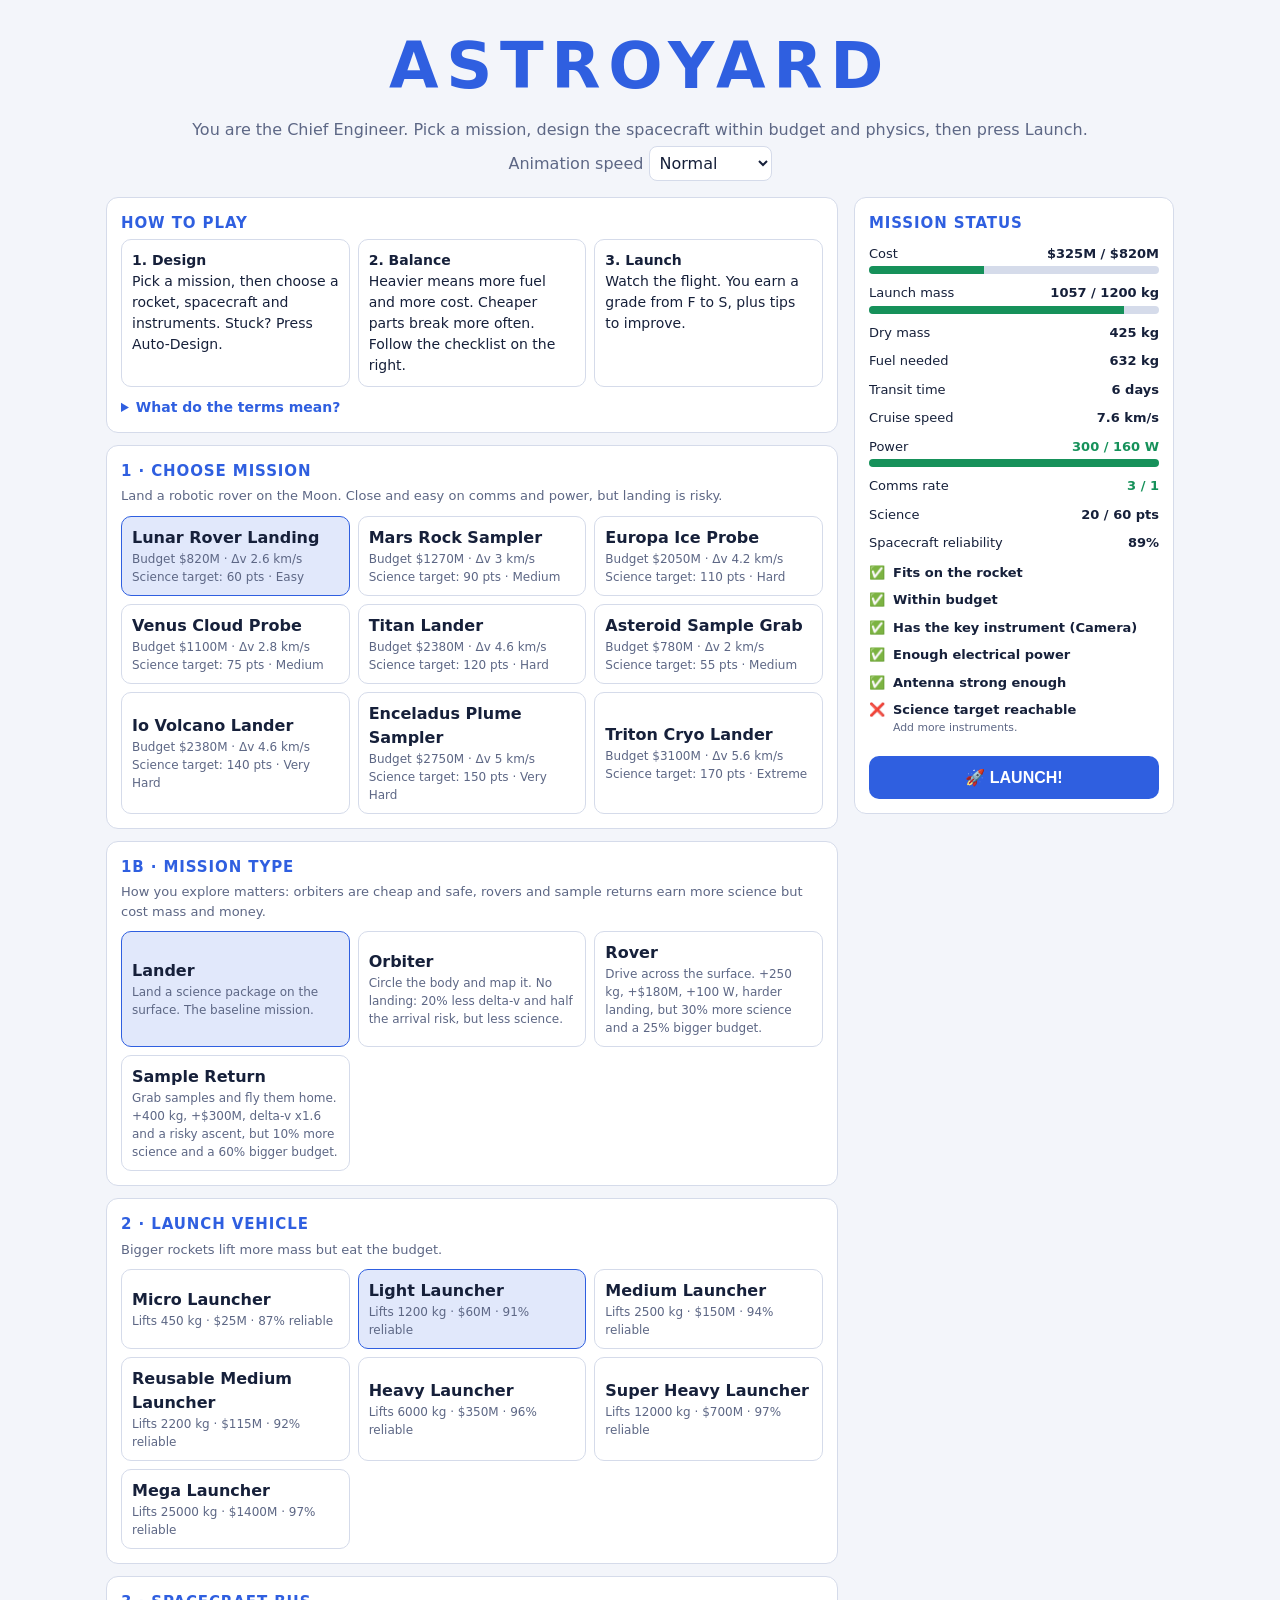
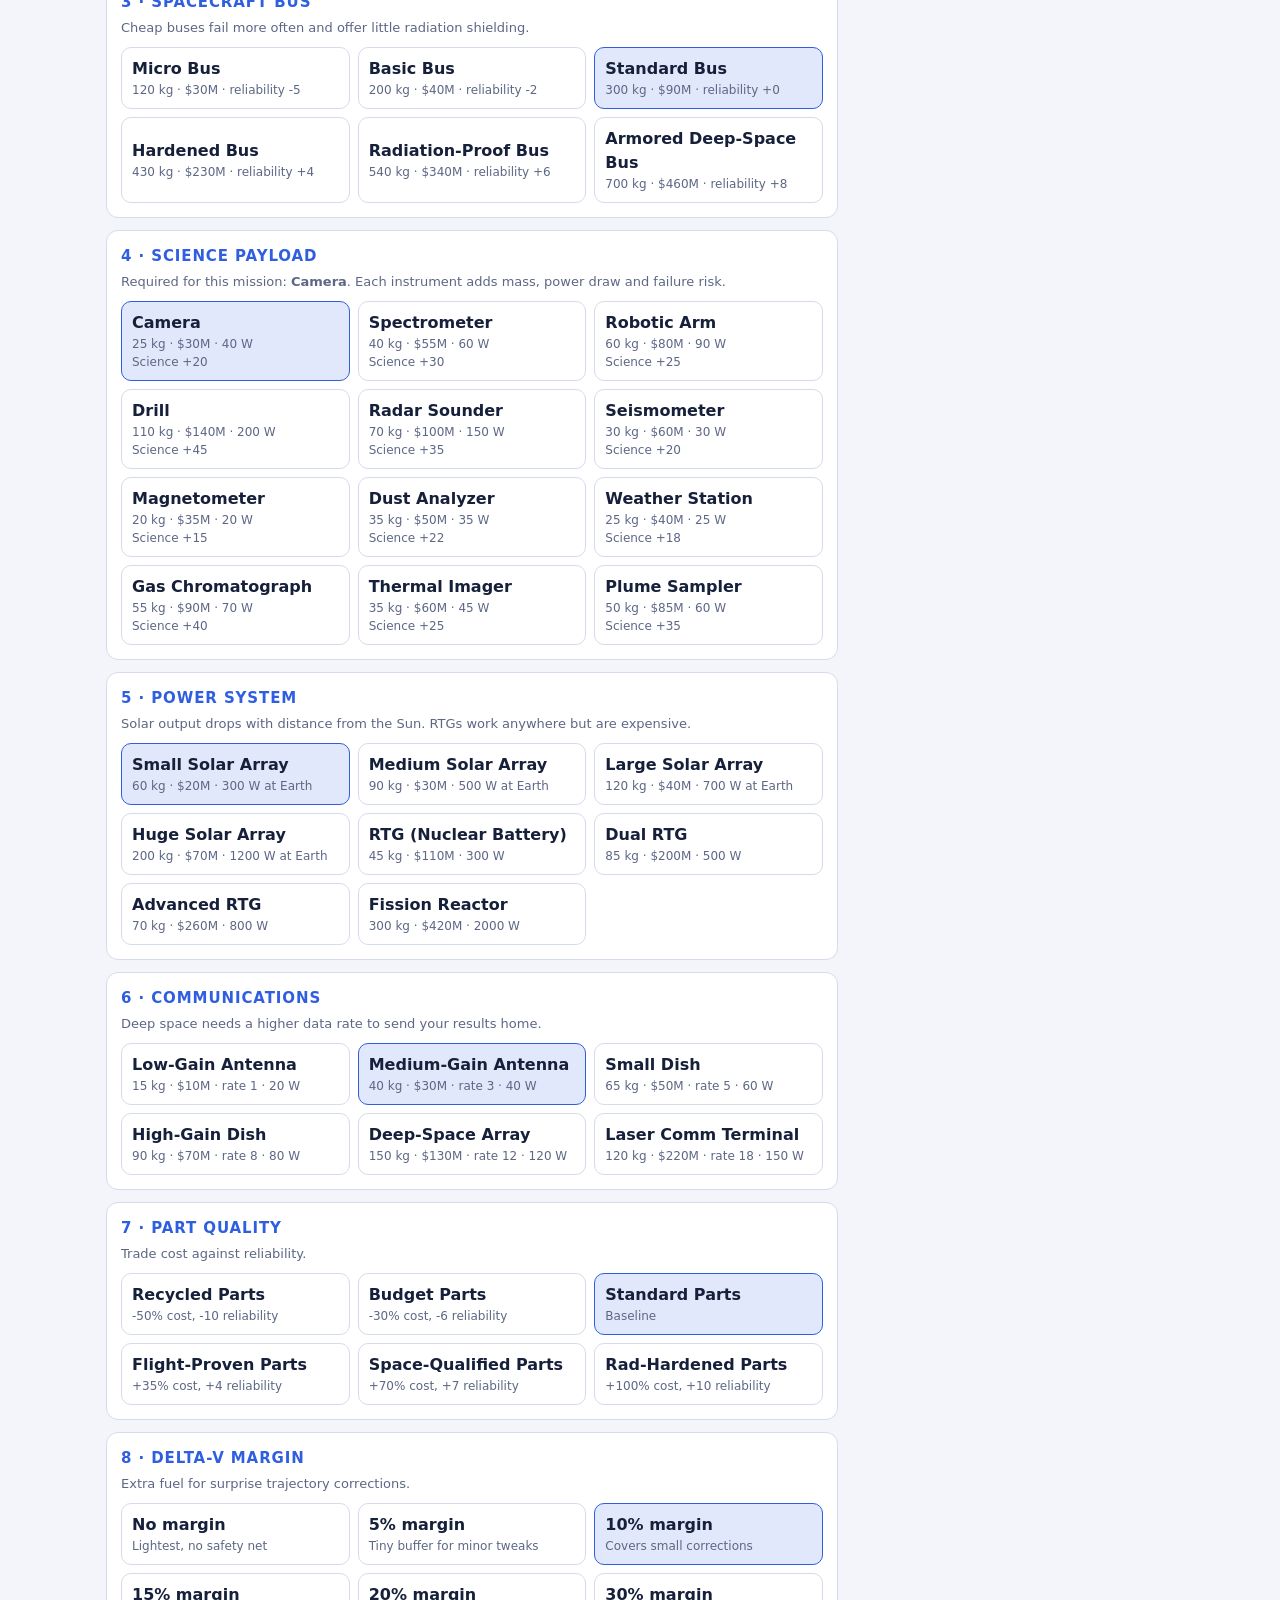
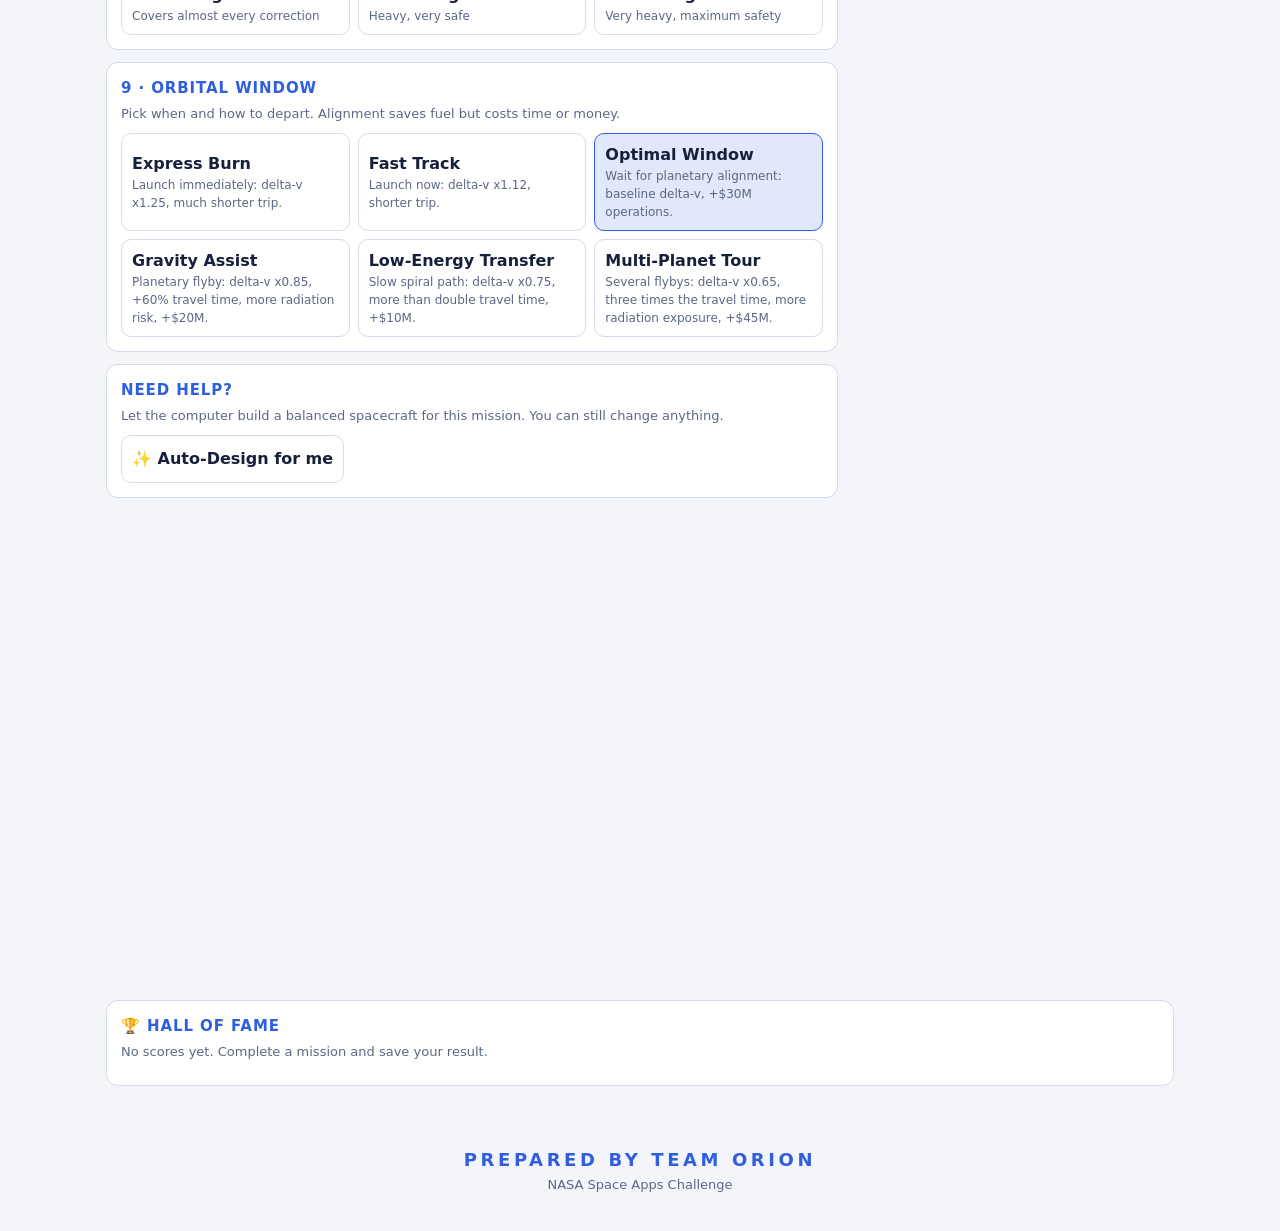
==== commit b9f55875: "Change header title from 'SPACE MISSION' to 'ASTROYARD'" ====
--- a/index.html
+++ b/index.html
@@ -50,7 +50,7 @@
 @media(max-width:480px){h1{font-size:clamp(24px,8vw,34px);letter-spacing:.06em}header{padding:14px 10px 4px}.opts{grid-template-columns:repeat(2,minmax(0,1fr))}.o{padding:8px}.o small{font-size:11px}}
 .tips{text-align:left;margin-top:12px;font-size:14px}.tips p{margin:5px 0}
 </style></head><body>
-<header><h1>SPACE MISSION</h1>
+<header><h1>ASTROYARD</h1>
 <p class="sub">You are the Chief Engineer. Pick a mission, design the spacecraft within budget and physics, then press Launch.</p><p class="sub"><label>Animation speed <select id="spd"><option value="1">Normal</option><option value="2">Fast</option><option value="6">Skip ahead</option></select></label></p></header>
 <main><div id="left"></div>
 <div class="panel" id="side"><section id="pan"><h2 id="ph">Mission Status</h2><div id="stats"></div><div id="warns"></div>
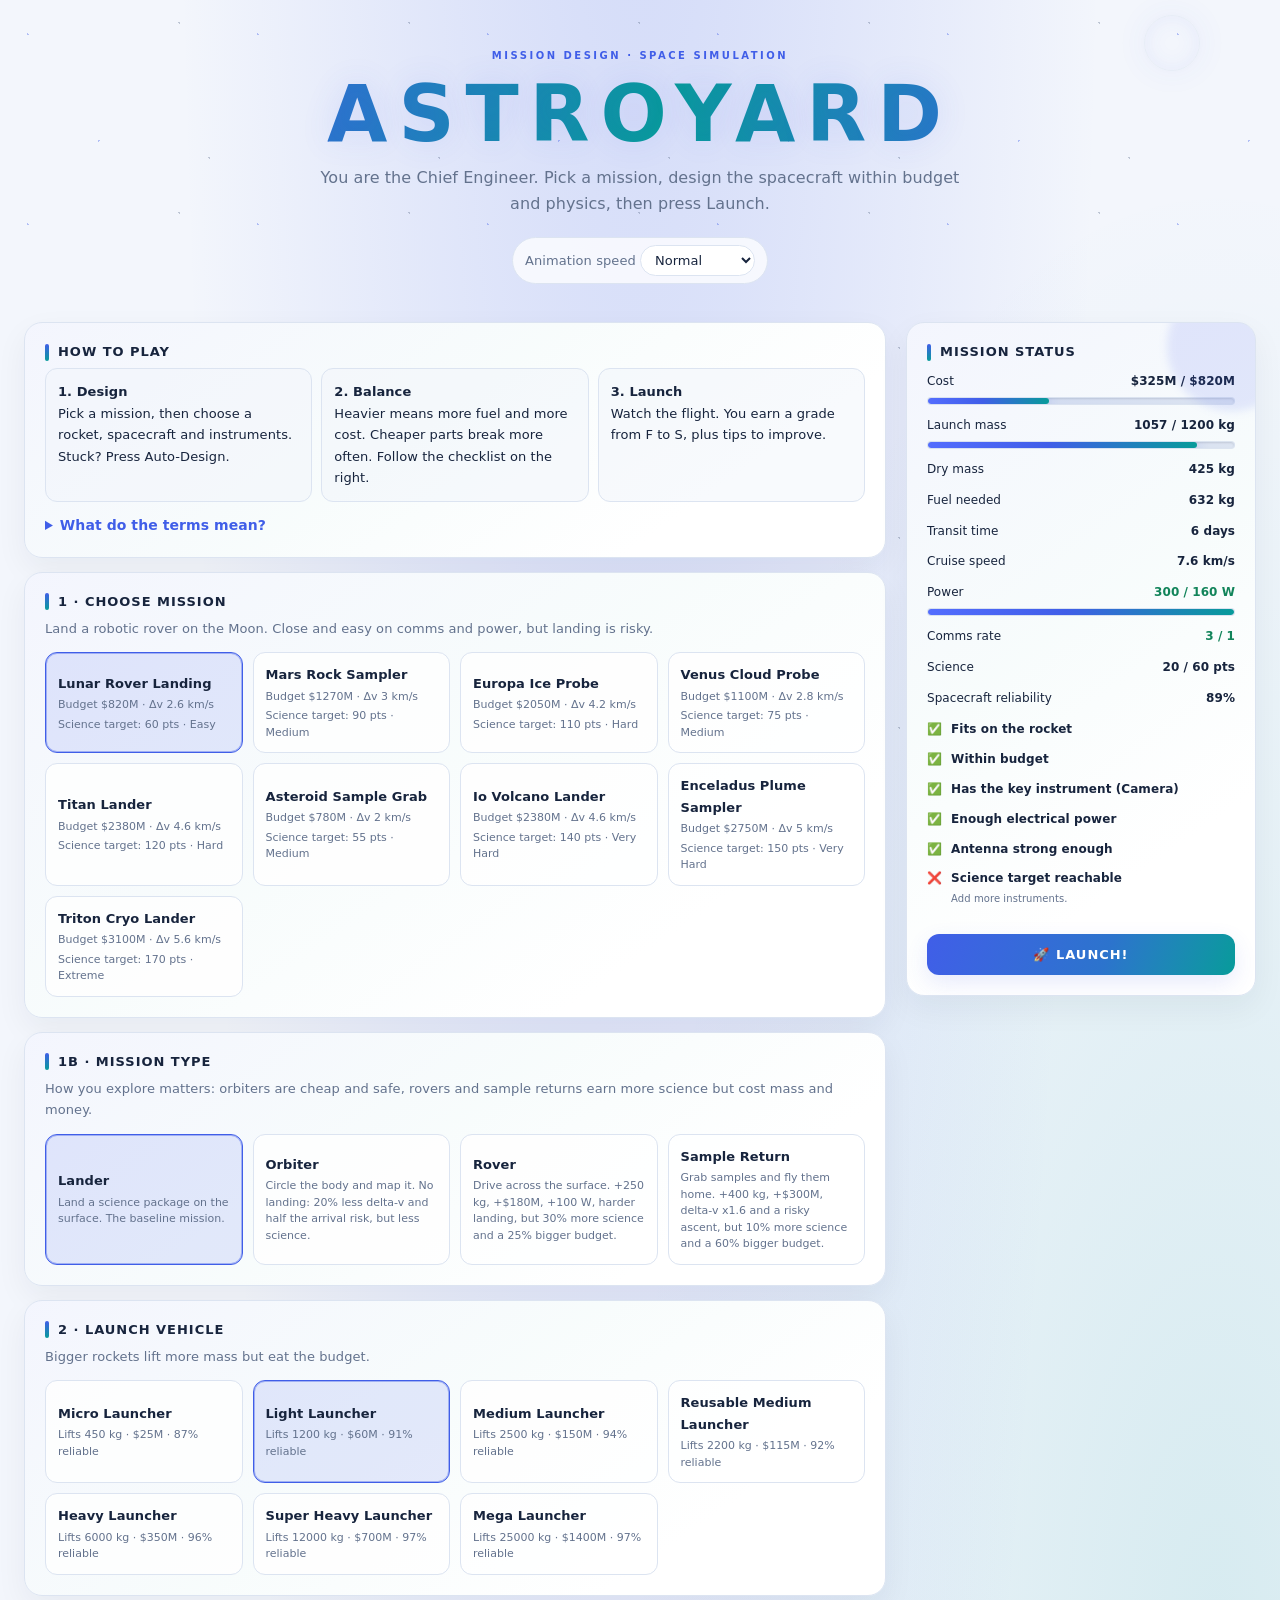
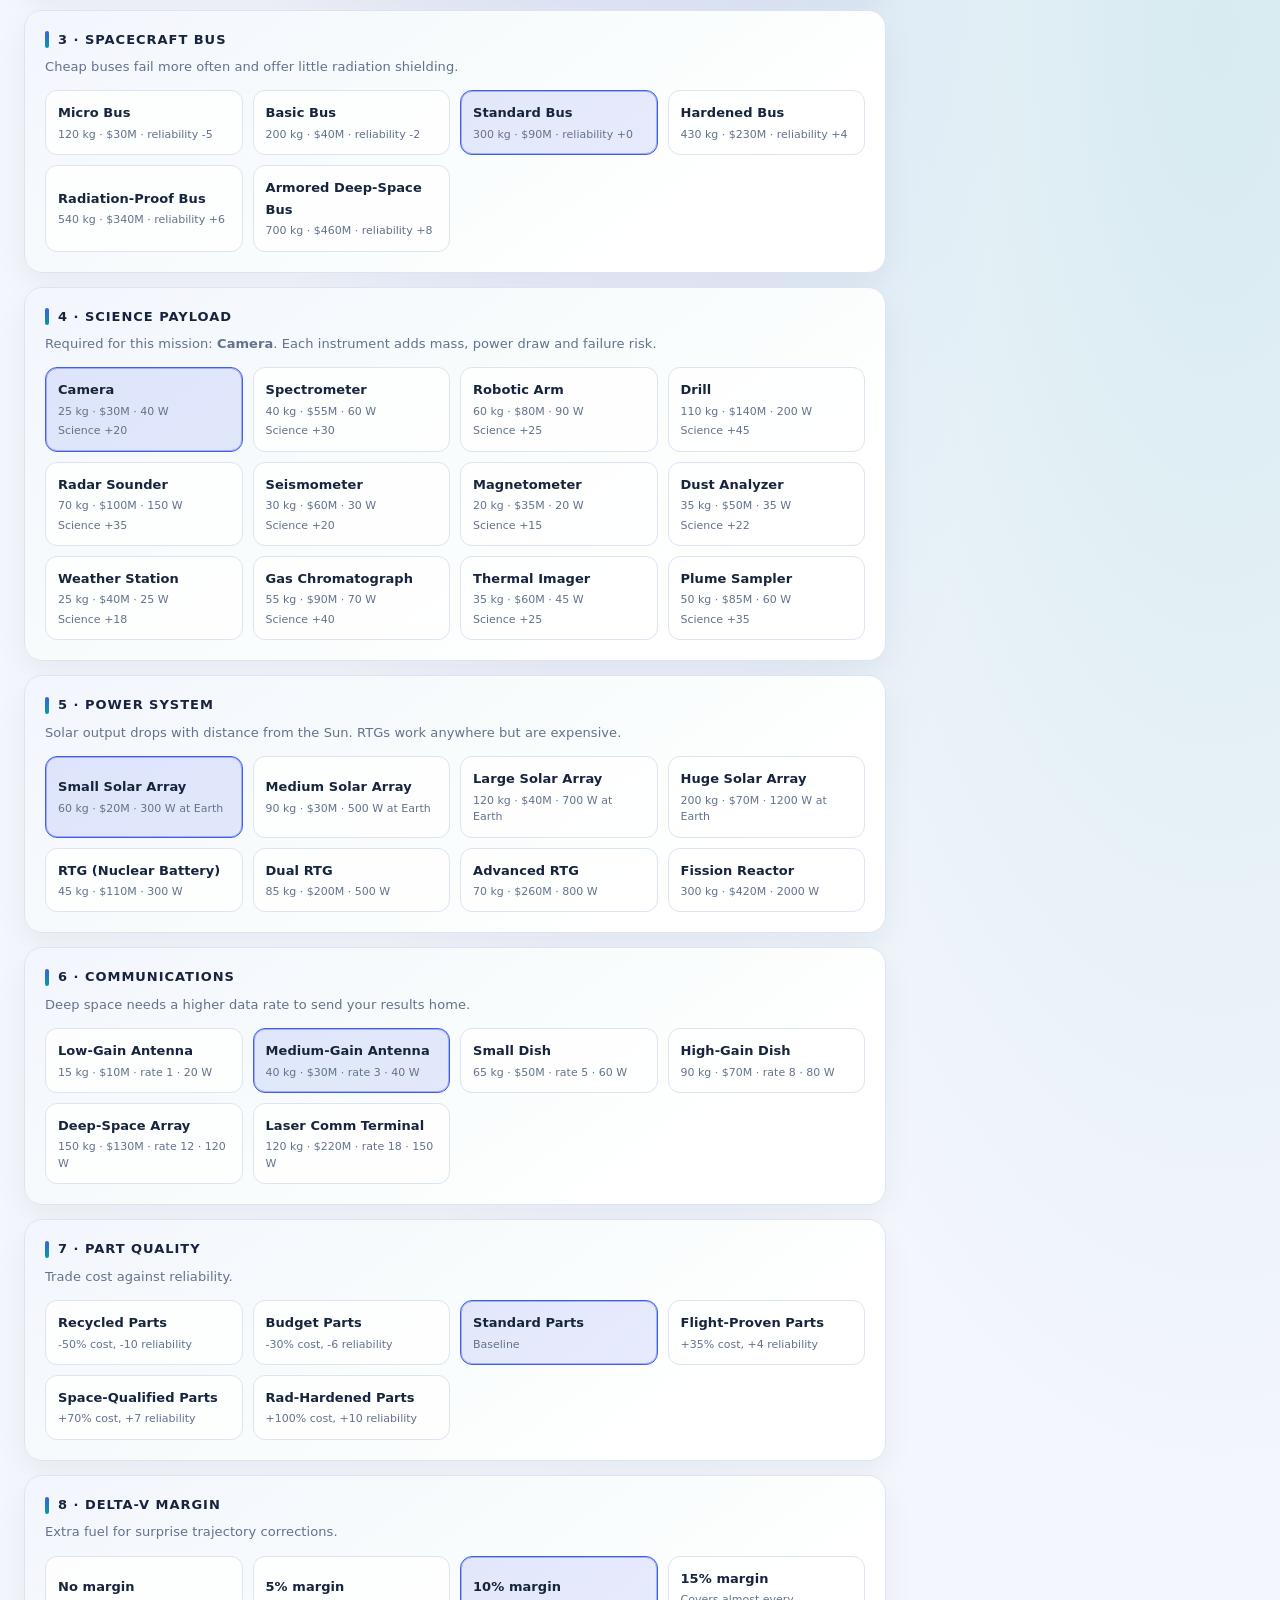
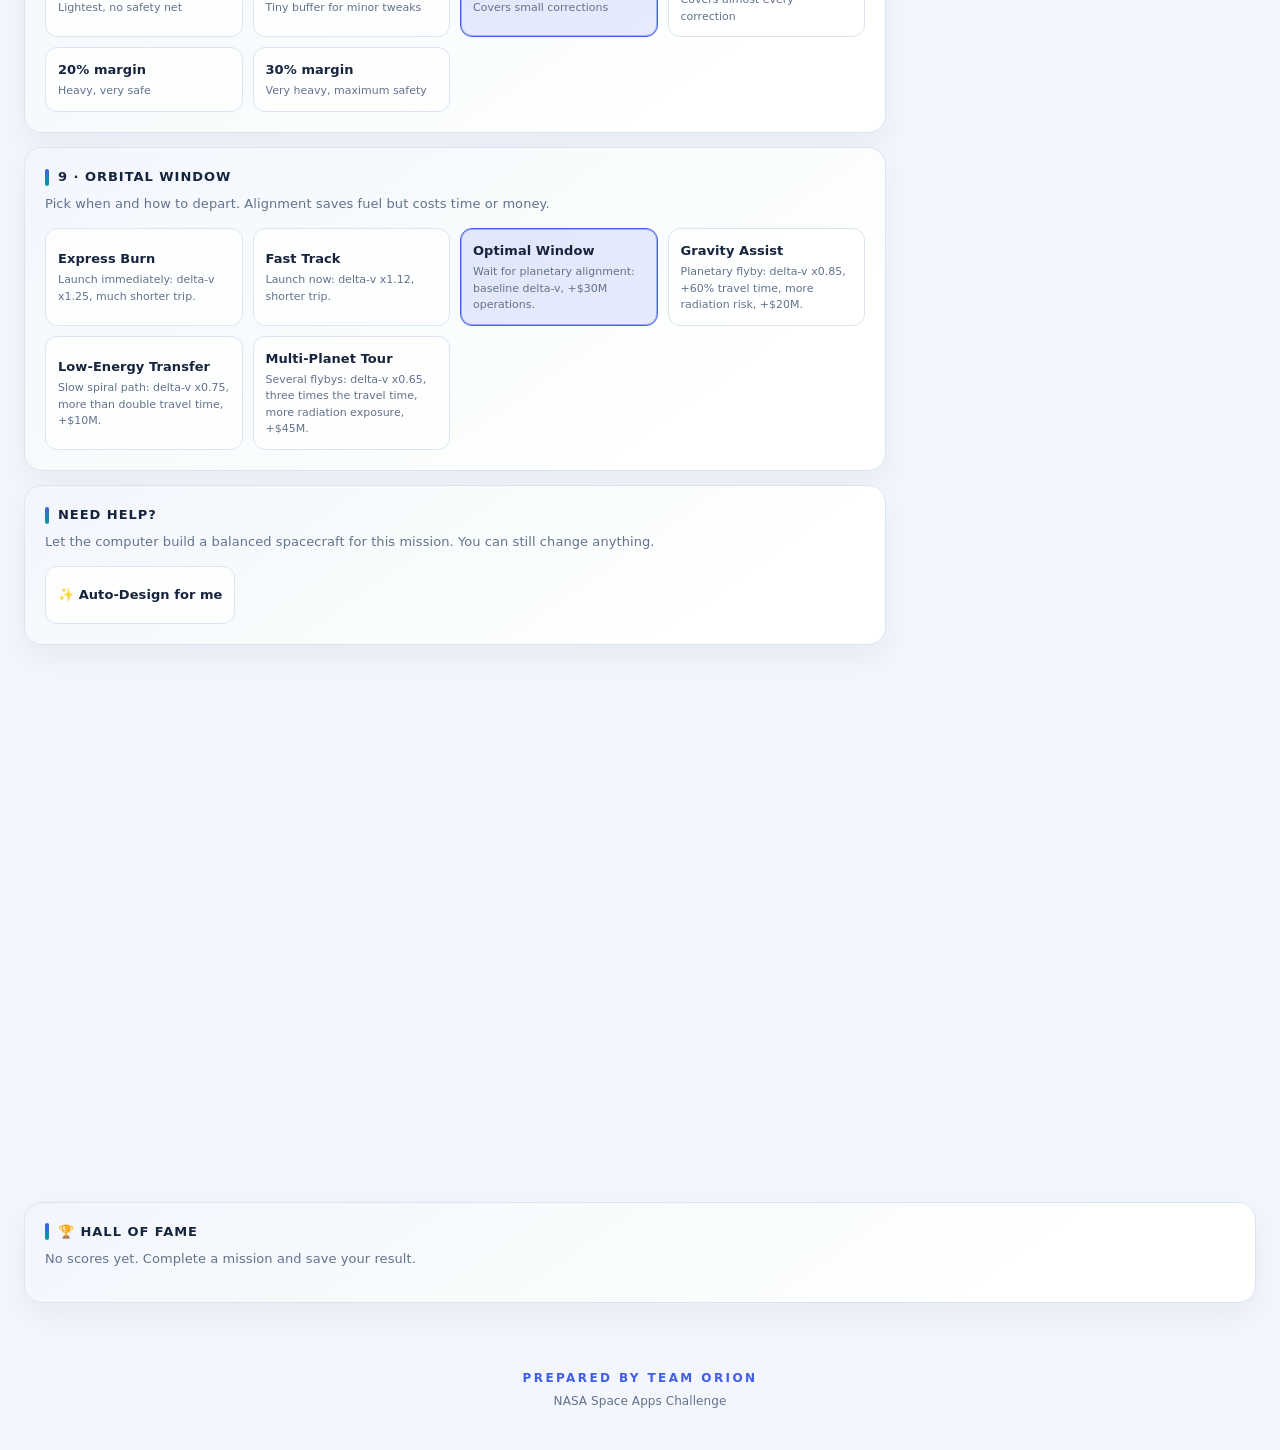
==== commit 7834ac56: "Add files via upload" ====
--- a/index.html
+++ b/index.html
@@ -1,318 +1,16 @@
-<!DOCTYPE html>
-<html lang="en"><head><meta charset="utf-8">
-<meta name="viewport" content="width=device-width, initial-scale=1, viewport-fit=cover">
-<title>Orion - Space Mission Design & Simulation</title>
-<meta name="description" content="An interactive space mission simulation game focusing on orbital mechanics, payload capacities, budget, and power management.">
-<style>
-:root{box-sizing:border-box;padding-top:env(safe-area-inset-top,0px);padding-bottom:env(safe-area-inset-bottom,0px);--bg:#f3f5fa;--card:#fff;--ink:#16203a;--mut:#5d6785;--line:#d5dbea;--acc:#2f5fe0;--ok:#16915a;--bad:#d23a3a;--warn:#c88a0a}
-@media(prefers-color-scheme:dark){:root:not([data-theme="light"]){--bg:#070b18;--card:#10172c;--ink:#e6ebfa;--mut:#8e9bc0;--line:#25304f;--acc:#6b93ff;--ok:#3ddc97;--bad:#ff6b6b;--warn:#f5b942}}
-:root[data-theme="dark"]{--bg:#070b18;--card:#10172c;--ink:#e6ebfa;--mut:#8e9bc0;--line:#25304f;--acc:#6b93ff;--ok:#3ddc97;--bad:#ff6b6b;--warn:#f5b942}
-html{scroll-padding-top:env(safe-area-inset-top,0px)}
-*{box-sizing:border-box}
-body{margin:0;background:var(--bg);color:var(--ink);font:16px/1.5 system-ui,-apple-system,"Segoe UI",Roboto,sans-serif}
-header{padding:18px 16px 6px;max-width:1100px;margin:auto}
-h1{margin:0;font-size:clamp(34px,7vw,64px);text-align:center;letter-spacing:.12em;font-weight:800;color:var(--acc)}header .sub{text-align:center}
-.sub{color:var(--mut);margin:4px 0 0}
-main{max-width:1100px;margin:auto;padding:10px 16px 40px;display:grid;grid-template-columns:1fr 320px;gap:16px}
-@media(max-width:820px){main{grid-template-columns:1fr}}
-section{background:var(--card);border:1px solid var(--line);border-radius:12px;padding:14px;margin-bottom:12px}
-h2{font-size:15px;margin:0 0 4px;text-transform:uppercase;letter-spacing:.06em;color:var(--acc)}
-.hint{color:var(--mut);font-size:13px;margin:0 0 10px}
-.opts{display:grid;grid-template-columns:repeat(auto-fill,minmax(190px,1fr));gap:8px}
-.o{border:1.5px solid var(--line);border-radius:10px;padding:9px 10px;cursor:pointer;background:transparent;color:var(--ink);text-align:left;font:inherit}
-.o:hover{border-color:var(--acc)}.o.sel{border-color:var(--acc);background:color-mix(in srgb,var(--acc) 14%,transparent)}
-.o b{display:block}.o small{color:var(--mut);display:block;font-size:12px}
-.panel{position:sticky;top:10px;align-self:start}
-.row{display:flex;justify-content:space-between;font-size:13px;margin-top:9px}
-.bar{height:8px;border-radius:5px;background:var(--line);overflow:hidden;margin-top:3px}
-.bar i{display:block;height:100%;background:var(--ok);width:0;transition:width .3s}
-.bar.over i{background:var(--bad)}
-.warn{font-size:13px;color:var(--warn);margin:6px 0 0}
-.bad{color:var(--bad)}.good{color:var(--ok)}
-button.go{width:100%;margin-top:12px;padding:12px;border:0;border-radius:10px;background:var(--acc);color:#fff;font-size:16px;font-weight:700;cursor:pointer}
-button.go:disabled{opacity:.4;cursor:not-allowed}
-#log{font:13px/1.5 ui-monospace,Menlo,Consolas,monospace;max-height:300px;overflow:auto}
-#log p{margin:3px 0}
-.card{text-align:center}.grade{font-size:72px;font-weight:800;line-height:1}
-table{width:100%;border-collapse:collapse;font-size:14px;margin-top:10px;text-align:left}td{padding:5px 2px;border-top:1px solid var(--line)}td:last-child{text-align:right;font-weight:600}
-.o{min-height:48px}button:focus-visible,input:focus-visible,select:focus-visible,summary:focus-visible{outline:3px solid var(--acc);outline-offset:2px}
-select{padding:6px;border-radius:8px;border:1px solid var(--line);background:var(--card);color:var(--ink);font:inherit}
-.how{display:grid;grid-template-columns:repeat(auto-fit,minmax(200px,1fr));gap:8px}.how div{border:1px solid var(--line);border-radius:10px;padding:10px;font-size:14px}
-details{margin-top:10px;font-size:14px}summary{cursor:pointer;color:var(--acc);font-weight:600}dt{font-weight:700;margin-top:6px}dd{margin:0;color:var(--mut)}
-.ck{list-style:none;padding:0;margin:10px 0 0}.ck li{display:flex;gap:8px;margin:8px 0;font-size:13px}.ck small{display:block;color:var(--mut)}
-.steps{display:flex;gap:6px;list-style:none;padding:0;margin:0 0 8px}.steps li{flex:1;text-align:center;font-size:12px;font-weight:700;padding:5px 2px;border-bottom:4px solid var(--line);color:var(--mut)}
-.steps .on{border-color:var(--acc);color:var(--ink)}.steps .ok{border-color:var(--ok);color:var(--ok)}.steps .fail{border-color:var(--bad);color:var(--bad)}
-#pan.docked{display:grid;grid-template-columns:1fr 1fr;gap:0 24px;margin:0}#pan.docked h2,#pan.docked button.go{grid-column:1/-1}#pan.docked .ck{margin-top:0}#pan.docked button.go{max-width:320px;justify-self:center}
-@media(max-width:820px){#pan.docked{grid-template-columns:1fr}}
-footer{max-width:1100px;margin:0 auto;padding:8px 16px 36px;text-align:center}footer b{display:block;font-size:18px;letter-spacing:.2em;color:var(--acc)}footer span{display:block;color:var(--mut);font-size:13px;margin-top:2px}
-#mbar{display:none}
-@media(max-width:820px){body{padding-bottom:66px}#mbar{display:flex;position:fixed;left:0;right:0;bottom:0;z-index:20;gap:10px;align-items:center;justify-content:space-between;padding:8px 14px calc(8px + env(safe-area-inset-bottom,0px));background:var(--card);border-top:1px solid var(--line);font-size:13px}#mbar button{border:0;border-radius:8px;background:var(--acc);color:#fff;font:inherit;font-weight:700;padding:9px 16px;cursor:pointer}main{padding:8px 10px 24px}section{padding:12px}.panel{position:static}}
-@media(max-width:480px){h1{font-size:clamp(24px,8vw,34px);letter-spacing:.06em}header{padding:14px 10px 4px}.opts{grid-template-columns:repeat(2,minmax(0,1fr))}.o{padding:8px}.o small{font-size:11px}}
-.tips{text-align:left;margin-top:12px;font-size:14px}.tips p{margin:5px 0}
-</style></head><body>
-<header><h1>ASTROYARD</h1>
-<p class="sub">You are the Chief Engineer. Pick a mission, design the spacecraft within budget and physics, then press Launch.</p><p class="sub"><label>Animation speed <select id="spd"><option value="1">Normal</option><option value="2">Fast</option><option value="6">Skip ahead</option></select></label></p></header>
-<main><div id="left"></div>
-<div class="panel" id="side"><section id="pan"><h2 id="ph">Mission Status</h2><div id="stats"></div><div id="warns"></div>
-<button class="go" id="go">🚀 LAUNCH!</button></section></div>
-<div id="dock" style="grid-column:1/-1"></div><div id="out" style="grid-column:1/-1"></div><div id="hs" style="grid-column:1/-1"></div></main>
-<footer><b>PREPARED BY TEAM ORION</b><span>NASA Space Apps Challenge</span></footer>
-<div id="mbar"></div>
-<script>
-const $=id=>document.getElementById(id);
-const M={
-moon:{n:'Lunar Rover Landing',d:'Land a robotic rover on the Moon. Close and easy on comms and power, but landing is risky.',budget:820,dv:2.6,sun:1,need:1,target:60,req:['cam'],reqT:'Camera',days:5,rad:.1,col:'#b9b9b9'},
-mars:{n:'Mars Rock Sampler',d:'Reach Mars and analyse rock. Needs a sampling tool, a decent antenna and a lot of delta-v.',budget:1270,dv:3.0,sun:.43,need:3,target:90,req:['arm','drill'],reqT:'Robotic Arm or Drill',days:210,rad:.25,col:'#c1440e'},
-europa:{n:'Europa Ice Probe',d:'Explore Jupiter\u2019s icy moon. Sunlight is 4% of Earth\u2019s, data rates are tough, radiation is brutal.',budget:2050,dv:4.2,sun:.04,need:6,target:110,req:['radar'],reqT:'Radar Sounder',days:2200,rad:.7,col:'#9ec5d6'},
-venus:{n:'Venus Cloud Probe',d:'Study the acid clouds of Venus. Sunlight is strong so solar power is great, but the cloud-top entry is demanding.',budget:1100,dv:2.8,sun:1.9,need:2,target:75,req:['spec'],reqT:'Spectrometer',days:150,rad:.15,col:'#e3b45c'},
-titan:{n:'Titan Lander',d:'Land on Saturn\u2019s hazy moon. Almost no sunlight, enormous distance and a very expensive delta-v bill.',budget:2380,dv:4.6,sun:.01,need:7,target:120,req:['spec'],reqT:'Spectrometer',days:2600,rad:.2,col:'#d9a441'},
-asteroid:{n:'Asteroid Sample Grab',d:'Touch down on a small asteroid and grab a sample. Cheap and low gravity, but faint sunlight and a tight power budget.',budget:780,dv:2.0,sun:.35,need:2,target:55,req:['arm','drill'],reqT:'Robotic Arm or Drill',days:400,rad:.2,col:'#8b7d6b'},
-io:{n:'Io Volcano Lander',d:'Land on Jupiter\u2019s volcanic moon. Searing radiation, almost no sunlight and violent terrain. Thermal imaging or spectroscopy is essential.',budget:2380,dv:4.6,sun:.04,need:8,target:140,req:['therm','spec'],reqT:'Thermal Imager or Spectrometer',days:2300,rad:.95,col:'#e0c050'},
-enceladus:{n:'Enceladus Plume Sampler',d:'Fly through the geysers of Saturn\u2019s ice moon and taste the ocean below. Very far away, almost no power, delicate science.',budget:2750,dv:5.0,sun:.011,need:9,target:150,req:['plume','gc'],reqT:'Plume Sampler or Gas Chromatograph',days:2700,rad:.15,col:'#e8f2f8'},
-triton:{n:'Triton Cryo Lander',d:'The most distant mission yet: Neptune\u2019s frozen moon. Enormous delta-v, no sunlight and a painfully slow data link.',budget:3100,dv:5.6,sun:.001,need:11,target:170,req:['radar','seis'],reqT:'Radar Sounder or Seismometer',days:4000,rad:.2,col:'#c9d6e8'}};
-const L=[{n:'Micro Launcher',cap:450,c:25,r:87},{n:'Light Launcher',cap:1200,c:60,r:91},{n:'Medium Launcher',cap:2500,c:150,r:94},{n:'Reusable Medium Launcher',cap:2200,c:115,r:92},{n:'Heavy Launcher',cap:6000,c:350,r:96},{n:'Super Heavy Launcher',cap:12000,c:700,r:97},{n:'Mega Launcher',cap:25000,c:1400,r:97}];
-const B=[{n:'Micro Bus',m:120,c:30,r:-5,sh:0},{n:'Basic Bus',m:200,c:40,r:-2,sh:.1},{n:'Standard Bus',m:300,c:90,r:0,sh:.3},{n:'Hardened Bus',m:430,c:230,r:4,sh:.8},{n:'Radiation-Proof Bus',m:540,c:340,r:6,sh:1},{n:'Armored Deep-Space Bus',m:700,c:460,r:8,sh:1}];
-const P=[{n:'Small Solar Array',m:60,c:20,w:300,rtg:0},{n:'Medium Solar Array',m:90,c:30,w:500,rtg:0},{n:'Large Solar Array',m:120,c:40,w:700,rtg:0},{n:'Huge Solar Array',m:200,c:70,w:1200,rtg:0},{n:'RTG (Nuclear Battery)',m:45,c:110,w:300,rtg:1},{n:'Dual RTG',m:85,c:200,w:500,rtg:1},{n:'Advanced RTG',m:70,c:260,w:800,rtg:1},{n:'Fission Reactor',m:300,c:420,w:2000,rtg:1}];
-const C=[{n:'Low-Gain Antenna',m:15,c:10,rate:1,d:20},{n:'Medium-Gain Antenna',m:40,c:30,rate:3,d:40},{n:'Small Dish',m:65,c:50,rate:5,d:60},{n:'High-Gain Dish',m:90,c:70,rate:8,d:80},{n:'Deep-Space Array',m:150,c:130,rate:12,d:120},{n:'Laser Comm Terminal',m:120,c:220,rate:18,d:150}];
-const I={cam:{n:'Camera',m:25,c:30,s:20,d:40},spec:{n:'Spectrometer',m:40,c:55,s:30,d:60},arm:{n:'Robotic Arm',m:60,c:80,s:25,d:90},drill:{n:'Drill',m:110,c:140,s:45,d:200},radar:{n:'Radar Sounder',m:70,c:100,s:35,d:150},seis:{n:'Seismometer',m:30,c:60,s:20,d:30},mag:{n:'Magnetometer',m:20,c:35,s:15,d:20},dust:{n:'Dust Analyzer',m:35,c:50,s:22,d:35},wx:{n:'Weather Station',m:25,c:40,s:18,d:25},gc:{n:'Gas Chromatograph',m:55,c:90,s:40,d:70},therm:{n:'Thermal Imager',m:35,c:60,s:25,d:45},plume:{n:'Plume Sampler',m:50,c:85,s:35,d:60}};
-const G=[{n:'Recycled Parts',c:.5,r:-10,t:'-50% cost, -10 reliability'},{n:'Budget Parts',c:.7,r:-6,t:'-30% cost, -6 reliability'},{n:'Standard Parts',c:1,r:0,t:'Baseline'},{n:'Flight-Proven Parts',c:1.35,r:4,t:'+35% cost, +4 reliability'},{n:'Space-Qualified Parts',c:1.7,r:7,t:'+70% cost, +7 reliability'},{n:'Rad-Hardened Parts',c:2,r:10,t:'+100% cost, +10 reliability'}];
-const MG=[{n:'No margin',v:0,t:'Lightest, no safety net'},{n:'5% margin',v:.05,t:'Tiny buffer for minor tweaks'},{n:'10% margin',v:.1,t:'Covers small corrections'},{n:'15% margin',v:.15,t:'Covers almost every correction'},{n:'20% margin',v:.2,t:'Heavy, very safe'},{n:'30% margin',v:.3,t:'Very heavy, maximum safety'}];
-const WN=[{n:'Express Burn',dv:1.25,c:0,t:.6,d:'Launch immediately: delta-v x1.25, much shorter trip.'},{n:'Fast Track',dv:1.12,c:0,t:.8,d:'Launch now: delta-v x1.12, shorter trip.'},{n:'Optimal Window',dv:1,c:30,t:1,d:'Wait for planetary alignment: baseline delta-v, +$30M operations.'},{n:'Gravity Assist',dv:.85,c:20,t:1.6,d:'Planetary flyby: delta-v x0.85, +60% travel time, more radiation risk, +$20M.'},{n:'Low-Energy Transfer',dv:.75,c:10,t:2.2,d:'Slow spiral path: delta-v x0.75, more than double travel time, +$10M.'},{n:'Multi-Planet Tour',dv:.65,c:45,t:3,d:'Several flybys: delta-v x0.65, three times the travel time, more radiation exposure, +$45M.'}];
-const S={w:2,m:'moon',g:2,l:1,b:2,p:0,c:1,mg:2,t:0,i:new Set(['cam']),busy:false};
-const clamp=(x,a,b)=>Math.max(a,Math.min(b,x));
-function calc(){const ty=TY[S.t],m=Object.assign({},M[S.m],{target:Math.round(M[S.m].target*ty.tg),budget:Math.round(M[S.m].budget*ty.bg)}),g=G[S.g],b=B[S.b],p=P[S.p],c=C[S.c],ins=[...S.i].map(k=>I[k]);
-const dry=ty.m+b.m+p.m+c.m+ins.reduce((a,x)=>a+x.m,0),dv=m.dv*ty.dv*WN[S.w].dv*(1+MG[S.mg].v),fuel=dry*(Math.exp(dv/3.14)-1),wet=dry+fuel,sf=clamp(.75+.45*Math.max(0,(L[S.l].cap-wet)/L[S.l].cap)+.8*MG[S.mg].v-.15*Math.min(1,dry/1500),.6,1.5);
-const cost=L[S.l].c+ty.c+g.c*(b.c+p.c+c.c+ins.reduce((a,x)=>a+x.c,0))+fuel*.04+40+m.days*WN[S.w].t*.012+WN[S.w].c;
-const rel=clamp(90+b.r+g.r-.8*ins.length,40,99),avail=p.rtg?p.w:p.w*m.sun,need=80+ty.w+c.d+ins.reduce((a,x)=>a+x.d,0);
-const sci=ins.reduce((a,x)=>a+x.s,0),hasReq=m.req.some(k=>S.i.has(k));
-return{sf,days:m.days*WN[S.w].t/sf,m,g,b,p,c,ins,dry,fuel,wet,cost,rel,avail,need,sci,hasReq,cap:L[S.l].cap,okMass:wet<=L[S.l].cap,okBud:cost<=m.budget}}
-function grp(title,hint,items,key,fmt){return `<section><h2>${title}</h2><p class="hint">${hint}</p><div class="opts">`+items.map((x,i)=>`<button class="o ${S[key]===i?'sel':''}" data-f="${key}${i}" aria-pressed="${S[key]===i}" onclick="S.${key}=${i};draw()"><b>${x.n}</b><small>${fmt(x)}</small></button>`).join('')+'</div></section>'}
-function draw(){const m=M[S.m],fa=document.activeElement&&document.activeElement.dataset?document.activeElement.dataset.f:null;
-let h=HOW+`<section><h2>1 · Choose Mission</h2><p class="hint">${m.d}</p><div class="opts">`+Object.entries(M).map(([k,x])=>`<button class="o ${S.m===k?'sel':''}" data-f="m${k}" aria-pressed="${S.m===k}" onclick="pick('${k}')"><b>${x.n}</b><small>Budget $${x.budget}M · Δv ${x.dv} km/s</small><small>Science target: ${x.target} pts · ${DIF[k]}</small></button>`).join('')+'</div></section>';
-h+=grp('1b · Mission Type','How you explore matters: orbiters are cheap and safe, rovers and sample returns earn more science but cost mass and money.',TY,'t',x=>x.d);
-h+=grp('2 · Launch Vehicle','Bigger rockets lift more mass but eat the budget.',L,'l',x=>`Lifts ${x.cap} kg · $${x.c}M · ${x.r}% reliable`);
-h+=grp('3 · Spacecraft Bus','Cheap buses fail more often and offer little radiation shielding.',B,'b',x=>`${x.m} kg · $${x.c}M · reliability ${x.r>=0?'+':''}${x.r}`);
-h+=`<section><h2>4 · Science Payload</h2><p class="hint">Required for this mission: <b>${m.reqT}</b>. Each instrument adds mass, power draw and failure risk.</p><div class="opts">`+Object.entries(I).map(([k,x])=>`<button class="o ${S.i.has(k)?'sel':''}" data-f="i${k}" aria-pressed="${S.i.has(k)}" onclick="tog('${k}')"><b>${x.n}</b><small>${x.m} kg · $${x.c}M · ${x.d} W</small><small>Science +${x.s}</small></button>`).join('')+'</div></section>';
-h+=grp('5 · Power System','Solar output drops with distance from the Sun. RTGs work anywhere but are expensive.',P,'p',x=>`${x.m} kg · $${x.c}M · ${x.w} W${x.rtg?'':' at Earth'}`);
-h+=grp('6 · Communications','Deep space needs a higher data rate to send your results home.',C,'c',x=>`${x.m} kg · $${x.c}M · rate ${x.rate} · ${x.d} W`);
-h+=grp('7 · Part Quality','Trade cost against reliability.',G,'g',x=>x.t);
-h+=grp('8 · Delta-v Margin','Extra fuel for surprise trajectory corrections.',MG,'mg',x=>x.t);
-h+=grp('9 · Orbital Window','Pick when and how to depart. Alignment saves fuel but costs time or money.',WN,'w',x=>x.d);
-h+=AUTO();
-$('left').innerHTML=h;
-const k=calc(),bar=(v,mx,bad)=>`<div class="bar ${bad?'over':''}"><i style="width:${clamp(v/mx*100,0,100)}%"></i></div>`;
-$('stats').innerHTML=`<div class="row"><span>Cost</span><b class="${k.okBud?'':'bad'}">$${k.cost.toFixed(0)}M / $${k.m.budget}M</b></div>${bar(k.cost,k.m.budget,!k.okBud)}
-<div class="row"><span>Launch mass</span><b class="${k.okMass?'':'bad'}">${k.wet.toFixed(0)} / ${k.cap} kg</b></div>${bar(k.wet,k.cap,!k.okMass)}
-<div class="row"><span>Dry mass</span><b>${k.dry.toFixed(0)} kg</b></div><div class="row"><span>Fuel needed</span><b>${k.fuel.toFixed(0)} kg</b></div><div class="row"><span>Transit time</span><b>${k.days>=365?(k.days/365).toFixed(1)+' yr':Math.round(k.days)+' days'}</b></div>
-<div class="row"><span>Cruise speed</span><b>${(9*k.sf/WN[S.w].t).toFixed(1)} km/s</b></div>
-<div class="row"><span>Power</span><b class="${k.avail>=k.need?'good':'bad'}">${k.avail.toFixed(0)} / ${k.need} W</b></div>${bar(k.avail,k.need,k.avail<k.need)}
-<div class="row"><span>Comms rate</span><b class="${k.c.rate>=k.m.need?'good':'bad'}">${k.c.rate} / ${k.m.need}</b></div>
-<div class="row"><span>Science</span><b>${k.sci} / ${k.m.target} pts</b></div>
-<div class="row"><span>Spacecraft reliability</span><b>${k.rel.toFixed(0)}%</b></div>`;
-const ck=[[k.okMass,'Fits on the rocket','Too heavy: pick a bigger launcher or remove equipment.'],[k.okBud,'Within budget','Over budget: choose cheaper parts or a smaller launcher.'],[k.hasReq,'Has the key instrument ('+k.m.reqT+')','Add: '+k.m.reqT+'.'],[k.avail>=k.need,'Enough electrical power','Add a bigger solar array or an RTG.'],[k.c.rate>=k.m.need,'Antenna strong enough','Weak antenna: some data will be lost.'],[k.sci>=k.m.target,'Science target reachable','Add more instruments.']];
-$('warns').innerHTML='<ul class="ck">'+ck.map(c=>`<li><span aria-hidden="true">${c[0]?'✅':'❌'}</span><span><b>${c[1]}</b>${c[0]?'':'<small>'+c[2]+'</small>'}</span></li>`).join('')+'</ul>';
-$('go').disabled=S.busy||!k.okMass||!k.okBud;$('go').textContent=!k.okMass?'Too heavy to launch':!k.okBud?'Over budget':'🚀 LAUNCH!';
-if(fa){const e=document.querySelector('[data-f="'+fa+'"]');if(e)e.focus({preventScroll:true})}}
-function pick(k){AM='';S.m=k;S.i=new Set(M[k].req.slice(0,1));$('out').innerHTML='';draw()}
-function tog(k){S.i.has(k)?S.i.delete(k):S.i.add(k);draw()}
-const spd=()=>+$('spd').value||1;const sl=ms=>new Promise(r=>setTimeout(r,ms/spd()));
-$('go').onclick=async()=>{const k=calc(),m=k.m;S.busy=true;draw();
-$('out').innerHTML='<section><h2>Mission Control</h2><ol id="steps" class="steps" aria-label="Mission phases"><li>1 Launch</li><li>2 Cruise</li><li>3 Arrival</li><li>4 Science</li></ol><canvas id="cv" width="800" height="320" role="img" aria-label="Animation of your spacecraft flight" style="width:100%;height:auto;border-radius:10px;background:#04060f"></canvas><p id="cap" aria-live="polite" style="margin:8px 0 0"></p></section><section><h2>Mission Log</h2><div id="log" aria-live="polite" role="log"></div></section>';$('out').scrollIntoView({behavior:RM?'auto':'smooth',block:'start'});A.col=m.col;A.tn=S.m[0].toUpperCase()+S.m.slice(1);A.tr=S.m==='asteroid'?13:S.m==='moon'?20:26;A.days=k.days;A.parts=[];A.cause='';A.sm=1;A.oa=-2.2;A.rev=0;A.rv=0;A.lift=0;A.lifting=0;A.cs=clamp(k.sf/WN[S.w].t,.5,2.2);A.as=1+.5*Math.max(0,(k.cap-k.wet)/k.cap);A.ls=1+MG[S.mg].v;
-const log=(t,c)=>{const p=document.createElement('p');p.innerHTML=t;if(c)p.className=c;$('log').appendChild(p);$('log').scrollTop=1e9};
-const end=async(why,sci)=>{await sl(why==='Mission complete'?2200:4000);S.busy=false;draw();report(k,why,sci)};
-setPh('ascent');log('T-10 … ignition sequence start.');await sl(2700);
-if(Math.random()*100>L[S.l].r){A.cause=rnd(WHY.launch)+' (This launcher is '+L[S.l].r+'% reliable.)';setPh('boom');log('💥 The rocket failed during ascent. Payload lost.','bad');log('Cause: '+A.cause,'bad');return end('Launch failure',0)}
-log('✅ Liftoff! Atmosphere cleared, spacecraft in orbit.','good');await sl(1500);
-A.evb=1;setPh('cruise');log(`Trans-planetary injection burn complete (${WN[S.w].n}). Cruise: ~${Math.round(k.days)} days at ${(9*k.sf/WN[S.w].t).toFixed(1)} km/s.`);await sl(1100);
-let ins=[...S.i],pl=1,cl=1,lk=0,cd=1;
-let stop=false,doom=null;const esl=async ms=>{if(stop)throw'stop';await sl(ms);if(stop)throw'stop'},elog=(t,c)=>{if(stop)throw'stop';log(t,c)};
-const evs=(async()=>{try{if(Math.random()<1.3*m.rad*Math.sqrt(k.days/m.days)){A.stormT=420;elog('☢ Radiation storm hits the spacecraft!','warn');await esl(1600);
-if(Math.random()>k.b.sh&&ins.length){const lost=ins.splice(Math.floor(Math.random()*ins.length),1)[0];elog(`Shielding insufficient: the ${I[lost].n} was damaged.`,'bad')}else elog('Shielding held. No damage.','good');await esl(1600)}
-else{elog('Quiet space weather. Systems nominal.');await esl(800)}
-const extra=Math.random()*.15,mg=MG[S.mg].v;
-if(Math.random()<.5){elog(`🛠 Trajectory correction required (+${(extra*100).toFixed(0)}% Δv).`,'warn');await esl(900);
-if(extra>mg){elog('Fuel margin too small! Insertion is marginal.','bad');if(Math.random()<.5){A.cause='A +'+(extra*100).toFixed(0)+'% Δv correction was needed but the margin was only '+(mg*100).toFixed(0)+'%, so the tanks ran dry.';setPh('boom');elog('🔥 Out of fuel before arrival. Mission lost.','bad');elog('Cause: '+A.cause,'bad');doom='Fuel exhausted';return}}else elog('Correction burn done within margin.','good');await esl(900)}
-if(Math.random()<.4){A.metT=300;elog('Micrometeoroid swarm: minor hits, no critical damage.');await esl(1800)}
-if(Math.random()<.3){A.showerT=420;elog('☄ Meteor shower! The spacecraft flies through a dense stream of debris.','warn');await esl(2200);
-if(!P[S.p].rtg&&Math.random()>B[S.b].sh*.6){pl=.8;elog('Solar panels were pitted by impacts: power -20%.','bad')}else if(ins.length&&Math.random()>B[S.b].sh){const lost=ins.splice(Math.floor(Math.random()*ins.length),1)[0];elog('A strike damaged the '+I[lost].n+'.','bad')}else elog('Shielding held. No damage from the meteor shower.','good');await esl(1500)}
-if(Math.random()<.28){A.glT=300;elog('⚠ Flight computer glitch! The spacecraft enters safe mode.','warn');await esl(1800);
-if(Math.random()*100<k.rel+8)elog('Watchdog reset worked. Systems restored.','good');else if(ins.length){const lost=ins.splice(Math.floor(Math.random()*ins.length),1)[0];elog('Recovery failed: the '+I[lost].n+' could not be restarted.','bad')}await esl(1200)}
-if(Math.random()<.28){A.flrT=300;elog('☀ Solar flare! A burst of charged particles hits the antenna electronics.','warn');await esl(1800);if(Math.random()>B[S.b].sh*.5){cl=.85;elog('Communications electronics damaged: data rate -15%.','bad')}else elog('Shielding protected the radio. No damage.','good');await esl(1200)}
-if(Math.random()<.22){A.lkT=300;elog('🛢 Fuel valve leak! Propellant is escaping.','warn');await esl(1800);if(Math.random()*100<k.rel+10)elog('Valve sealed in time. Only a little fuel lost.','good');else{lk=.12;elog('Leak not fully sealed: the landing burn will be risky.','bad')}await esl(1200)}
-if(Math.random()<.18){A.twT=300;elog('🌠 Lucky gravity tailwind! A passing body gives the spacecraft a free boost.','good');await esl(1800);lk-=.05;elog('Landing odds improved.','good');await esl(1200)}
-if(Math.random()<.28){const d=Math.random()<.5;elog(d?'🎯 Sensor calibration drift detected: data will be a bit noisier.':'🎯 Perfect calibration run: sensors are extra precise.',d?'warn':'good');cd=d?.9:1.1;await esl(1500)}
-{const ev=MEV[S.m];if(ev&&Math.random()<Math.min(.9,ev.p+.15)){A.evT=360;A.evC=ev.c;A.evX=ev.t;elog('⚠ '+ev.t.slice(2)+': '+ev.l,ev.v>1?'good':'warn');await esl(2000);
-if(ev.fx==='sol'){if(!P[S.p].rtg){pl*=ev.v;elog('Solar output cut to '+Math.round(ev.v*100)+'%.','bad')}else elog('The RTG is unaffected.','good')}
-else if(ev.fx==='land'){lk+=ev.v;elog('The arrival is more dangerous now.','bad')}
-else if(ev.fx==='ins'){if(ins.length&&Math.random()>B[S.b].sh){const lost=ins.splice(Math.floor(Math.random()*ins.length),1)[0];elog('The '+I[lost].n+' was damaged.','bad')}else elog('Shielding protected the electronics.','good')}
-else if(ev.fx==='cd'){cd*=ev.v;elog(ev.v>1?'Bonus science opportunity: +20% data!':'Image quality reduced: science -'+Math.round((1-ev.v)*100)+'%.',ev.v>1?'good':'bad')}
-await esl(1200)}}}catch(e){if(e!=='stop')throw e}})();
-A.evb=0;{let n=0;while(A.p<.999&&A.ph==='cruise'&&n++<900)await new Promise(r=>setTimeout(r,60))}stop=true;A.stormT=A.metT=A.showerT=A.glT=A.flrT=A.lkT=A.twT=A.evT=0;if(doom)return end(doom,0);
-setPh('land');log('Arrival! Beginning orbit insertion / landing sequence …');await sl(3600);
-if(Math.random()<TY[S.t].lr*(.5-k.rel/200)+lk){A.cause=rnd(['mars','venus','titan'].includes(S.m)?WHY.arrive.concat('The parachute failed to deploy in the atmosphere.'):WHY.arrive)+' (Spacecraft reliability: '+k.rel.toFixed(0)+'%.)';if(lk>0)A.cause='An earlier fuel leak left too little propellant for the braking burn. (Spacecraft reliability: '+k.rel.toFixed(0)+'%.)';setPh('boom');log('💥 Insertion/landing failed. Spacecraft lost.','bad');log('Cause: '+A.cause,'bad');return end('Arrival failure',0)}
-setPh('done');log('✅ '+TY[S.t].ok+' Starting science operations.','good');await sl(1000);if(S.t===2){log('🤖 The rover drives out to explore and analyse the terrain…');await sl(3500)}
-const ok=ins.filter(x=>{const f=Math.random()*100>(100-k.rel)*1.2;if(!f)log(`${I[x].n} failed during operations.`,'bad');return f});
-const pf=Math.min(1,k.avail*pl/k.need),cf=Math.min(1,k.c.rate*cl/m.need);
-let sci=ok.reduce((a,x)=>a+I[x].s,0)*pf*cf*cd;if(!m.req.some(r=>ok.includes(r))){sci*=.4;log('Required instrument unavailable: science value cut by 60%.','warn')}
-log(`Data returned: ${sci.toFixed(0)} pts (power ${(pf*100).toFixed(0)}%, comms ${(cf*100).toFixed(0)}%).`,'good');await sl(600);
-if(S.t===3){log('🚀 Samples collected. The ascent vehicle is launching from the surface…');A.lifting=1;const wl=async x=>{let n=0;while((A.lift||0)<x&&n++<300)await new Promise(r=>setTimeout(r,50))};await wl(.45);
-if(Math.random()<.06+(.5-k.rel/200)*.8){A.lifting=0;A.cause='The ascent vehicle failed to reach orbit, so the samples never left the surface. (Spacecraft reliability: '+k.rel.toFixed(0)+'%.)';setPh('boom');log('💥 Ascent failed. Samples lost.','bad');log('Cause: '+A.cause,'bad');return end('Return failure',sci*.4)}
-await wl(1);A.lifting=0;A.lift=0;A.rev=1;A.evb=0;setPh('cruise');log('🛰 Orbit reached. The sample capsule is heading back to Earth…','good');await sl(500);
-{let n=0;while(A.p<.999&&n++<900)await new Promise(r=>setTimeout(r,60))}
-A.rv=1;setPh('ascent');A.p=1;log('☄ Re-entry! The capsule hits Earth\u2019s atmosphere and opens its parachute…','warn');
-{let n=0;while(A.p>.02&&n++<400)await new Promise(r=>setTimeout(r,60))}log('✅ Splashdown! The samples are recovered on Earth.','good');await sl(1500)}
-end('Mission complete',sci)};
-function report(k,why,sci){const m=k.m,pct=sci/m.target,left=Math.max(0,m.budget-k.cost);
-const score=sci?Math.min(100,pct*100)*.75+Math.min(25,left/m.budget*30):0;
-const gr=score>=90?'S':score>=75?'A':score>=60?'B':score>=40?'C':score>0?'D':'F';
-const col=gr<'C'||gr==='S'?'good':'bad';LAST={s:Math.round(score),g:gr,m:m.n,c:Math.round(k.cost)};
-$('out').innerHTML+=`<section class="card"><h2>Report Card</h2><div class="grade ${col}">${gr}</div><p class="sub">${why} · Score ${score.toFixed(0)}/100</p>
-<table><tr><td>Mission</td><td>${m.n} · ${TY[S.t].n}</td></tr>${A.cause?'<tr><td>Cause of failure</td><td>'+A.cause+'</td></tr>':''}<tr><td>Science returned</td><td>${sci.toFixed(0)} / ${m.target} pts (${(pct*100).toFixed(0)}%)</td></tr><tr><td>Total cost</td><td>$${k.cost.toFixed(0)}M of $${m.budget}M</td></tr><tr><td>Budget left</td><td>$${left.toFixed(0)}M</td></tr><tr><td>Launch mass</td><td>${k.wet.toFixed(0)} kg</td></tr><tr><td>Spacecraft reliability</td><td>${k.rel.toFixed(0)}%</td></tr></table><div class="tips"><b>💡 Tips</b>${tipsFor(k,why,sci,score).map(t=>'<p>'+t+'</p>').join('')}</div>
-${score>0?'<p><input id="nm" maxlength="14" placeholder="Your name" style="padding:9px;border-radius:8px;border:1px solid var(--line);background:transparent;color:var(--ink);font:inherit"> <button class="o" style="display:inline-block;width:auto" onclick="saveHS()">🏆 Save score</button></p>':''}<button class="go" style="max-width:260px" onclick="$('out').innerHTML='';scrollTo(0,0)">Redesign Mission</button></section>`;
-$('out').scrollIntoView({behavior:'smooth',block:'end'})}
-const RM=matchMedia('(prefers-reduced-motion: reduce)').matches,W=800,H=320;
-const A={ph:'idle',scene:'ascent',p:0,f:0,parts:[],col:'#999',tn:'',tr:26,days:1,on:0,stormT:0,metT:0,flash:0,bx:0,by:0,br:0};
-const DIF={moon:'Easy',asteroid:'Medium',venus:'Medium',mars:'Medium',europa:'Hard',titan:'Hard',io:'Very Hard',enceladus:'Very Hard',triton:'Extreme'};let AM='';
-const HOW=`<section><h2>How to play</h2><div class="how"><div><b>1. Design</b><br>Pick a mission, then choose a rocket, spacecraft and instruments. Stuck? Press Auto-Design.</div><div><b>2. Balance</b><br>Heavier means more fuel and more cost. Cheaper parts break more often. Follow the checklist on the right.</div><div><b>3. Launch</b><br>Watch the flight. You earn a grade from F to S, plus tips to improve.</div></div><details><summary>What do the terms mean?</summary><dl><dt>Payload</dt><dd>The science instruments your spacecraft carries.</dd><dt>Delta-v</dt><dd>The push needed to change speed. More delta-v needs much more fuel.</dd><dt>RTG</dt><dd>A nuclear battery that gives steady power far from the Sun.</dd><dt>Reliability</dt><dd>How likely your parts are to work without breaking.</dd><dt>Orbital window</dt><dd>The timing of your departure. Good alignment saves fuel.</dd><dt>Comms rate</dt><dd>How fast your antenna can send data home.</dd></dl></details></section>`;
-const AUTO=()=>`<section><h2>Need help?</h2><p class="hint">Let the computer build a balanced spacecraft for this mission. You can still change anything.</p><button class="o" style="width:auto" data-f="auto" onclick="auto()"><b>✨ Auto-Design for me</b></button>${AM?'<p class="hint" role="status">'+AM+'</p>':''}</section>`;
-const TY=[{n:'Lander',d:'Land a science package on the surface. The baseline mission.',m:0,c:0,dv:1,w:0,tg:1,bg:1,lr:1,ok:'Touchdown confirmed.'},
-{n:'Orbiter',d:'Circle the body and map it. No landing: 20% less delta-v and half the arrival risk, but less science.',m:0,c:-20,dv:.8,w:20,tg:.85,bg:1,lr:.5,ok:'Stable science orbit achieved.'},
-{n:'Rover',d:'Drive across the surface. +250 kg, +$180M, +100 W, harder landing, but 30% more science and a 25% bigger budget.',m:250,c:180,dv:1,w:100,tg:1.3,bg:1.25,lr:1.3,ok:'Touchdown! The rover rolls off its ramp.'},
-{n:'Sample Return',d:'Grab samples and fly them home. +400 kg, +$300M, delta-v x1.6 and a risky ascent, but 10% more science and a 60% bigger budget.',m:400,c:300,dv:1.6,w:40,tg:1.1,bg:1.6,lr:1.2,ok:'Touchdown! Sample collection begins.'}];
-const MEV={moon:{p:.5,t:'🌙 LUNAR DUST CLOUD',l:'Electrostatic dust clings to the solar panels.',c:'#b9b9b9',fx:'sol',v:.88},
-mars:{p:.5,t:'🌪 GLOBAL DUST STORM',l:'A planet-wide storm blots out the Sun.',c:'#d9822b',fx:'sol',v:.7},
-venus:{p:.5,t:'☁ ACID CLOUD CORROSION',l:'Sulphuric acid eats at the electronics.',c:'#e8d34a',fx:'ins'},
-io:{p:.55,t:'🌋 VOLCANIC ERUPTION',l:'A giant plume erupts near the landing zone.',c:'#ff4a2a',fx:'land',v:.1},
-europa:{p:.5,t:'☢ JUPITER RADIATION BELT',l:'The spacecraft crosses the most intense radiation belt in the Solar System.',c:'#9a6bff',fx:'ins'},
-titan:{p:.5,t:'🌫 THICK ORANGE HAZE',l:'Methane smog hides the surface from the cameras.',c:'#d99a3a',fx:'cd',v:.85},
-asteroid:{p:.5,t:'🪨 BOULDER FIELD',l:'The target site is covered in house-sized rocks.',c:'#8b7d6b',fx:'land',v:.08},
-enceladus:{p:.5,t:'💧 GEYSER ERUPTION',l:'A fresh plume bursts out right as you pass.',c:'#9fe3ff',fx:'cd',v:1.2},
-triton:{p:.5,t:'❄ DEEP FREEZE',l:'Temperatures plunge and the electronics struggle to stay warm.',c:'#a9c4ff',fx:'ins'}};
-const rnd=a=>a[Math.floor(Math.random()*a.length)];
-const WHY={launch:['The main engine turbopump failed shortly after liftoff.','The guidance computer lost attitude control and the rocket tumbled.','A fuel-line leak caused an engine shutdown during ascent.','Stage separation failed and the upper stage never ignited.','Structural stress at Max-Q tore the rocket apart.'],arrive:['The landing thrusters cut out too early during the final braking burn.','A navigation error put the spacecraft outside the safe entry corridor.','The braking engine failed to ignite for orbit insertion.','A critical component failed under thermal stress during approach.']};
-let LASTA='',AN=0;
-const AFF={moon:['cam','seis','mag','dust'],mars:['arm','drill','spec','wx','dust','cam'],europa:['radar','mag','spec','cam'],venus:['spec','wx','cam','mag'],titan:['spec','wx','seis','cam'],asteroid:['arm','drill','dust','cam','mag'],io:['therm','spec','mag','cam','dust'],enceladus:['plume','gc','spec','therm','cam'],triton:['radar','seis','therm','cam','mag']};
-function why(m,mk){const r=[];if(m.sun<.1)r.push('very little sunlight, so it favours strong or nuclear power');else if(m.sun>1.5)r.push('plenty of sunlight, so solar panels are efficient');if(m.rad>=.5)r.push('severe radiation, so it shields the electronics');else if(m.rad>=.2)r.push('moderate radiation, so it weighs shielding');if(m.need>=6)r.push('a long way home, so it picks a powerful antenna');if(m.dv>=4)r.push('a big delta-v bill, so it needs a strong rocket');if(m.budget<=900)r.push('a tight budget, so it keeps costs down');return r.length?r.slice(0,3).join('; ')+'.':'a balanced design.'}
-function auto(){const keep={l:S.l,b:S.b,p:S.p,c:S.c,g:S.g,mg:S.mg,w:S.w,i:new Set(S.i)},ik=Object.keys(I),cand=[];
-const mfit=(k,b)=>{const m=k.m,af=AFF[S.m]||[],hit=[...S.i].filter(x=>af.includes(x)).length,miss=S.i.size-hit,rd=1-m.rad*(1-B[b].sh)*.6,pw=Math.min(1.25,k.avail/k.need),cm=Math.min(1.25,k.c.rate/m.need);return(1+.06*hit)*Math.pow(.96,miss)*rd*(.9+.1*pw)*(.9+.1*cm)};
-const rm=M[S.m].req.reduce((a,r)=>a|1<<ik.indexOf(r),0);
-const bits=v=>v.toString(2).replace(/0/g,'').length,aff=(AFF[S.m]||ik).map(x=>ik.indexOf(x)),rq=M[S.m].req.map(x=>ik.indexOf(x));
-const mks=[...new Set(Array.from({length:30},()=>{let mk=1<<rnd(rq);const n=2+Math.floor(Math.random()*6);while(bits(mk)<n)mk|=1<<(Math.random()<.65?rnd(aff):Math.floor(Math.random()*ik.length));return mk}))];
-for(let l=0;l<L.length;l++)for(let b=0;b<B.length;b++)for(let p=0;p<P.length;p++)for(let c=0;c<C.length;c++)for(let g=0;g<G.length;g++)for(const mk of mks){
-Object.assign(S,{l,b,p,c,g,mg:2,i:new Set(ik.filter((_,j)=>mk>>j&1))});const k=calc();if(!k.okMass||!k.okBud||!k.hasReq)continue;
-const pct=Math.min(1,k.sci*Math.min(1,k.avail/k.need)*Math.min(1,k.c.rate/k.m.need)/k.m.target),e=(pct*75+Math.min(25,(k.m.budget-k.cost)/k.m.budget*30))*L[l].r*k.rel*k.rel/1e6*mfit(k,b);
-cand.push({e,l,b,p,c,g,mk})}
-cand.sort((x,y)=>y.e-x.e);
-if(cand.length){const top=cand.filter((x,i)=>i<60&&x.e>=cand[0].e*.8),key=x=>[x.l,x.b,x.p,x.c,x.g,x.mk].join('-');
-let pool=top.filter(x=>key(x)!==LASTA);if(!pool.length)pool=top;const pk=pool[Math.floor(Math.random()*pool.length)];LASTA=key(pk);
-const base={l:pk.l,b:pk.b,p:pk.p,c:pk.c,g:pk.g,i:new Set(ik.filter((_,j)=>pk.mk>>j&1))},ok=[];
-for(let mg=2;mg<MG.length;mg++){Object.assign(S,base,{mg});const k=calc();if(k.okMass&&k.okBud)ok.push(mg)}
-const mg=ok.length?ok[Math.floor(Math.random()*ok.length)]:2;Object.assign(S,base,{mg});AN++;
-AM=`Tailored for ${M[S.m].n}: ${why(M[S.m])} Scenario #${AN}: ${L[S.l].n} · ${B[S.b].n} · ${P[S.p].n} · ${C[S.c].n} · ${G[S.g].n} · ${MG[S.mg].n} · ${S.i.size} instruments. Press Auto-Design again for a different scenario.`}
-else{Object.assign(S,keep);AM='No design fits this budget with the chosen window. Try another orbital window.'}
-$('out').innerHTML='';draw()}
-function tipsFor(k,why,sci,score){const t=[],m=k.m;
-if(why==='Launch failure')t.push('The rocket failed on the way up. Try a more reliable launcher or Flight-Proven parts.');
-if(why==='Fuel exhausted')t.push('You ran out of fuel. Use a bigger delta-v margin (10% or 20%).');
-if(why==='Arrival failure')t.push('The landing failed. Better bus and parts raise reliability and your odds.');
-if(why==='Mission complete'){if(k.avail<k.need)t.push('Power was short: add a bigger solar array or an RTG.');if(k.c.rate<m.need)t.push('Antenna too weak: some data was lost.');if(!k.hasReq)t.push('Add the key instrument: '+m.reqT+'.');if(sci<m.target)t.push('Add more instruments to reach the science target.');if(m.budget-k.cost>m.budget*.3)t.push('You have budget left: buy better parts for higher reliability.')}
-if(score<60)t.push('Press Auto-Design to see a balanced spacecraft.');if(!t.length)t.push('Excellent design! Try a harder mission.');return t}
-const CAP={ascent:['Liftoff','The rocket must climb through the atmosphere. A more reliable launcher means a safer climb.'],cruise:['Cruise','Travelling through space. Radiation storms and course corrections can happen.'],land:['Arrival','The spacecraft must slow down with its remaining fuel and land safely.'],done:['Science','Success! The instruments are collecting data and sending it home.'],boom:['Mission lost','Something went wrong. See the tips on your report card.']};
-const STEP={ascent:0,cruise:1,land:2,done:3};
-const hx=c=>[1,3,5].map(i=>parseInt(c.substr(i,2),16));
-const mix=(a,b,t)=>'rgb('+hx(a).map((v,i)=>Math.round(v+(hx(b)[i]-v)*t)).join(',')+')';
-const emit=(px,py,vx,vy,c,r,d)=>{if(A.parts.length<500)A.parts.push({x:px,y:py,vx,vy,c,r,d,l:1})};
-const EX=()=>W-100;
-const ORB=(a,rf)=>{const t=-.22,ex=190*rf*Math.cos(a),ey=70*rf*Math.sin(a);return[W/2+ex*Math.cos(t)-ey*Math.sin(t),H/2+10+ex*Math.sin(t)+ey*Math.cos(t)]};
-function shipPos(){const p=A.p;
-if(A.ph==='ascent')return[W/2,H-95-Math.min(1,p*2.5)*H*.4];
-if(A.ph==='cruise'){const q=A.rev?1-p:p,u=1-q,y0=H*.55;return[u*u*90+2*u*q*W/2+q*q*EX(),u*u*y0+2*u*q*30+q*q*y0]}
-if(S.t===1&&(A.ph==='land'||A.ph==='done'))return ORB(A.oa||0,A.ph==='land'?1.35-.35*p:1);
-if(A.ph==='land')return[W/2,30+p*(H-132)];return[W/2,H-102-(A.lift||0)*H]}
-function setPh(ph){const q=shipPos();
-if(ph==='boom'){A.flash=1;A.bx=q[0];A.by=q[1];A.br=0;const n=RM?15:70;for(let i=0;i<n;i++){const a=Math.random()*6.3,v=1+Math.random()*4;emit(q[0],q[1],Math.cos(a)*v,Math.sin(a)*v,['#ffd54a','#ff9a2f','#ff5a3c','#cfd6e6'][i%4],3,.012)}}
-else A.scene=ph==='done'?'land':ph;
-if(ph==='done'&&S.t!==1)for(let i=0;i<30;i++)emit(W/2,H-84,(Math.random()-.5)*5,-Math.random()*1.5,'#d9c9a0',4,.015);
-if(ph!=='boom'&&A.ph!=='idle'&&ph!==A.ph)A.fade=1;A.ph=ph;A.p=0;const c=ph==='boom'&&A.cause?['Mission lost',A.cause]:CAP[ph];if($('cap'))$('cap').innerHTML='<b>'+c[0]+':</b> '+c[1];
-const idx=STEP[ph==='boom'?A.scene:ph];document.querySelectorAll('#steps li').forEach((li,i)=>li.className=ph==='boom'?(i<idx?'ok':i===idx?'fail':''):(i<idx?'ok':i===idx?(ph==='done'?'ok':'on'):''));
-if(!A.on){A.on=1;loop()}}
-let DT=1,LT=0;function loop(t){if(t){DT=LT?Math.min(3,(t-LT)/16.667):1;LT=t}const cv=$('cv');if(cv)drawCv(cv);requestAnimationFrame(loop)}
-function drawCv(cv){const x=cv.getContext('2d'),ph=A.ph,v=spd()*DT,sc=A.scene;A.f++;
-const sp={ascent:.0045*(A.as||1)*(.5+A.p),cruise:.00286*Math.sqrt(A.cs||1),land:.005*(A.ls||1)*(1.2-.3*A.p)}[ph];if(sp)A.p=ph==='ascent'&&A.rv?Math.max(0,A.p-sp*v):Math.min(1,A.p+sp*v);if(A.lifting)A.lift=Math.min(1.05,(A.lift||0)+.004*(1+3*(A.lift||0))*v);const p=A.p;if(S.t===1&&sc==='land'&&A.oa!=null)A.oa+=(ph==='land'?.018*(1.2-.4*p):.011)*v;
-const TS=Math.min(1.5,Math.max(1,W/(cv.clientWidth||W))),tx=(t,px,py,al='center',c='#fff',f='bold 15px system-ui,sans-serif')=>{let fs=15;f=f.replace(/(\d+)px/,(m,n)=>(fs=Math.round(n*TS))+'px');x.font=f;x.textAlign=al;x.fillStyle=c;x.shadowColor='#000';x.shadowBlur=4;const i=t.indexOf(' ',t.length/2),ls=TS>1&&t.length>45&&i>0?[t.slice(0,i),t.slice(i+1)]:[t];ls.forEach((l,j)=>x.fillText(l,px,py+j*fs*1.25));x.shadowBlur=0};
-const pl=(cx,cy,r,c,atm)=>{if(atm){x.fillStyle=atm;x.beginPath();x.arc(cx,cy,r+6,0,7);x.fill()}const g=x.createRadialGradient(cx-r*.4,cy-r*.4,r*.1,cx,cy,r);g.addColorStop(0,mix(c,'#ffffff',.45));g.addColorStop(.6,c);g.addColorStop(1,mix(c,'#000000',.65));x.fillStyle=g;x.beginPath();x.arc(cx,cy,r,0,7);x.fill()};
-const earth=(cx,cy,r)=>{pl(cx,cy,r,'#2a6fd6','rgba(120,180,255,.3)');x.save();x.beginPath();x.arc(cx,cy,r,0,7);x.clip();x.fillStyle='rgba(60,170,95,.85)';x.beginPath();x.ellipse(cx-r*.3,cy-r*.2,r*.4,r*.28,.5,0,7);x.ellipse(cx+r*.35,cy+r*.3,r*.3,r*.2,-.4,0,7);x.fill();x.restore()};
-const stars=(a,sh)=>{x.fillStyle='#fff';for(let i=0;i<70;i++){x.globalAlpha=a*(.3+.5*Math.abs(Math.sin(A.f/40+i)));x.fillRect(((i*131-sh*(1+i%3))%W+W)%W,(i*71)%H,1.6,1.6)}x.globalAlpha=1};
-const sy0=shipPos();
-if(sc==='ascent'){const g=x.createLinearGradient(0,0,0,H);g.addColorStop(0,mix('#3c7fe0','#02030a',Math.min(1,p*1.4)));g.addColorStop(1,mix('#bfe0ff','#0a1a40',Math.min(1,p*1.2)));x.fillStyle=g;x.fillRect(0,0,W,H);stars(Math.max(0,(p-.3)*1.4),0);if(ph==='ascent'&&p>.1&&!RM){x.strokeStyle='rgba(255,255,255,.28)';x.lineWidth=1.5;for(let i=0;i<14;i++){const lx=(i*57+30)%W,ly=((A.f*(14+i%5*4)+i*83)%(H+60))-30;x.beginPath();x.moveTo(lx,ly);x.lineTo(lx,ly+22+i%4*8);x.stroke()}}
-if(p<.6){x.fillStyle='rgba(255,255,255,'+.8*(1-p*1.6)+')';for(let i=0;i<5;i++){x.beginPath();x.ellipse((i*173+60)%W,(i*97+p*H*2.4)%(H+60),55,14,0,0,7);x.fill()}}
-const gy=H-70+p*H*1.6;if(gy<H){x.fillStyle='#3a7d44';x.fillRect(0,gy,W,H-gy);x.fillStyle='#6b7184';x.fillRect(W/2-45,gy,90,7);x.fillStyle='#8a8fa3';x.fillRect(W/2+34,gy-72,8,72)}
-if(!A.rv&&p>.5&&p<.95){x.save();x.translate(W/2+(p-.5)*90,sy0[1]+30+(p-.5)*H*1.4);x.rotate((p-.5)*3);x.fillStyle='#9aa3b8';x.fillRect(-6,-12,12,26);x.restore();if(p<.85)tx('Stage separation',W/2+90,sy0[1],'left','#ffd54a')}
-if(ph==='ascent'){tx('Altitude: '+Math.round(p*400)+' km',14,26,'left');tx('Velocity: '+Math.round(Math.pow(p,1.3)*7800)+' m/s',14,48,'left','#cfd6e6','13px system-ui');if(!A.rv&&p>.2&&p<.5)tx('Max-Q: peak aerodynamic pressure',W/2+80,sy0[1],'left','#ffd54a','13px system-ui')}}
-else if(sc==='cruise'){x.fillStyle='#04060f';x.fillRect(0,0,W,H);stars(1,p*260);if(!RM){const t=(A.f%240)/240,qx=W*(1.1-t*1.3),qy=30+t*120;x.strokeStyle='rgba(255,255,255,'+(1-t)+')';x.lineWidth=2;x.beginPath();x.moveTo(qx,qy);x.lineTo(qx+60,qy-25);x.stroke()}const sg=x.createRadialGradient(40,40,2,40,40,70);sg.addColorStop(0,'rgba(255,230,120,1)');sg.addColorStop(1,'rgba(255,200,60,0)');x.fillStyle=sg;x.fillRect(0,0,140,140);
-const ey=H*.55;earth(90,ey,20);pl(W-100,ey,A.tr,A.col,'rgba(255,255,255,.1)');tx('Earth',90,ey+40,'center','#cfd6e6','13px system-ui');tx(A.tn,W-100,ey+A.tr+20,'center','#cfd6e6','13px system-ui');
-x.setLineDash([4,7]);x.strokeStyle='#4b5a85';x.lineWidth=2;x.beginPath();x.moveTo(90,ey);x.quadraticCurveTo(W/2,30,EX(),ey);x.stroke();x.setLineDash([]);
-x.strokeStyle='#6b93ff';x.lineWidth=3;x.beginPath();x.moveTo(A.rev?EX():90,ey);for(let i=0;i<=p;i+=.02){const t=A.rev?1-i:i,u=1-t;x.lineTo(u*u*90+2*u*t*W/2+t*t*EX(),u*u*ey+2*u*t*30+t*t*ey)}x.stroke();
-x.fillStyle='rgba(255,255,255,.15)';x.fillRect(80,H-30,W-160,8);x.fillStyle='#6b93ff';x.fillRect(80,H-30,(W-160)*p,8);tx((A.rev?'Return trip · day ':'Day ')+Math.round(p*A.days)+' of '+Math.round(A.days),W/2,H-40,'center','#fff','13px system-ui')}
-else if(S.t===1){x.fillStyle='#02030a';x.fillRect(0,0,W,H);stars(1,A.f*.1);
-const cx=W/2,cy=H/2+10,rf=ph==='land'?1.35-.35*p:1,a=A.oa||0,tl=-.22,[ox,oy]=ORB(a,rf),far=Math.sin(a)<0,
-dx=-190*Math.sin(a)*Math.cos(tl)-70*Math.cos(a)*Math.sin(tl),dy=-190*Math.sin(a)*Math.sin(tl)+70*Math.cos(a)*Math.cos(tl),ang=Math.atan2(dy,dx);
-const sat=()=>{x.save();x.translate(ox,oy);x.rotate(ang);x.fillStyle='#3b6fe0';x.fillRect(-5,-26,10,15);x.fillRect(-5,11,10,15);x.strokeStyle='rgba(255,255,255,.35)';x.lineWidth=1;x.strokeRect(-5,-26,10,15);x.strokeRect(-5,11,10,15);x.fillStyle='#e8ecff';x.fillRect(-9,-9,18,18);x.fillStyle='#ffd54a';x.fillRect(-9,-9,18,4);x.fillStyle='#cfd6e6';x.beginPath();x.arc(9,0,6,-Math.PI/2,Math.PI/2);x.fill();
-if(ph==='land'){const f=16+(RM?6:Math.random()*14),g=x.createLinearGradient(-9,0,-9-f*1.8,0);g.addColorStop(0,'#fff6b0');g.addColorStop(.5,'#ff9a2f');g.addColorStop(1,'rgba(255,60,20,0)');x.fillStyle=g;x.beginPath();x.moveTo(-9,-5);x.lineTo(-9-f*1.8,0);x.lineTo(-9,5);x.fill()}x.restore()};
-x.setLineDash([5,8]);x.strokeStyle='rgba(120,150,255,.5)';x.lineWidth=1.5;x.beginPath();x.ellipse(cx,cy,190*rf,70*rf,tl,0,7);x.stroke();x.setLineDash([]);
-for(let k=1;k<=26;k++){const[qx,qy]=ORB(a-k*.045,rf);x.fillStyle='rgba(140,170,255,'+(.5-k*.019)+')';x.beginPath();x.arc(qx,qy,2.2,0,7);x.fill()}
-if(far)sat();
-pl(cx,cy,72,A.col,'rgba(255,255,255,.14)');
-x.setLineDash([5,8]);x.strokeStyle='rgba(120,150,255,.7)';x.lineWidth=1.5;x.beginPath();x.ellipse(cx,cy,190*rf,70*rf,tl,0,Math.PI);x.stroke();x.setLineDash([]);
-if(!far)sat();
-if(ph==='done'&&!far){x.fillStyle='rgba(61,220,151,'+(.1+.08*Math.sin(A.f/6))+')';x.beginPath();x.moveTo(ox,oy);x.lineTo(cx-26,cy+34);x.lineTo(cx+10,cy+44);x.closePath();x.fill()}
-if(ph==='land')tx('Orbit insertion burn…',14,26,'left');
-if(ph==='done'){tx('✓ Orbit achieved: mapping the surface',W/2,34,'center','#3ddc97','bold 20px system-ui');earth(W-70,70,14);tx('Earth',W-70,102,'center','#cfd6e6','12px system-ui');for(let i=0;i<4;i++){const t=(A.f/110+i/4)%1;x.fillStyle='rgba(107,147,255,'+(1-t*.7)+')';x.beginPath();x.arc(ox+(W-70-ox)*t,oy+(70-oy)*t-Math.sin(t*3.14)*24,3.5,0,7);x.fill()}tx('Sending data home…',W/2,H-18,'center','#cfd6e6','13px system-ui')}}
-else{const g=x.createLinearGradient(0,0,0,H);g.addColorStop(0,'#02030a');g.addColorStop(1,mix(A.col,'#000000',.55));x.fillStyle=g;x.fillRect(0,0,W,H);stars(.8,0);pl(W/2,H+520,600,A.col,'rgba(255,255,255,.12)');x.fillStyle='rgba(0,0,0,.18)';[[-150,-30,26],[120,-24,20],[30,-12,14]].forEach(c=>{x.beginPath();x.ellipse(W/2+c[0],H+c[1],c[2],c[2]*.3,0,0,7);x.fill()});
-if(ph==='land')tx(S.t===1?'Orbit insertion burn…':'Braking burn: slowing down…',14,26,'left');if(ph==='done'){const r=(A.f%60)/60;x.strokeStyle='rgba(61,220,151,'+(.8-.8*r)+')';x.lineWidth=3;x.beginPath();x.arc(W/2,H-100,24+r*50,0,7);x.stroke();tx('✓ Mission success',W/2,34,'center','#3ddc97','bold 22px system-ui');earth(W/2+230,60,14);tx('Earth',W/2+230,92,'center','#cfd6e6','12px system-ui');for(let i=0;i<5;i++){const t=(A.f/110+i/5)%1;x.fillStyle='rgba(107,147,255,'+(1-t*.7)+')';x.beginPath();x.arc(W/2+t*230,H-110-t*50-Math.sin(t*3.1)*90,3.5,0,7);x.fill()}tx(S.t===2?'🤖 Rover exploring · sending data home…':'Sending data home…',W/2,H-18,'center','#cfd6e6','13px system-ui');if(!RM&&A.f%4===0)emit(W/2+(Math.random()-.5)*60,H-110,Math.random()-.5,-1-Math.random(),['#ffd54a','#3ddc97','#6b93ff'][A.f%3],3,.015)}}
-if(ph==='land'){const[px,py]=sy0,atm=S.t!==1&&['mars','venus','titan'].includes(A.tn.toLowerCase());if(atm&&p<.3){x.fillStyle='rgba(255,140,40,'+.4*(1-p/.3)+')';x.beginPath();x.ellipse(px,py+18,26,44,0,0,7);x.fill()}if(atm&&p>.2&&p<.7){x.fillStyle='#ff7a3c';x.beginPath();x.arc(px,py-72,34,Math.PI,0);x.fill();x.strokeStyle='rgba(255,255,255,.7)';x.lineWidth=1;[-34,-12,12,34].forEach(o=>{x.beginPath();x.moveTo(px+o,py-72);x.lineTo(px,py-30);x.stroke()})}if(S.t!==1&&p>.85&&A.f%2===0)emit(W/2+(Math.random()-.5)*40,H-84,(Math.random()-.5)*4,-Math.random()*.8,'#d9c9a0',3,.02)}
-if(ph==='done'&&S.t===2&&sc==='land'){const T=A.f*.011,d=40+130*(.5-.5*Math.cos(T)),dir=Math.sin(T)>=0?1:-1,rt=Math.sqrt(360000-d*d),gy=H+520-rt;x.save();x.translate(W/2+d,gy);x.rotate(Math.atan(d/rt));x.scale(dir*1.3,1.3);
-x.fillStyle='#3b6fe0';x.fillRect(-19,-23,26,4);x.fillStyle='#e8ecff';x.fillRect(-20,-18,40,9);x.fillStyle='#9aa3b8';x.fillRect(9,-34,3,16);x.fillStyle='#cfd6e6';x.fillRect(6,-39,11,6);x.fillStyle='#ffd54a';x.beginPath();x.arc(15,-36,1.8,0,7);x.fill();
-x.strokeStyle='#cfd6e6';x.lineWidth=2;x.beginPath();x.moveTo(19,-13);x.lineTo(28,-19+Math.sin(A.f*.07)*4);x.lineTo(33,-11+Math.sin(A.f*.07)*5);x.stroke();
-[-14,0,14].forEach(wx=>{x.save();x.translate(wx,-5);x.fillStyle='#2a2f3d';x.beginPath();x.arc(0,0,5.5,0,7);x.fill();x.strokeStyle='#9aa3b8';x.lineWidth=1.2;x.rotate(A.f*.2*dir);x.beginPath();x.moveTo(-4.5,0);x.lineTo(4.5,0);x.moveTo(0,-4.5);x.lineTo(0,4.5);x.stroke();x.restore()});x.restore();
-if(!RM&&A.f%7===0)emit(W/2+d-dir*24,gy-2,-dir*.4,-.25,'#d9c9a0',2,.03)}
-if(ph!=='boom'&&ph!=='idle'&&!(S.t===1&&sc==='land')){const[sx,sy]=sy0,fl=(ph==='ascent'&&!A.rv)||ph==='land'||A.lift>0;x.save();x.translate(sx,sy);
-if(sc==='cruise'){const q=A.rev?1-p:p,u=1-q,cdx=2*u*(W/2-90)+2*q*(EX()-W/2),cdy=2*u*(30-H*.55)+2*q*(H*.55-30),ang=Math.atan2(A.rev?-cdy:cdy,A.rev?-cdx:cdx);x.rotate(ang);x.scale(1.15,1.15);
-x.fillStyle='#e5484d';x.beginPath();x.moveTo(-16,-5);x.lineTo(-26,-13);x.lineTo(-8,-5);x.fill();x.beginPath();x.moveTo(-16,5);x.lineTo(-26,13);x.lineTo(-8,5);x.fill();
-x.fillStyle='#f4f6ff';x.fillRect(-18,-6,32,12);x.fillStyle='#cfd6e6';x.fillRect(-10,-6,3,12);x.fillStyle='#e5484d';x.beginPath();x.moveTo(14,-6);x.lineTo(28,0);x.lineTo(14,6);x.fill();x.fillStyle='#5aa9ff';x.beginPath();x.arc(3,0,3.5,0,7);x.fill();
-{const f=12+(RM?5:Math.random()*10),g=x.createLinearGradient(-18,0,-18-f*2.2,0);g.addColorStop(0,'#fff6b0');g.addColorStop(.5,'#ff9a2f');g.addColorStop(1,'rgba(255,60,20,0)');x.fillStyle=g;x.beginPath();x.moveTo(-18,-4);x.lineTo(-18-f*2.2,0);x.lineTo(-18,4);x.fill()}
-if(A.f%2===0)emit(sx-Math.cos(ang)*30,sy-Math.sin(ang)*30,-Math.cos(ang)*.7+(Math.random()-.5)*.3,-Math.sin(ang)*.7+(Math.random()-.5)*.3,'#ffb347',3,.03)}
-else if(A.rv&&ph==='ascent'){if(p>.15&&!RM||p>.5){const g=x.createLinearGradient(0,-14,0,-80);g.addColorStop(0,'rgba(255,170,60,'+Math.min(.9,p)+')');g.addColorStop(1,'rgba(255,90,30,0)');x.fillStyle=g;x.beginPath();x.moveTo(-14,-12);x.lineTo(0,-80-Math.random()*20);x.lineTo(14,-12);x.fill()}
-if(p<.55){x.fillStyle='#ff7a3c';x.beginPath();x.arc(0,-78,36,Math.PI,0);x.fill();x.fillStyle='#f4f6ff';x.beginPath();x.arc(0,-78,36,Math.PI*1.35,Math.PI*1.65);x.lineTo(0,-78);x.fill();x.strokeStyle='rgba(255,255,255,.7)';x.lineWidth=1;[-36,-12,12,36].forEach(o=>{x.beginPath();x.moveTo(o,-78);x.lineTo(0,-16);x.stroke()})}
-x.fillStyle='#d8dde8';x.beginPath();x.moveTo(-15,10);x.lineTo(-8,-14);x.lineTo(8,-14);x.lineTo(15,10);x.closePath();x.fill();x.fillStyle='#4a4f5c';x.fillRect(-15,10,30,5);x.fillStyle='#5aa9ff';x.beginPath();x.arc(0,-3,3.5,0,7);x.fill()}
-else{x.fillStyle='#f4f6ff';x.fillRect(-7,-26,14,40);x.fillStyle='#e5484d';x.beginPath();x.moveTo(-7,-26);x.lineTo(0,-42);x.lineTo(7,-26);x.fill();x.beginPath();x.moveTo(-7,6);x.lineTo(-15,16);x.lineTo(-7,14);x.fill();x.beginPath();x.moveTo(7,6);x.lineTo(15,16);x.lineTo(7,14);x.fill();x.fillStyle='#5aa9ff';x.beginPath();x.arc(0,-14,3.5,0,7);x.fill();
-if(ph!=='ascent'&&!(A.lift>0)){x.strokeStyle='#cfd6e6';x.lineWidth=2;x.beginPath();x.moveTo(-7,10);x.lineTo(-16,22);x.moveTo(7,10);x.lineTo(16,22);x.stroke()}
-if(fl){const f=14+(RM?6:Math.random()*14),g=x.createLinearGradient(0,14,0,14+f*1.8);g.addColorStop(0,'#fff6b0');g.addColorStop(.5,'#ff9a2f');g.addColorStop(1,'rgba(255,60,20,0)');x.fillStyle=g;x.beginPath();x.moveTo(-5,14);x.lineTo(0,14+f*1.8);x.lineTo(5,14);x.fill();
-if(ph==='ascent'&&(!RM||A.f%3===0))emit(sx+(Math.random()-.5)*8,sy+24,(Math.random()-.5)*1.2,1.2+Math.random(),'#e7ecf7',5,.018)}}x.restore()}
-A.parts=A.parts.filter(q=>q.l>0);A.parts.forEach(q=>{q.x+=q.vx*v;q.y+=q.vy*v;q.l-=q.d*v;x.globalAlpha=Math.max(0,q.l);x.fillStyle=q.c;x.beginPath();x.arc(q.x,q.y,q.r*(q.c==='#e7ecf7'?2-q.l:1),0,7);x.fill()});x.globalAlpha=1;
-if(A.stormT>0){A.stormT-=v;x.fillStyle='rgba(255,60,40,'+(RM?.12:.08+.07*Math.sin(A.f/3))+')';x.fillRect(0,0,W,H);if(!RM){x.strokeStyle='rgba(255,220,120,.7)';x.lineWidth=1.5;for(let i=0;i<22;i++){const a=Math.random()*W,b=Math.random()*H;x.beginPath();x.moveTo(a,b);x.lineTo(a-26,b+14);x.stroke()}}tx('☢ RADIATION STORM',W/2,28,'center','#ffd54a')}
-if(A.metT>0){A.metT-=v;x.strokeStyle='rgba(255,255,255,.8)';x.lineWidth=1.5;for(let i=0;i<6;i++){const a=Math.random()*W,b=Math.random()*H;x.beginPath();x.moveTo(a,b);x.lineTo(a-40,b-8);x.stroke()}tx('Micrometeoroids!',W/2,28,'center','#fff')}
-if(A.showerT>0){A.showerT-=v;const al=Math.min(1,A.showerT/60);for(let i=0;i<14;i++){const mx=W+80-((A.f*(5+i%4*2)+i*97)%(W+240)),my=((A.f*(2.5+i%3)+i*53)%(H+60))-30,g=x.createLinearGradient(mx,my,mx+90,my-45);g.addColorStop(0,'rgba(255,255,255,'+al+')');g.addColorStop(.3,'rgba(255,170,60,'+.7*al+')');g.addColorStop(1,'rgba(255,90,30,0)');x.strokeStyle=g;x.lineWidth=2.5;x.beginPath();x.moveTo(mx,my);x.lineTo(mx+90,my-45);x.stroke()}tx('☄ METEOR SHOWER',W/2,56,'center','#ffb35a')}
-if(A.glT>0){A.glT-=v;if(!RM)for(let i=0;i<6;i++){x.fillStyle='rgba(120,255,200,'+(.05+Math.random()*.12)+')';x.fillRect(0,Math.random()*H,W,3+Math.random()*10)}tx('⚠ FLIGHT COMPUTER GLITCH',W/2,84,'center','#7dffc8')}
-if(A.flrT>0){A.flrT-=v;const a=Math.min(1,A.flrT/60),g=x.createRadialGradient(40,40,5,40,40,220+(1-a)*260);g.addColorStop(0,'rgba(255,240,150,'+.8*a+')');g.addColorStop(1,'rgba(255,200,60,0)');x.fillStyle=g;x.fillRect(0,0,W,H);tx('☀ SOLAR FLARE',W/2,112,'center','#ffe36b')}
-if(A.lkT>0){A.lkT-=v;if(A.f%2===0){const q=shipPos();emit(q[0],q[1],(Math.random()-.5)*1.5,1+Math.random(),'#cfe8ff',3,.02)}tx('🛢 FUEL LEAK',W/2,140,'center','#9fd4ff')}
-if(A.twT>0){A.twT-=v;x.strokeStyle='rgba(120,190,255,.5)';x.lineWidth=2;for(let i=0;i<10;i++){const ty=(i*37+20)%H,t0=((A.f*14+i*131)%(W+200))-100;x.beginPath();x.moveTo(t0,ty);x.lineTo(t0+90,ty);x.stroke()}tx('🌠 GRAVITY TAILWIND',W/2,168,'center','#8fd0ff')}
-if(A.evT>0){A.evT-=v;const a=Math.min(1,A.evT/80);x.globalAlpha=.28*a;x.fillStyle=A.evC;x.fillRect(0,0,W,H);x.globalAlpha=1;tx(A.evX,W/2,196,'center',A.evC)}
-if(A.fade>0){x.fillStyle='rgba(4,6,15,'+Math.min(1,A.fade)+')';x.fillRect(0,0,W,H);A.fade-=.05*v}
-if(A.flash>0){x.fillStyle='rgba(255,255,255,'+A.flash*.8+')';x.fillRect(0,0,W,H);A.flash-=.035*v}
-if(ph==='boom'){A.br+=4*v;x.strokeStyle='rgba(255,150,50,'+Math.max(0,1-A.br/160)+')';x.lineWidth=4;x.beginPath();x.arc(A.bx,A.by,A.br,0,7);x.stroke();if(A.flash<.5){tx('MISSION LOST',W/2,H/2,'center','#ff6b6b','bold 38px system-ui');if(A.cause)tx(A.cause,W/2,H/2+34,'center','#fff','14px system-ui')}}}
-let LAST=null,HSM=[];
-function gHS(){try{const v=localStorage.getItem('smdg_hs');if(v)return JSON.parse(v)}catch(e){}return HSM}
-function saveHS(){if(!LAST)return;const a=gHS();a.push({...LAST,n:($('nm').value||'Anonymous').trim().slice(0,14)});a.sort((p,q)=>q.s-p.s);HSM=a.slice(0,10);try{localStorage.setItem('smdg_hs',JSON.stringify(HSM))}catch(e){}LAST=null;$('nm').parentNode.innerHTML='Saved! 🏆';rHS()}
-function clrHS(){HSM=[];try{localStorage.removeItem('smdg_hs')}catch(e){}rHS()}
-function rHS(){const a=gHS();$('hs').innerHTML='<section><h2>🏆 Hall of Fame</h2>'+(a.length?'<table>'+a.map((e,i)=>`<tr><td>#${i+1} ${e.n.replace(/</g,'&lt;')}</td><td style="font-weight:400;color:var(--mut)">${e.m} · $${e.c}M</td><td>${e.g} · ${e.s}</td></tr>`).join('')+'</table><p><button class="o" style="width:auto" onclick="clrHS()">Clear scores</button></p>':'<p class="hint">No scores yet. Complete a mission and save your result.</p>')+'</section>'}
-const pan=$('pan'),side=$('side'),dock=$('dock'),wideMQ=matchMedia('(min-width:821px)');
-function place(){const wide=wideMQ.matches,lb=$('left').getBoundingClientRect().bottom,dk=wide&&lb<=innerHeight-20,t=dk?dock:side;
-if(pan.parentNode!==t)t.appendChild(pan);pan.classList.toggle('docked',dk);$('ph').textContent=dk?'10 · Launch':'Mission Status';
-dock.style.minHeight=wide?(dk?pan.offsetHeight+12:(dock.dataset.h||340))+'px':'0';if(dk)dock.dataset.h=pan.offsetHeight+12}
-function mbar(){const k=calc();$('mbar').innerHTML=`<span><b class="${k.okBud?'':'bad'}">$${k.cost.toFixed(0)}M</b> / ${k.m.budget}</span><span><b class="${k.okMass?'':'bad'}">${k.wet.toFixed(0)}</b> / ${k.cap} kg</span><button onclick="$('pan').scrollIntoView({behavior:'smooth',block:'center'})">Launch ↓</button>`}
-const _draw=draw;draw=function(){_draw();place();mbar()};
-addEventListener('scroll',place,{passive:true});addEventListener('resize',place);
-rHS();draw();
-</script></body></html>
-
+<!DOCTYPE html>
+<html lang="en"><head><meta charset="utf-8">
+<meta name="viewport" content="width=device-width, initial-scale=1, viewport-fit=cover">
+<title>Orion - Space Mission Design & Simulation</title>
+<meta name="description" content="An interactive space mission simulation game focusing on orbital mechanics, payload capacities, budget, and power management.">
+<link rel="stylesheet" href="style.css"></head><body>
+<div class="pointer-glow" aria-hidden="true"></div>
+<header><p class="eyebrow">Mission design · Space simulation</p><h1>ASTROYARD</h1>
+<p class="sub intro">You are the Chief Engineer. Pick a mission, design the spacecraft within budget and physics, then press Launch.</p><p class="sub speed"><label>Animation speed <select id="spd"><option value="1">Normal</option><option value="2">Fast</option><option value="6">Skip ahead</option></select></label></p></header>
+<main><div id="left"></div>
+<div class="panel" id="side"><section id="pan"><h2 id="ph">Mission Status</h2><div id="stats"></div><div id="warns"></div>
+<button class="go" id="go">🚀 LAUNCH!</button></section></div>
+<div id="dock" style="grid-column:1/-1"></div><div id="out" style="grid-column:1/-1"></div><div id="hs" style="grid-column:1/-1"></div></main>
+<footer><b>PREPARED BY TEAM ORION</b><span>NASA Space Apps Challenge</span></footer>
+<div id="mbar"></div>
+<script src="script.js" defer></script></body></html>
--- a/style.css
+++ b/style.css
@@ -0,0 +1,96 @@
+:root{box-sizing:border-box;padding-top:env(safe-area-inset-top,0px);padding-bottom:env(safe-area-inset-bottom,0px);--font-body:"Segoe UI Variable","Aptos","Segoe UI",system-ui,sans-serif;--font-display:"Bahnschrift","Segoe UI Variable","Aptos Display","Segoe UI",system-ui,sans-serif;--bg:#f3f6fc;--card:#fff;--ink:#17243d;--mut:#63728d;--line:#dce4f1;--acc:#405ee8;--acc2:#079b9a;--ok:#12845a;--bad:#d53f50;--warn:#a96b00;--glow:rgba(64,94,232,.12);--pointer-blue:rgba(64,94,232,.16);--pointer-teal:rgba(7,155,154,.11);color-scheme:light}
+@media(prefers-color-scheme:dark){:root:not([data-theme="light"]){--bg:#080d1a;--card:#10192b;--ink:#edf3ff;--mut:#9aa9c4;--line:#26354d;--acc:#7c9cff;--acc2:#51dfd2;--ok:#55dfa8;--bad:#ff7b83;--warn:#ffd078;--glow:rgba(91,128,255,.18);--pointer-blue:rgba(79,116,255,.24);--pointer-teal:rgba(42,213,202,.17);color-scheme:dark}}
+:root[data-theme="dark"]{--bg:#080d1a;--card:#10192b;--ink:#edf3ff;--mut:#9aa9c4;--line:#26354d;--acc:#7c9cff;--acc2:#51dfd2;--ok:#55dfa8;--bad:#ff7b83;--warn:#ffd078;--glow:rgba(91,128,255,.18);--pointer-blue:rgba(79,116,255,.24);--pointer-teal:rgba(42,213,202,.17);color-scheme:dark}
+html{scroll-padding-top:env(safe-area-inset-top,0px);scroll-behavior:smooth}
+*{box-sizing:border-box}
+body{min-height:100vh;margin:0;background:radial-gradient(ellipse at 50% -18%,color-mix(in srgb,var(--acc) 20%,transparent),transparent 52%),radial-gradient(ellipse at 95% 35%,color-mix(in srgb,var(--acc2) 12%,transparent),transparent 34%),var(--bg);color:var(--ink);font:400 15px/1.65 var(--font-body);letter-spacing:.005em;-webkit-font-smoothing:antialiased;text-rendering:optimizeLegibility}
+body::before{position:fixed;inset:0;z-index:-1;pointer-events:none;content:"";opacity:.36;background-image:radial-gradient(1px 1px at 12% 18%,var(--acc) 99%,transparent),radial-gradient(1px 1px at 78% 12%,var(--mut) 99%,transparent),radial-gradient(1px 1px at 43% 74%,var(--acc) 99%,transparent),radial-gradient(1px 1px at 91% 83%,var(--mut) 99%,transparent);background-size:230px 190px}
+.pointer-glow{position:fixed;top:0;left:0;z-index:0;width:min(72vw,760px);aspect-ratio:1;border-radius:50%;opacity:0;pointer-events:none;transform:translate3d(var(--x,-1000px),var(--y,-1000px),0) translate(-50%,-50%);background:radial-gradient(circle,var(--pointer-blue),var(--pointer-teal) 34%,transparent 70%);filter:blur(18px);transition:opacity .45s ease;will-change:transform}
+.pointer-glow.is-visible{opacity:1}
+@media(hover:none),(max-width:820px){.pointer-glow{display:none}}
+body>header,body>main,body>footer{position:relative;z-index:1}
+header{position:relative;max-width:1280px;margin:auto;padding:48px 24px 30px;text-align:center}
+header::after{position:absolute;top:15px;right:max(28px,calc((100% - 1120px)/2));width:54px;height:54px;border:1px solid var(--line);border-radius:50%;content:"";opacity:.55;box-shadow:0 0 34px var(--glow),inset 0 0 22px var(--glow)}
+.eyebrow{margin:0 0 10px;color:var(--acc);font-family:var(--font-display);font-size:10px;font-weight:750;letter-spacing:.25em;text-transform:uppercase}
+h1{margin:0;background:linear-gradient(105deg,var(--acc) 10%,var(--acc2) 52%,var(--acc) 92%);background-clip:text;color:transparent;font-family:var(--font-display);font-size:clamp(42px,8vw,78px);line-height:1;letter-spacing:.14em;font-weight:800;text-shadow:0 0 34px var(--glow)}
+header .sub{text-align:center}
+.sub{color:var(--mut);margin:12px auto 0}
+header .intro{max-width:660px;font-size:16px}
+header .speed{display:inline-flex;align-items:center;gap:10px;margin-top:20px;padding:7px 12px;border:1px solid var(--line);border-radius:999px;background:color-mix(in srgb,var(--card) 75%,transparent);font-size:13px}
+main{max-width:1280px;margin:auto;padding:8px 24px 48px;display:grid;grid-template-columns:minmax(0,1fr) 350px;gap:20px;align-items:start}
+#left{min-width:0}
+section{position:relative;margin-bottom:14px;padding:20px;border:1px solid var(--line);border-radius:18px;background:linear-gradient(145deg,color-mix(in srgb,var(--card) 94%,var(--acc)),color-mix(in srgb,var(--card) 97%,var(--acc2)) 45%,var(--card) 78%);box-shadow:0 12px 32px rgba(13,28,58,.055);transition:border-color .2s,box-shadow .2s}
+section:hover{border-color:color-mix(in srgb,var(--acc) 38%,var(--line));box-shadow:0 14px 38px rgba(13,28,58,.09)}
+h2{display:flex;align-items:center;gap:9px;margin:0 0 7px;color:var(--ink);font-family:var(--font-display);font-size:13px;font-weight:750;letter-spacing:.075em;line-height:1.4;text-transform:uppercase}
+h2::before{width:4px;height:17px;border-radius:4px;background:linear-gradient(var(--acc),var(--acc2));content:""}
+.hint{color:var(--mut);font-size:13px;margin:0 0 13px}
+.opts{display:grid;grid-template-columns:repeat(auto-fill,minmax(190px,1fr));gap:10px}
+.o{min-height:58px;border:1px solid var(--line);border-radius:12px;padding:11px 12px;cursor:pointer;background:color-mix(in srgb,var(--card) 82%,transparent);color:var(--ink);text-align:left;font:inherit;transition:transform .18s,border-color .18s,background .18s,box-shadow .18s}
+.o:hover{transform:translateY(-2px);border-color:var(--acc);box-shadow:0 7px 18px var(--glow)}
+.o.sel{border-color:var(--acc);background:var(--glow);box-shadow:inset 0 0 0 1px color-mix(in srgb,var(--acc) 40%,transparent)}
+.o b{display:block;font-size:13px;font-weight:700;letter-spacing:.005em}.o small{display:block;margin-top:3px;color:var(--mut);font-size:11px;line-height:1.5;letter-spacing:0}
+.panel{position:sticky;top:16px;align-self:start}
+#pan{overflow:hidden}
+#pan:not(.docked)::after{position:absolute;top:-42px;right:-42px;width:130px;height:130px;border-radius:50%;background:var(--glow);content:"";filter:blur(4px);pointer-events:none}
+#ph{position:relative;z-index:1}
+.row{display:flex;justify-content:space-between;gap:12px;margin-top:11px;font-size:12px;letter-spacing:.005em}
+.row b{text-align:right;font-variant-numeric:tabular-nums}
+.bar{height:8px;border:1px solid color-mix(in srgb,var(--line) 75%,transparent);border-radius:999px;background:linear-gradient(90deg,color-mix(in srgb,var(--line) 90%,var(--acc)),var(--line));overflow:hidden;margin-top:5px;box-shadow:inset 0 1px 2px rgba(8,18,40,.12)}
+.bar i{position:relative;display:block;height:100%;min-width:0;border-radius:inherit;background:linear-gradient(90deg,#536dfe 0%,var(--acc) 45%,var(--acc2) 100%);box-shadow:0 0 12px color-mix(in srgb,var(--acc) 35%,transparent);width:0;transition:width .45s cubic-bezier(.2,.8,.2,1),background .25s,box-shadow .25s}
+.bar i::after{position:absolute;inset:0;content:"";background:linear-gradient(110deg,transparent 15%,rgba(255,255,255,.32) 48%,transparent 78%);transform:translateX(-100%);animation:bar-shimmer 3.2s ease-in-out infinite}
+.bar.over i{background:linear-gradient(90deg,#e34f65 0%,var(--bad) 48%,#ffad66 100%);box-shadow:0 0 12px color-mix(in srgb,var(--bad) 38%,transparent)}
+@keyframes bar-shimmer{0%,25%{transform:translateX(-100%)}75%,100%{transform:translateX(100%)}}
+.warn{font-size:13px;color:var(--warn);margin:6px 0 0}
+.bad{color:var(--bad)}.good{color:var(--ok)}
+button.go{position:relative;z-index:1;width:100%;margin-top:16px;padding:13px 16px;border:0;border-radius:12px;background:linear-gradient(110deg,var(--acc),color-mix(in srgb,var(--acc) 65%,var(--acc2)) 58%,var(--acc2));color:#fff;font-family:var(--font-display);font-size:13px;font-weight:750;letter-spacing:.075em;cursor:pointer;box-shadow:0 8px 22px var(--glow);transition:transform .2s,filter .2s,box-shadow .2s}
+button.go:not(:disabled):hover{transform:translateY(-2px);filter:brightness(1.08);box-shadow:0 12px 28px rgba(49,94,234,.34)}
+button.go:disabled{opacity:.48;cursor:not-allowed;box-shadow:none}
+#log{max-height:300px;overflow:auto;border:1px solid var(--line);border-radius:10px;padding:10px 12px;background:color-mix(in srgb,var(--bg) 75%,transparent);font:12px/1.6 ui-monospace,SFMono-Regular,Menlo,Consolas,monospace}
+#log p{margin:3px 0}
+.card{text-align:center}.grade{font-size:88px;font-weight:850;line-height:1;text-shadow:0 8px 36px var(--glow)}
+table{width:100%;border-collapse:collapse;font-size:13px;margin-top:12px;text-align:left}td{padding:8px 4px;border-top:1px solid var(--line)}td:last-child{text-align:right;font-weight:650}
+button:focus-visible,input:focus-visible,select:focus-visible,summary:focus-visible{outline:3px solid var(--acc);outline-offset:3px}
+select{padding:6px 10px;border-radius:999px;border:1px solid var(--line);background:var(--card);color:var(--ink);font:inherit}
+.how{display:grid;grid-template-columns:repeat(auto-fit,minmax(190px,1fr));gap:9px}.how div{border:1px solid var(--line);border-radius:12px;padding:12px;background:color-mix(in srgb,var(--bg) 55%,transparent);font-size:13px}
+details{margin-top:12px;font-size:14px}summary{cursor:pointer;color:var(--acc);font-weight:700}dt{font-weight:700;margin-top:8px}dd{margin:0;color:var(--mut)}
+.ck{list-style:none;padding:0;margin:12px 0 0}.ck li{display:flex;gap:9px;margin:10px 0;font-size:12px}.ck small{display:block;margin-top:2px;color:var(--mut)}
+.steps{display:flex;gap:8px;list-style:none;padding:0;margin:0 0 14px}.steps li{flex:1;text-align:center;font-size:11px;font-weight:750;padding:7px 3px;border-bottom:3px solid var(--line);color:var(--mut)}
+.steps .on{border-color:var(--acc);color:var(--ink)}.steps .ok{border-color:var(--ok);color:var(--ok)}.steps .fail{border-color:var(--bad);color:var(--bad)}
+#pan.docked{display:grid;grid-template-columns:1fr 1fr;gap:0 28px;margin:0}#pan.docked h2,#pan.docked button.go{grid-column:1/-1}#pan.docked .ck{margin-top:0}#pan.docked button.go{max-width:360px;justify-self:center}
+@media(max-width:820px){main{grid-template-columns:1fr;gap:8px}.panel{position:static}#pan.docked{grid-template-columns:1fr}}
+footer{max-width:1280px;margin:0 auto;padding:4px 16px 38px;text-align:center}footer b{display:block;font-family:var(--font-display);font-size:12px;font-weight:750;letter-spacing:.2em;color:var(--acc)}footer span{display:block;color:var(--mut);font-size:12px;margin-top:3px}
+#mbar{display:none}
+@media(max-width:820px){body{padding-bottom:76px}#mbar{display:flex;position:fixed;left:0;right:0;bottom:0;z-index:20;gap:10px;align-items:center;justify-content:space-between;padding:9px 14px calc(9px + env(safe-area-inset-bottom,0px));border-top:1px solid var(--line);background:color-mix(in srgb,var(--card) 92%,transparent);backdrop-filter:blur(16px);font-size:12px}#mbar button{border:0;border-radius:9px;background:var(--acc);color:#fff;font:inherit;font-weight:800;padding:10px 15px;cursor:pointer}main{padding:5px 14px 24px}section{padding:16px}.panel{position:static}}
+@media(max-width:520px){header{padding:38px 16px 22px}header::after{top:12px;right:16px;width:38px;height:38px}h1{font-size:clamp(34px,10vw,48px);letter-spacing:.08em}header .intro{max-width:360px;font-size:14px}.opts{grid-template-columns:repeat(2,minmax(0,1fr));gap:8px}.o{padding:9px;min-height:56px}.o small{font-size:10px}.steps{gap:3px}.steps li{font-size:10px}}
+.tips{text-align:left;margin-top:14px;font-size:14px}.tips p{margin:5px 0}
+@media(prefers-reduced-motion:reduce){html{scroll-behavior:auto}*,*::before,*::after{scroll-behavior:auto!important;transition:none!important;animation:none!important}}
+
+.o,
+button.go,
+#mbar button {
+  transform-style:preserve-3d;
+  transition:transform .24s cubic-bezier(.2,.8,.2,1),box-shadow .24s ease,border-color .24s ease,filter .24s ease;
+}
+.o:hover,
+.o:focus-visible {
+  position:relative;
+  z-index:1;
+  transform:perspective(700px) translateY(-5px) translateZ(12px) scale(1.025);
+  box-shadow:0 0 0 1px color-mix(in srgb,var(--acc2) 55%,transparent),0 0 24px color-mix(in srgb,var(--acc) 48%,transparent),0 14px 28px rgba(10,30,75,.22);
+}
+button.go:not(:disabled):hover,
+button.go:not(:disabled):focus-visible,
+#mbar button:hover,
+#mbar button:focus-visible {
+  transform:perspective(700px) translateY(-4px) translateZ(10px) scale(1.025);
+  box-shadow:0 0 26px color-mix(in srgb,var(--acc2) 55%,var(--acc) 45%),0 13px 28px var(--glow);
+  filter:brightness(1.12);
+}
+.o:active,
+button.go:not(:disabled):active,
+#mbar button:active {
+  transform:translateY(0) scale(.98);
+}
+@media(prefers-reduced-motion:reduce){
+  .o:hover,.o:focus-visible,button.go:not(:disabled):hover,button.go:not(:disabled):focus-visible,#mbar button:hover,#mbar button:focus-visible,.o:active,button.go:not(:disabled):active,#mbar button:active{transform:none}
+}
